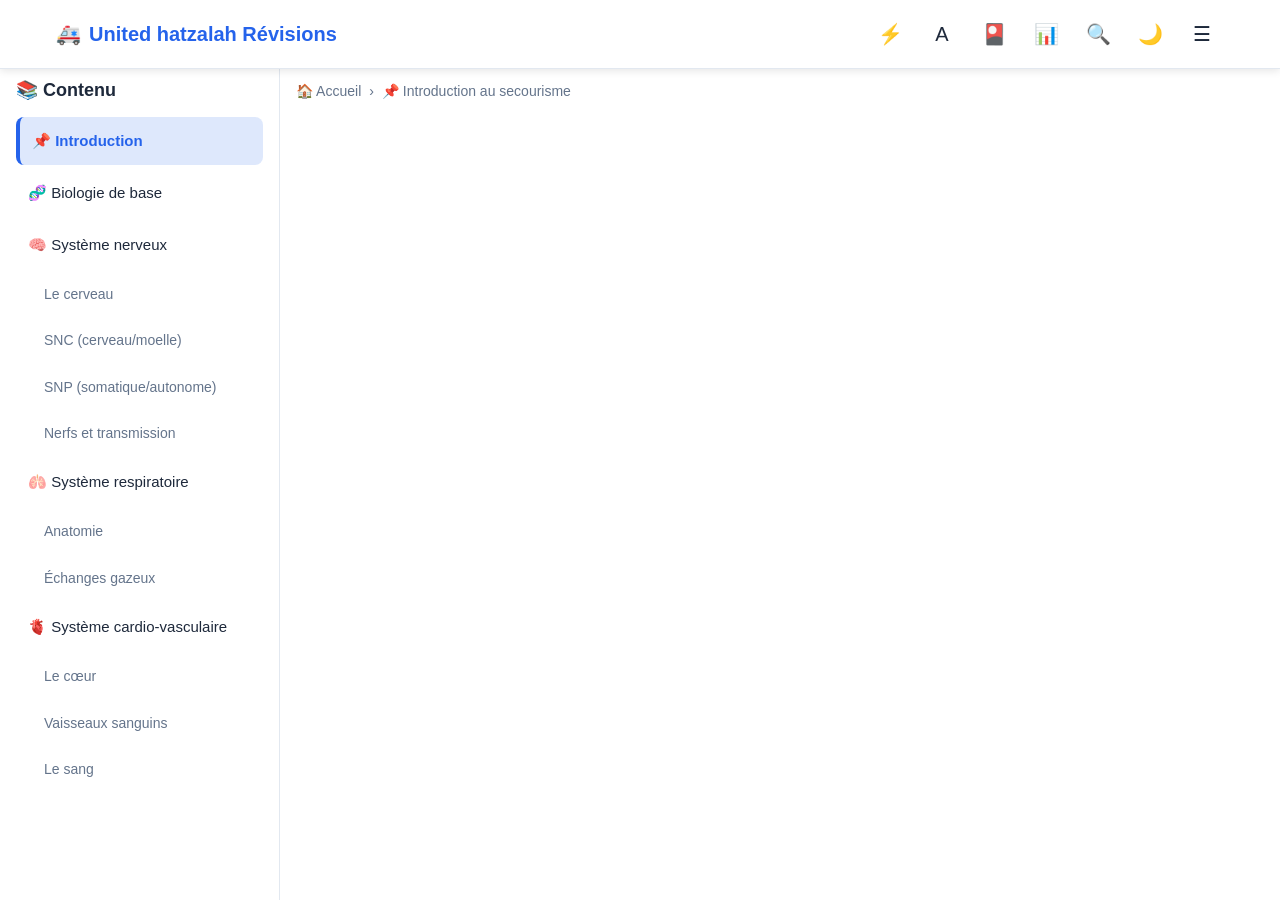
==== index.html @ 7d28572f "Correction taille cards7" ====
<!DOCTYPE html>
<html lang="fr">
<head>
    <meta charset="UTF-8">
    <meta name="viewport" content="width=device-width, initial-scale=1.0, maximum-scale=5.0">
    <meta name="theme-color" content="#2563eb">
    <title>PSE1/PSE2 - Révisions Secourisme</title>
    <link rel="manifest" href="manifest.json">
    <link rel="stylesheet" href="style.css">
</head>
<body>
    <!-- Header -->
    <header class="header">
        <div class="header-content">
            <div class="logo">
                🚑 <span>United hatzalah Révisions</span>
            </div>
            <div class="header-actions">
                <button class="btn-icon" id="quickReviewBtn" aria-label="Révision rapide" title="Révision rapide">⚡</button>
                <button class="btn-icon" id="fontSizeBtn" aria-label="Personnalisation" title="Personnalisation">A</button>
                <button class="btn-icon desktop-only" id="flashcardsHeaderBtn" aria-label="Flashcards" title="Flashcards">🎴</button>
                <button class="btn-icon desktop-only" id="progressHeaderBtn" aria-label="Progression" title="Progression">📊</button>
                <button class="btn-icon" id="searchBtn" aria-label="Rechercher">🔍</button>
                <button class="btn-icon" id="themeBtn" aria-label="Changer thème">🌙</button>
                <button class="btn-icon" id="menuBtn" aria-label="Menu">☰</button>
            </div>
        </div>
    </header>

    <!-- Barre de recherche -->
    <div class="search-bar" id="searchBar">
        <input type="search" class="search-input" id="searchInput" placeholder="Rechercher... (ex: valve mitrale)" autocomplete="off">
        <div class="search-results" id="searchResults"></div>
    </div>

    <!-- Overlay -->
    <div class="overlay" id="overlay"></div>

    <!-- Sidebar -->
    <nav class="sidebar" id="sidebar">
        <div class="nav-section">
            <div class="nav-section-title">📚 Contenu</div>
            <div class="nav-item" data-section="intro">📌 Introduction</div>
            <div class="nav-item" data-section="biologie">🧬 Biologie de base</div>
            
            <div class="nav-item" data-section="nerveux">🧠 Système nerveux</div>
            <div class="nav-sub-item" data-section="nerveux-cerveau">Le cerveau</div>
            <div class="nav-sub-item" data-section="nerveux-snc">SNC (cerveau/moelle)</div>
            <div class="nav-sub-item" data-section="nerveux-snp">SNP (somatique/autonome)</div>
            <div class="nav-sub-item" data-section="nerveux-nerfs">Nerfs et transmission</div>
            
            <div class="nav-item" data-section="respiratoire">🫁 Système respiratoire</div>
            <div class="nav-sub-item" data-section="respiratoire-anatomie">Anatomie</div>
            <div class="nav-sub-item" data-section="respiratoire-echanges">Échanges gazeux</div>
            
            <div class="nav-item" data-section="cardio">🫀 Système cardio-vasculaire</div>
            <div class="nav-sub-item" data-section="cardio-coeur">Le cœur</div>
            <div class="nav-sub-item" data-section="cardio-vaisseaux">Vaisseaux sanguins</div>
            <div class="nav-sub-item" data-section="cardio-sang">Le sang</div>
        </div>
    </nav>
    <div class="sidebar-tab" id="sidebarTab">📚 MENU</div>

    <!-- Contenu principal -->
    <main class="main-content" id="mainContent">
        <div class="breadcrumb" id="breadcrumb">
            <span>🏠 Accueil</span>
        </div>
        
        <div id="contentArea">
            <!-- Le contenu sera injecté ici -->
        </div>
    </main>

    <!-- Bouton retour en haut -->
    <button class="scroll-top" id="scrollTop" aria-label="Retour en haut">↑</button>

    <!-- Bottom Navigation (mobile) -->
    <nav class="bottom-nav">
        <button class="bottom-nav-item active" id="navHome">
            <span class="bottom-nav-icon">🏠</span>
            <span>Accueil</span>
        </button>
        <button class="bottom-nav-item" id="navSearch">
            <span class="bottom-nav-icon">🔍</span>
            <span>Recherche</span>
        </button>
        <button class="bottom-nav-item" id="navMenu">
            <span class="bottom-nav-icon">📚</span>
            <span>Sections</span>
        </button>
        <button class="bottom-nav-item" id="navFlashcards">
            <span class="bottom-nav-icon">🎴</span>
            <span>Flashcards</span>
        </button>
        <button class="bottom-nav-item" id="navProgress">
            <span class="bottom-nav-icon">📊</span>
            <span>Progression</span>
        </button>
    </nav>

    <!-- Install prompt -->
    <div class="install-prompt" id="installPrompt">
        <span>📲 Installer l'app pour un accès hors-ligne ?</span>
        <button class="install-btn" id="installBtn">Installer</button>
    </div>

    <!-- Lightbox pour images -->
    <div class="lightbox" id="lightbox">
        <button class="lightbox-close" id="lightboxClose">✕</button>
        <img id="lightboxImg" src="" alt="">
    </div>

<!-- SECTION FLASHCARDS - NOUVELLE CONCEPTION -->
<div id="flashcards-section" class="content-card" style="display: none;">
    <div class="flashcard-new-container">
        
        <!-- Header -->
        <div class="flashcard-new-header">
            <h2>🎴 Flashcards</h2>
            <button class="btn-close-flashcards" onclick="hideFlashcardsSection()">✕</button>
        </div>

        <!-- Compteur -->
        <div class="flashcard-new-counter">
            <span id="flashcard-counter-new">1 / 30</span>
        </div>

        <!-- Barre de progression -->
        <div class="flashcard-new-progress">
            <div class="flashcard-new-progress-fill" id="flashcard-progress-new"></div>
        </div>

        <!-- CARTE (nouvelle conception) -->
        <div class="flashcard-new-wrapper">
            <div class="flashcard-new" id="flashcard-new">
                
                <!-- Face QUESTION -->
                <div class="flashcard-new-face flashcard-new-question">
                    <div class="flashcard-new-label">QUESTION</div>
                    <div class="flashcard-new-text" id="flashcard-q-new"></div>
                    <button class="flashcard-new-btn-flip" onclick="flipCardNew()">
                        👁️ Voir la réponse
                    </button>
                </div>

                <!-- Face RÉPONSE -->
                <div class="flashcard-new-face flashcard-new-answer" style="display: none;">
                    <div class="flashcard-new-label">RÉPONSE</div>
                    <div class="flashcard-new-text" id="flashcard-a-new"></div>
                    
                    <!-- Boutons de difficulté -->
                    <div class="flashcard-new-actions">
                        <button class="flashcard-new-btn flashcard-new-btn-hard" onclick="rateCardNew(3)">
                            😫<br><span>Difficile</span>
                        </button>
                        <button class="flashcard-new-btn flashcard-new-btn-medium" onclick="rateCardNew(2)">
                            😐<br><span>Moyen</span>
                        </button>
                        <button class="flashcard-new-btn flashcard-new-btn-easy" onclick="rateCardNew(1)">
                            😊<br><span>Facile</span>
                        </button>
                    </div>
                </div>

            </div>
        </div>

        <!-- Stats -->
        <div class="flashcard-new-stats">
            <div class="flashcard-new-stat">
                <div class="flashcard-new-stat-icon">😊</div>
                <div class="flashcard-new-stat-value" id="stat-easy-new">0</div>
            </div>
            <div class="flashcard-new-stat">
                <div class="flashcard-new-stat-icon">😐</div>
                <div class="flashcard-new-stat-value" id="stat-medium-new">0</div>
            </div>
            <div class="flashcard-new-stat">
                <div class="flashcard-new-stat-icon">😫</div>
                <div class="flashcard-new-stat-value" id="stat-hard-new">0</div>
            </div>
        </div>

        <!-- Bouton mélanger -->
        <button class="flashcard-new-btn-shuffle" onclick="shuffleFlashcardsNew()">
            🔀 Mélanger les cartes
        </button>

    </div>
</div>

    <!-- Modal Progression -->
    <div class="modal" id="progressModal">
        <div class="modal-overlay" id="progressOverlay"></div>
        <div class="modal-content progress-container">
            <button class="modal-close" id="closeProgress">✕</button>
            
            <div class="progress-header">
                <h2>📊 Ma Progression</h2>
                <div class="progress-percentage" id="progressPercentage">0%</div>
            </div>

            <div class="progress-bar-large">
                <div class="progress-bar-fill" id="progressBarLarge"></div>
            </div>

            <div class="progress-stats-grid">
                <div class="stat-card">
                    <div class="stat-icon">📚</div>
                    <div class="stat-info">
                        <span class="stat-number" id="sectionsRead">0</span>
                        <span class="stat-label">Sections lues</span>
                    </div>
                </div>
                <div class="stat-card">
                    <div class="stat-icon">⏱️</div>
                    <div class="stat-info">
                        <span class="stat-number" id="timeSpent">0 min</span>
                        <span class="stat-label">Temps de révision</span>
                    </div>
                </div>
                <div class="stat-card">
                    <div class="stat-icon">🎯</div>
                    <div class="stat-info">
                        <span class="stat-number" id="streakDays">0</span>
                        <span class="stat-label">Jours consécutifs</span>
                    </div>
                </div>
            </div>

            <div class="progress-actions">
                <button class="btn-primary" id="markAllRead">✓ Tout marquer comme lu</button>
                <button class="btn-danger" id="resetProgress">🔄 Réinitialiser</button>
            </div>

            <div class="sections-checklist">
                <h3>Sections</h3>
                <div id="sectionsChecklistContent"></div>
            </div>
        </div>
    </div>

    <!-- Modal Révision Rapide -->
    <div class="modal" id="quickReviewModal">
        <div class="modal-overlay" id="quickReviewOverlay"></div>
        <div class="modal-content quick-review-container">
            <button class="modal-close" id="closeQuickReview">✕</button>
            
            <div class="quick-review-header">
                <h2>⚡ Révision Rapide</h2>
                <p>Points critiques à retenir</p>
            </div>

            <div class="quick-review-actions">
                <button class="btn-secondary" id="printReview">🖨️ Imprimer</button>
                <button class="btn-secondary" id="copyReview">📋 Copier</button>
            </div>

            <div id="quickReviewContent"></div>
        </div>
    </div>

    <!-- Modal Personnalisation -->
    <div class="modal" id="customizeModal">
        <div class="modal-overlay" id="customizeOverlay"></div>
        <div class="modal-content customize-container">
            <button class="modal-close" id="closeCustomize">✕</button>
            
            <h2>🎨 Personnalisation</h2>

            <div class="customize-section">
                <h3>Taille de police</h3>
                <div class="font-size-controls">
                    <button class="btn-secondary" id="fontSizeDecrease">A-</button>
                    <span id="fontSizeDisplay">16px</span>
                    <button class="btn-secondary" id="fontSizeIncrease">A+</button>
                </div>
            </div>

            <div class="customize-section">
                <h3>Couleur d'accentuation</h3>
                <div class="color-picker">
                    <button class="color-option active" data-color="#2563eb" style="background: #2563eb" title="Bleu"></button>
                    <button class="color-option" data-color="#10b981" style="background: #10b981" title="Vert"></button>
                    <button class="color-option" data-color="#8b5cf6" style="background: #8b5cf6" title="Violet"></button>
                    <button class="color-option" data-color="#f59e0b" style="background: #f59e0b" title="Orange"></button>
                    <button class="color-option" data-color="#ec4899" style="background: #ec4899" title="Rose"></button>
                </div>
            </div>

            <div class="customize-section">
                <h3>Accessibilité</h3>
                <label class="toggle-switch">
                    <input type="checkbox" id="dyslexicModeToggle">
                    <span class="toggle-slider"></span>
                    <span class="toggle-label">Police dyslexie-friendly</span>
                </label>
            </div>
        </div>
    </div>

    <script src="script.js"></script>
</body>
</html>
---- style.css ----
* {
            margin: 0;
            padding: 0;
            box-sizing: border-box;
        }

        :root {
            --primary: #2563eb;
            --primary-dark: #1e40af;
            --success: #10b981;
            --danger: #ef4444;
            --warning: #f59e0b;
            --bg-main: #ffffff;
            --bg-secondary: #f8fafc;
            --bg-card: #ffffff;
            --text-primary: #1e293b;
            --text-secondary: #64748b;
            --border: #e2e8f0;
            --shadow: rgba(0, 0, 0, 0.1);
        }

        [data-theme="dark"] {
            --primary: #3b82f6;
            --primary-dark: #2563eb;
            --bg-main: #0f172a;
            --bg-secondary: #1e293b;
            --bg-card: #334155;
            --text-primary: #f1f5f9;
            --text-secondary: #94a3b8;
            --border: #475569;
            --shadow: rgba(0, 0, 0, 0.3);
        }

        body {
            font-family: -apple-system, BlinkMacSystemFont, 'Segoe UI', Roboto, sans-serif;
            background: var(--bg-main);
            color: var(--text-primary);
            line-height: 1.6;
            font-size: 16px;
            padding-bottom: 70px;
        }

        /* Header fixe */
        .header {
            position: fixed;
            top: 0;
            left: 0;
            right: 0;
            background: var(--bg-card);
            border-bottom: 1px solid var(--border);
            box-shadow: 0 2px 8px var(--shadow);
            z-index: 1000;
        }

        .header-content {
            display: flex;
            align-items: center;
            justify-content: space-between;
            padding: 12px 16px;
            max-width: 1200px;
            margin: 0 auto;
        }

        .logo {
            font-size: 20px;
            font-weight: 700;
            color: var(--primary);
            display: flex;
            align-items: center;
            gap: 8px;
        }

        .header-actions {
            display: flex;
            gap: 8px;
        }

        .btn-icon {
            width: 44px;
            height: 44px;
            border: none;
            background: transparent;
            color: var(--text-primary);
            border-radius: 8px;
            cursor: pointer;
            display: flex;
            align-items: center;
            justify-content: center;
            font-size: 20px;
            transition: background 0.2s;
        }

        .btn-icon:active {
            background: var(--bg-secondary);
        }

        /* Barre de recherche */
        .search-bar {
            position: fixed;
            top: 60px;
            left: 0;
            right: 0;
            background: var(--bg-card);
            border-bottom: 1px solid var(--border);
            padding: 12px 16px;
            z-index: 999;
            transform: translateY(-100%);
            transition: transform 0.3s;
        }

        .search-bar.active {
            transform: translateY(0);
        }

        .search-input {
            width: 100%;
            padding: 12px 16px;
            border: 2px solid var(--border);
            border-radius: 8px;
            font-size: 16px;
            background: var(--bg-main);
            color: var(--text-primary);
        }

        .search-input:focus {
            outline: none;
            border-color: var(--primary);
        }

        .search-results {
            margin-top: 12px;
            max-height: 60vh;
            overflow-y: auto;
        }

        .search-result {
            padding: 12px;
            background: var(--bg-secondary);
            border-radius: 8px;
            margin-bottom: 8px;
            cursor: pointer;
        }

        .search-result:active {
            background: var(--border);
        }

        .search-result-title {
            font-weight: 600;
            color: var(--primary);
            margin-bottom: 4px;
        }

        .search-result-path {
            font-size: 13px;
            color: var(--text-secondary);
            margin-bottom: 4px;
        }

        .search-result-snippet {
            font-size: 14px;
            color: var(--text-secondary);
        }

        /* Menu latéral */
        .sidebar {
            position: fixed;
            top: 60px;
            left: -100%;
            width: 85%;
            max-width: 320px;
            height: calc(100vh - 60px);
            background: var(--bg-card);
            border-right: 1px solid var(--border);
            transition: left 0.3s;
            z-index: 998;
            overflow-y: auto;
            padding: 16px;
        }

        .sidebar.active {
            left: 0;
        }

        /* Languette flottante pour ouvrir le menu */
        .sidebar-tab {
            position: fixed;
            left: 0;
            top: 50%;
            transform: translateY(-50%);
            background: var(--primary);
            color: white;
            padding: 16px 8px;
            border-radius: 0 12px 12px 0;
            cursor: pointer;
            z-index: 999;
            box-shadow: 2px 0 12px var(--shadow);
            transition: all 0.3s;
            writing-mode: vertical-rl;
            font-weight: 600;
            font-size: 14px;
        }

        .sidebar-tab:hover {
            padding-left: 12px;
            box-shadow: 4px 0 16px var(--shadow);
        }

        .sidebar.active + .sidebar-tab {
            left: -100%;
            opacity: 0;
        }

        /* Masquer sur desktop */
        @media (min-width: 768px) {
            .sidebar-tab {
                display: none;
            }
        }

        .overlay {
            position: fixed;
            top: 60px;
            left: 0;
            right: 0;
            bottom: 0;
            background: rgba(0, 0, 0, 0.5);
            opacity: 0;
            pointer-events: none;
            transition: opacity 0.3s;
            z-index: 997;
        }

        .overlay.active {
            opacity: 1;
            pointer-events: all;
        }

/* Navigation sections */
        .nav-section {
            margin-bottom: 24px;
        }

        .nav-section-title {
            font-size: 18px;
            font-weight: 700;
            margin-bottom: 12px;
            color: var(--text-primary);
            display: flex;
            align-items: center;
            gap: 8px;
        }

        .nav-item {
            padding: 12px;
            margin-bottom: 4px;
            border-radius: 8px;
            cursor: pointer;
            transition: all 0.2s;
            font-size: 15px;
            display: flex;
            align-items: center;
            gap: 8px;
        }

        .nav-item:hover {
            background: var(--bg-secondary);
        }

        .nav-item.active {
            background: rgba(37, 99, 235, 0.15);
            border-left: 4px solid var(--primary);
            color: var(--primary);
            font-weight: 600;
        }

        .nav-sub-item {
            padding: 10px 12px 10px 28px;
            font-size: 14px;
            color: var(--text-secondary);
            cursor: pointer;
            transition: all 0.2s;
            border-radius: 8px;
            margin-bottom: 4px;
        }

        .nav-sub-item:hover {
            background: var(--bg-secondary);
        }

        .nav-sub-item.active {
            background: rgba(37, 99, 235, 0.15);
            border-left: 4px solid var(--primary);
            color: var(--primary);
            font-weight: 600;
        }


        /* Indicateur de section active dans le menu */
        .nav-item.active,
        .nav-sub-item.active {
            background: rgba(37, 99, 235, 0.15);
            border-left: 4px solid var(--primary);
            font-weight: 600;
            color: var(--primary);
        }

        /* Contenu principal */
        .main-content {
            margin-top: 60px;
            padding: 20px 16px;
            max-width: 800px;
            margin-left: auto;
            margin-right: auto;
        }

        .breadcrumb {
            display: flex;
            align-items: center;
            gap: 8px;
            font-size: 14px;
            color: var(--text-secondary);
            margin-bottom: 20px;
            flex-wrap: wrap;
        }

        .breadcrumb-item {
            display: flex;
            align-items: center;
            gap: 8px;
        }

        .content-card {
            background: var(--bg-card);
            border-radius: 12px;
            padding: 24px 20px;
            box-shadow: 0 2px 8px var(--shadow);
            margin-bottom: 16px;
        }

        .section-title {
            font-size: 28px;
            font-weight: 700;
            margin-bottom: 8px;
            color: var(--text-primary);
        }

        .section-subtitle {
            font-size: 20px;
            font-weight: 600;
            margin: 24px 0 12px;
            color: var(--text-primary);
            border-left: 4px solid var(--primary);
            padding-left: 12px;
        }

        .content-text {
            margin-bottom: 16px;
            line-height: 1.8;
        }

        .content-list {
            margin: 12px 0;
            padding-left: 24px;
        }

        .content-list li {
            margin-bottom: 8px;
        }

        .info-box {
            padding: 16px;
            border-radius: 8px;
            margin: 16px 0;
            border-left: 4px solid;
        }

        .info-box.warning {
            background: rgba(245, 158, 11, 0.1);
            border-color: var(--warning);
        }

        .info-box.danger {
            background: rgba(239, 68, 68, 0.1);
            border-color: var(--danger);
        }

        .info-box.success {
            background: rgba(16, 185, 129, 0.1);
            border-color: var(--success);
        }

        .info-box-title {
            font-weight: 600;
            margin-bottom: 8px;
            display: flex;
            align-items: center;
            gap: 8px;
        }

        /* Cycle cardiaque interactif */
        .cycle-container {
            margin: 24px 0;
        }

        .cycle-tabs {
            display: flex;
            gap: 8px;
            margin-bottom: 16px;
            overflow-x: auto;
            padding-bottom: 8px;
        }

        .cycle-tab {
            padding: 12px 12px;
            background: var(--bg-secondary);
            border: 2px solid var(--border);
            border-radius: 8px;
            cursor: pointer;
            white-space: normal;
            font-size: 13px;
            font-weight: 500;
            transition: all 0.2s;
            flex: 1;
            text-align: center;
        }

        .cycle-tab:active {
            transform: scale(0.98);
        }

        .cycle-tab.active {
            background: var(--primary);
            color: white;
            border-color: var(--primary);
        }

        .cycle-tab.pulmonaire {
            border-color: #3b82f6;
        }

        .cycle-tab.pulmonaire.active {
            background: #3b82f6;
        }

        .cycle-tab.systemique {
            border-color: #ef4444;
        }

        .cycle-tab.systemique.active {
            background: #ef4444;
        }

        .cycle-content {
            background: var(--bg-secondary);
            border-radius: 12px;
            padding: 20px;
            min-height: 200px;
        }

        .cycle-step {
            display: none;
            animation: fadeIn 0.3s ease-out;
        }

        .cycle-step.active {
            display: block;
        }

        .step-header {
            display: flex;
            align-items: center;
            gap: 12px;
            margin-bottom: 16px;
        }

        .step-number {
            width: 40px;
            height: 40px;
            background: var(--primary);
            color: white;
            border-radius: 50%;
            display: flex;
            align-items: center;
            justify-content: center;
            font-weight: 700;
            font-size: 18px;
            flex-shrink: 0;
        }

        /* Styles dynamiques pour les étapes selon l'oxygénation */
        .step-number.blue {
            background: #3b82f6; /* Bleu - sang pauvre en O₂ */
        }

        .step-number.red {
            background: #ef4444; /* Rouge - sang riche en O₂ */
        }

        .step-number.gradient-blue-red {
            background: linear-gradient(90deg, #3b82f6 0%, #ef4444 100%);
        }

        .step-number.gradient-red-blue {
            background: linear-gradient(90deg, #ef4444 0%, #3b82f6 100%);
        }

        /* Boutons selon l'oxygénation */
        .cycle-nav-btn.blue {
            background: #3b82f6;
        }

        .cycle-nav-btn.blue:not(:disabled):hover {
            background: #2563eb;
        }

        .cycle-nav-btn.red {
            background: #ef4444;
        }

        .cycle-nav-btn.red:not(:disabled):hover {
            background: #dc2626;
        }

        /* Bouton précédent avec dégradé */
        .cycle-nav-btn.gradient-prev {
            background: linear-gradient(90deg, #3b82f6 0%, #ef4444 100%);
        }

        /* Bouton suivant avec dégradé */
        .cycle-nav-btn.gradient-next {
            background: linear-gradient(90deg, #3b82f6 0%, #ef4444 100%);
        }

        /* Pour l'étape 4 systemique (rouge vers bleu) */
        .cycle-nav-btn.gradient-prev-rb {
            background: linear-gradient(90deg, #ef4444 0%, #3b82f6 100%);
        }

        .cycle-nav-btn.gradient-next-rb {
            background: linear-gradient(90deg, #ef4444 0%, #3b82f6 100%);
        }

        .step-title {
            font-size: 18px;
            font-weight: 600;
            color: var(--text-primary);
        }

        .step-description {
            font-size: 15px;
            line-height: 1.7;
            color: var(--text-primary);
            margin-bottom: 16px;
        }

        .step-highlight {
            background: rgba(37, 99, 235, 0.1);
            border-left: 4px solid var(--primary);
            padding: 12px 16px;
            border-radius: 4px;
            font-size: 14px;
            margin-top: 12px;
        }

        /* Highlight bleu */
        .step-highlight.blue {
            background: rgba(59, 130, 246, 0.25);
            border-left: 4px solid #3b82f6;
        }

        /* Highlight rouge */
        .step-highlight.red {
            background: rgba(239, 68, 68, 0.25);
            border-left: 4px solid #ef4444;
        }

        /* Highlight avec dégradé bleu → rouge (plus foncé) */
        .step-highlight.gradient-blue-red {
            background: linear-gradient(90deg, rgba(59, 130, 246, 0.3) 0%, rgba(239, 68, 68, 0.3) 100%);
            border-left: 4px solid transparent;
            border-image: linear-gradient(180deg, #3b82f6 0%, #ef4444 100%) 1;
        }

        /* Highlight avec dégradé rouge → bleu (plus foncé) */
        .step-highlight.gradient-red-blue {
            background: linear-gradient(90deg, rgba(239, 68, 68, 0.3) 0%, rgba(59, 130, 246, 0.3) 100%);
            border-left: 4px solid transparent;
            border-image: linear-gradient(180deg, #ef4444 0%, #3b82f6 100%) 1;
        }

        /* Boutons - dégradés ajustés (50% couleur unie + 50% dégradé) */

        /* Bouton précédent - étape 4 pulmonaire (50% bleu, 50% dégradé vers rouge) */
        .cycle-nav-btn.gradient-prev-pulm {
            background: linear-gradient(90deg, #3b82f6 0%, #3b82f6 50%, #ef4444 100%);
        }

        /* Bouton suivant - étape 4 pulmonaire (50% dégradé depuis bleu, 50% rouge) */
        .cycle-nav-btn.gradient-next-pulm {
            background: linear-gradient(90deg, #3b82f6 0%, #ef4444 50%, #ef4444 100%);
        }

        /* Bouton précédent - étape 4 systémique (50% rouge, 50% dégradé vers bleu) */
        .cycle-nav-btn.gradient-prev-syst {
            background: linear-gradient(90deg, #ef4444 0%, #ef4444 50%, #3b82f6 100%);
        }

        /* Bouton suivant - étape 4 systémique (50% dégradé depuis rouge, 50% bleu) */
        .cycle-nav-btn.gradient-next-syst {
            background: linear-gradient(90deg, #ef4444 0%, #3b82f6 50%, #3b82f6 100%);
        }

        /* Bouton précédent - étape 5 pulmonaire (bleu vers rouge) */
        .cycle-nav-btn.gradient-prev {
            background: linear-gradient(90deg, #3b82f6 0%, #ef4444 100%);
        }

        /* Bouton précédent - étape 5 systémique (rouge vers bleu) */
        .cycle-nav-btn.gradient-prev-rb {
            background: linear-gradient(90deg, #ef4444 0%, #3b82f6 100%);
        }

        .blood-type {
            display: inline-block;
            padding: 4px 12px;
            border-radius: 16px;
            font-weight: 600;
            font-size: 13px;
            margin: 0 4px;
        }

        .blood-riche {
            background: rgba(239, 68, 68, 0.2);
            color: #dc2626;
        }

        .blood-pauvre {
            background: rgba(59, 130, 246, 0.2);
            color: #2563eb;
        }

        .cycle-navigation {
            display: flex;
            gap: 8px;
            margin-top: 16px;
            justify-content: space-between;
        }

        .cycle-nav-btn {
            padding: 10px 20px;
            background: var(--primary);
            color: white;
            border: none;
            border-radius: 8px;
            font-weight: 600;
            cursor: pointer;
            display: flex;
            align-items: center;
            gap: 8px;
            transition: all 0.2s;
        }
      
        .cycle-nav-btn.systemique:not(:disabled):hover {
            background: #dc2626;
        }

        .cycle-nav-btn:disabled {
            opacity: 0.5;
            cursor: not-allowed;
        }

        .cycle-nav-btn:not(:disabled):active {
            transform: scale(0.98);
        }

        .cycle-progress {
            text-align: center;
            color: var(--text-secondary);
            font-size: 13px;
            margin-top: 12px;
        }

        /* Image container avec zoom */
        .image-container {
            margin: 20px 0;
            text-align: center;
            cursor: pointer;
            position: relative;
        }

        .image-container img {
            max-width: 100%;
            height: auto;
            border-radius: 12px;
            box-shadow: 0 4px 12px var(--shadow);
            transition: transform 0.2s;
        }

        .image-container:hover img {
            transform: scale(1.02);
        }

        .image-caption {
            margin-top: 8px;
            font-size: 14px;
            color: var(--text-secondary);
            font-style: italic;
        }

        .image-placeholder {
            background: var(--bg-secondary);
            border: 2px dashed var(--border);
            border-radius: 12px;
            padding: 40px 20px;
            text-align: center;
            color: var(--text-secondary);
        }

        .upload-hint {
            font-size: 13px;
            color: var(--text-secondary);
            margin-top: 8px;
        }

        /* Lightbox pour images */
        .lightbox {
            display: none;
            position: fixed;
            top: 0;
            left: 0;
            width: 100%;
            height: 100%;
            background: rgba(255, 255, 255, 0.98); /* Fond blanc au lieu de noir */
            z-index: 9999;
            align-items: center;
            justify-content: center;
            padding: 20px;
        }

        .lightbox.active {
            display: flex;
        }

        .lightbox img {
            max-width: 95%;
            max-height: 95%;
            object-fit: contain;
            border-radius: 8px;
            box-shadow: 0 4px 20px rgba(0, 0, 0, 0.2); /* Ombre pour mieux voir l'image */
        }

        .lightbox-close {
            position: absolute;
            top: 20px;
            right: 20px;
            width: 44px;
            height: 44px;
            background: #ef4444; /* Rouge pour mieux contraster */
            color: white;
            border: none;
            border-radius: 50%;
            font-size: 24px;
            cursor: pointer;
            display: flex;
            align-items: center;
            justify-content: center;
            box-shadow: 0 2px 8px rgba(0, 0, 0, 0.2);
            transition: all 0.2s;
        }

        .lightbox-close:hover {
            background: #dc2626;
            transform: scale(1.1);
        }

        .lightbox-close:active {
            transform: scale(0.95);
        }

        /* Bouton retour en haut */
        .scroll-top {
            position: fixed;
            bottom: 90px;
            right: 16px;
            width: 48px;
            height: 48px;
            background: var(--primary);
            color: white;
            border: none;
            border-radius: 50%;
            font-size: 24px;
            display: flex;
            align-items: center;
            justify-content: center;
            box-shadow: 0 4px 12px var(--shadow);
            cursor: pointer;
            opacity: 0;
            pointer-events: none;
            transition: opacity 0.3s;
        }

        .scroll-top.visible {
            opacity: 1;
            pointer-events: all;
        }

        /* Bottom Navigation */
        .bottom-nav {
            position: fixed;
            bottom: 0;
            left: 0;
            right: 0;
            background: var(--bg-card);
            border-top: 1px solid var(--border);
            display: flex;
            justify-content: space-around;
            padding: 8px 0;
            box-shadow: 0 -2px 8px var(--shadow);
            z-index: 996;
        }

        .bottom-nav-item {
            display: flex;
            flex-direction: column;
            align-items: center;
            gap: 4px;
            padding: 8px 16px;
            border: none;
            background: transparent;
            color: var(--text-secondary);
            font-size: 11px;
            cursor: pointer;
            flex: 1;
            max-width: 100px;
        }

        .bottom-nav-item.active {
            color: var(--primary);
        }

        .bottom-nav-icon {
            font-size: 24px;
        }

        /* Responsive */
        @media (min-width: 768px) {
            body {
                padding-bottom: 0;
            }

            .bottom-nav {
                display: none;
            }

            .sidebar {
                left: 0;
                width: 280px;
            }

            .main-content {
                margin-left: 280px;
                margin-top: 60px;
            }

            .overlay {
                display: none;
            }
        }

        /* Animations */
        @keyframes fadeIn {
            from { opacity: 0; transform: translateY(10px); }
            to { opacity: 1; transform: translateY(0); }
        }

        .content-card {
            animation: fadeIn 0.3s ease-out;
        }

        /* Installation PWA prompt */
        .install-prompt {
            position: fixed;
            bottom: 70px;
            left: 16px;
            right: 16px;
            background: var(--primary);
            color: white;
            padding: 16px;
            border-radius: 12px;
            box-shadow: 0 4px 12px var(--shadow);
            display: none;
            gap: 12px;
            align-items: center;
            z-index: 995;
        }

        .install-prompt.show {
            display: flex;
        }

        .install-btn {
            padding: 8px 16px;
            background: white;
            color: var(--primary);
            border: none;
            border-radius: 6px;
            font-weight: 600;
            cursor: pointer;
        }


        /* ========================================
   🆕 NOUVELLES FONCTIONNALITÉS
   À ajouter à la fin de style.css
   ======================================== */

/* ========================================
   MODAL SYSTEM
   ======================================== */

.modal {
    display: none;
    position: fixed;
    top: 0;
    left: 0;
    width: 100%;
    height: 100%;
    z-index: 10000;
    align-items: center;
    justify-content: center;
    padding: 20px;
}

.modal.active {
    display: flex;
}

.modal-overlay {
    position: absolute;
    top: 0;
    left: 0;
    width: 100%;
    height: 100%;
    background: rgba(0, 0, 0, 0.6);
    backdrop-filter: blur(4px);
}

.modal-content {
    position: relative;
    background: var(--bg-card);
    border-radius: 16px;
    max-width: 800px;
    width: 100%;
    max-height: 90vh;
    overflow-y: auto;
    padding: 32px;
    box-shadow: 0 20px 60px rgba(0, 0, 0, 0.3);
    animation: modalSlideIn 0.3s ease-out;
}

@keyframes modalSlideIn {
    from {
        opacity: 0;
        transform: translateY(-30px) scale(0.95);
    }
    to {
        opacity: 1;
        transform: translateY(0) scale(1);
    }
}

.modal-close {
    position: absolute;
    top: 16px;
    right: 16px;
    background: var(--bg-secondary);
    border: none;
    border-radius: 50%;
    width: 36px;
    height: 36px;
    display: flex;
    align-items: center;
    justify-content: center;
    cursor: pointer;
    font-size: 20px;
    color: var(--text-secondary);
    transition: all 0.2s;
    z-index: 1;
}

.modal-close:hover {
    background: var(--danger);
    color: white;
    transform: rotate(90deg);
}
/* ========================================
   FLASHCARDS - NOUVELLE CONCEPTION MOBILE
   ======================================== */

.flashcard-new-container {
    max-width: 600px;
    margin: 0 auto;
    padding: 16px;
    min-height: 100vh;
    display: flex;
    flex-direction: column;
}

/* Header */
.flashcard-new-header {
    display: flex;
    justify-content: space-between;
    align-items: center;
    margin-bottom: 16px;
}

.flashcard-new-header h2 {
    margin: 0;
    font-size: 1.5rem;
    color: var(--text-primary);
}

.btn-close-flashcards {
    width: 40px;
    height: 40px;
    border-radius: 50%;
    border: none;
    background: var(--bg-main);
    color: var(--text-primary);
    font-size: 1.5rem;
    cursor: pointer;
    display: flex;
    align-items: center;
    justify-content: center;
}

/* Compteur */
.flashcard-new-counter {
    text-align: center;
    font-size: 1.125rem;
    font-weight: 600;
    color: var(--text-primary);
    margin-bottom: 12px;
}

/* Barre de progression */
.flashcard-new-progress {
    width: 100%;
    height: 8px;
    background: var(--bg-main);
    border-radius: 4px;
    overflow: hidden;
    margin-bottom: 24px;
}

.flashcard-new-progress-fill {
    height: 100%;
    background: linear-gradient(90deg, var(--primary), var(--success));
    border-radius: 4px;
    transition: width 0.3s ease;
    width: 0%;
}

/* Wrapper de la carte */
.flashcard-new-wrapper {
    flex: 1;
    display: flex;
    align-items: center;
    justify-content: center;
    margin-bottom: 24px;
    min-height: 400px;
}

/* Carte principale */
.flashcard-new {
    width: 100%;
    max-width: 500px;
    background: var(--bg-card);
    border-radius: 20px;
    box-shadow: 0 10px 40px rgba(0, 0, 0, 0.15);
    overflow: hidden;
}

/* Face de la carte */
.flashcard-new-face {
    padding: 32px 24px;
    display: flex;
    flex-direction: column;
    min-height: 400px;
}

/* Label QUESTION/RÉPONSE */
.flashcard-new-label {
    text-align: center;
    font-size: 0.75rem;
    font-weight: 700;
    letter-spacing: 2px;
    color: var(--text-secondary);
    text-transform: uppercase;
    margin-bottom: 24px;
}

/* Texte de la carte */
.flashcard-new-text {
    flex: 1;
    display: flex;
    align-items: center;
    justify-content: center;
    text-align: center;
    font-size: 1.125rem;
    line-height: 1.7;
    color: var(--text-primary);
    padding: 16px;
    overflow-y: auto;
}

/* Texte question (plus gros) */
.flashcard-new-question .flashcard-new-text {
    font-size: 1.25rem;
    font-weight: 500;
}

/* Texte réponse (aligné à gauche) */
.flashcard-new-answer .flashcard-new-text {
    text-align: left;
    font-size: 1rem;
}

/* Support HTML dans les réponses */
.flashcard-new-answer .flashcard-new-text strong {
    color: var(--primary);
    font-weight: 600;
}

/* Bouton "Voir la réponse" */
.flashcard-new-btn-flip {
    width: 100%;
    padding: 16px;
    background: var(--primary);
    color: white;
    border: none;
    border-radius: 12px;
    font-size: 1rem;
    font-weight: 600;
    cursor: pointer;
    transition: all 0.2s;
    margin-top: 16px;
}

.flashcard-new-btn-flip:active {
    transform: scale(0.98);
    background: #1d4ed8;
}

/* Actions (boutons difficulté) */
.flashcard-new-actions {
    display: grid;
    grid-template-columns: 1fr 1fr 1fr;
    gap: 12px;
    margin-top: 16px;
}

.flashcard-new-btn {
    padding: 16px 12px;
    border: none;
    border-radius: 12px;
    font-size: 1.5rem;
    font-weight: 600;
    cursor: pointer;
    transition: all 0.2s;
    display: flex;
    flex-direction: column;
    align-items: center;
    gap: 8px;
}

.flashcard-new-btn span {
    font-size: 0.75rem;
    text-transform: uppercase;
    letter-spacing: 0.5px;
}

.flashcard-new-btn:active {
    transform: scale(0.95);
}

.flashcard-new-btn-easy {
    background: var(--success);
    color: white;
}

.flashcard-new-btn-medium {
    background: var(--warning);
    color: white;
}

.flashcard-new-btn-hard {
    background: var(--danger);
    color: white;
}

/* Stats */
.flashcard-new-stats {
    display: grid;
    grid-template-columns: 1fr 1fr 1fr;
    gap: 12px;
    margin-bottom: 16px;
}

.flashcard-new-stat {
    background: var(--bg-card);
    border-radius: 12px;
    padding: 16px;
    text-align: center;
    box-shadow: 0 2px 8px rgba(0, 0, 0, 0.1);
}

.flashcard-new-stat-icon {
    font-size: 2rem;
    margin-bottom: 8px;
}

.flashcard-new-stat-value {
    font-size: 1.5rem;
    font-weight: 700;
    color: var(--primary);
}

/* Bouton mélanger */
.flashcard-new-btn-shuffle {
    width: 100%;
    padding: 14px;
    background: var(--bg-card);
    border: 2px solid var(--border);
    border-radius: 12px;
    color: var(--text-primary);
    font-size: 1rem;
    font-weight: 600;
    cursor: pointer;
    transition: all 0.2s;
}

.flashcard-new-btn-shuffle:active {
    transform: scale(0.98);
    border-color: var(--primary);
    background: var(--primary);
    color: white;
}

/* Scrollbar */
.flashcard-new-text::-webkit-scrollbar {
    width: 6px;
}

.flashcard-new-text::-webkit-scrollbar-thumb {
    background: var(--border);
    border-radius: 3px;
}


/* ========================================
   PROGRESSION
   ======================================== */

.progress-container {
    max-width: 700px;
}

.progress-header {
    text-align: center;
    margin-bottom: 32px;
}

.progress-header h2 {
    margin: 0 0 8px 0;
}

.progress-percentage {
    font-size: 48px;
    font-weight: 700;
    color: var(--primary);
    animation: numberScale 0.5s ease-out;
}

@keyframes numberScale {
    0% { transform: scale(0.8); opacity: 0; }
    100% { transform: scale(1); opacity: 1; }
}

.progress-bar-large {
    width: 100%;
    height: 24px;
    background: var(--bg-secondary);
    border-radius: 12px;
    overflow: hidden;
    margin-bottom: 32px;
    box-shadow: inset 0 2px 4px rgba(0, 0, 0, 0.1);
}

.progress-stats-grid {
    display: grid;
    grid-template-columns: repeat(auto-fit, minmax(180px, 1fr));
    gap: 16px;
    margin-bottom: 32px;
}

.stat-card {
    background: var(--bg-secondary);
    padding: 20px;
    border-radius: 12px;
    display: flex;
    align-items: center;
    gap: 16px;
}

.stat-icon {
    font-size: 32px;
}

.stat-info {
    display: flex;
    flex-direction: column;
}

.stat-number {
    font-size: 24px;
    font-weight: 700;
    color: var(--text-primary);
}

.progress-actions {
    display: flex;
    gap: 12px;
    margin-bottom: 32px;
}

.progress-actions button {
    flex: 1;
}

.sections-checklist {
    border-top: 1px solid var(--border);
    padding-top: 24px;
}

.sections-checklist h3 {
    margin: 0 0 16px 0;
    color: var(--text-primary);
}

.section-check-item {
    display: flex;
    align-items: center;
    gap: 12px;
    padding: 12px;
    border-radius: 8px;
    margin-bottom: 8px;
    transition: background 0.2s;
}

.section-check-item:hover {
    background: var(--bg-secondary);
}

.section-checkbox-input {
    width: 20px;
    height: 20px;
    cursor: pointer;
    accent-color: var(--primary);
}

.section-check-label {
    flex: 1;
    cursor: pointer;
    color: var(--text-primary);
}

.section-check-item.completed .section-check-label {
    text-decoration: line-through;
    opacity: 0.6;
}

/* ========================================
   RÉVISION RAPIDE
   ======================================== */

.quick-review-container {
    max-width: 900px;
}

.quick-review-header {
    text-align: center;
    margin-bottom: 24px;
}

.quick-review-header h2 {
    margin: 0 0 8px 0;
}

.quick-review-header p {
    color: var(--text-secondary);
    margin: 0;
}

.quick-review-actions {
    display: flex;
    gap: 12px;
    justify-content: center;
    margin-bottom: 32px;
}

.critical-point {
    background: var(--bg-secondary);
    padding: 16px;
    border-radius: 8px;
    margin-bottom: 16px;
    border-left: 4px solid var(--warning);
}

.critical-point.danger {
    border-left-color: var(--danger);
}

.critical-point-section {
    font-size: 12px;
    color: var(--text-secondary);
    text-transform: uppercase;
    letter-spacing: 1px;
    margin-bottom: 8px;
}

.critical-point-text {
    font-size: 16px;
    line-height: 1.6;
    color: var(--text-primary);
}

.critical-point-text strong {
    color: var(--primary);
}

/* ========================================
   PERSONNALISATION
   ======================================== */

.customize-container {
    max-width: 500px;
}

.customize-section {
    margin-bottom: 32px;
    padding-bottom: 32px;
    border-bottom: 1px solid var(--border);
}

.customize-section:last-child {
    border-bottom: none;
}

.customize-section h3 {
    margin: 0 0 16px 0;
    color: var(--text-primary);
}

.font-size-controls {
    display: flex;
    align-items: center;
    justify-content: center;
    gap: 24px;
}

#fontSizeDisplay {
    font-size: 20px;
    font-weight: 600;
    color: var(--primary);
    min-width: 60px;
    text-align: center;
}

.color-picker {
    display: flex;
    gap: 12px;
    justify-content: center;
}

.color-option {
    width: 48px;
    height: 48px;
    border-radius: 50%;
    border: 3px solid transparent;
    cursor: pointer;
    transition: all 0.2s;
}

.color-option:hover {
    transform: scale(1.1);
}

.color-option.active {
    border-color: var(--text-primary);
    box-shadow: 0 0 0 4px var(--bg-secondary);
}

.toggle-switch {
    display: flex;
    align-items: center;
    gap: 12px;
    cursor: pointer;
}

.toggle-switch input {
    display: none;
}

.toggle-slider {
    width: 52px;
    height: 28px;
    background: var(--bg-secondary);
    border-radius: 14px;
    position: relative;
    transition: background 0.3s;
}

.toggle-slider::before {
    content: '';
    position: absolute;
    width: 22px;
    height: 22px;
    border-radius: 50%;
    background: white;
    top: 3px;
    left: 3px;
    transition: transform 0.3s;
    box-shadow: 0 2px 4px rgba(0, 0, 0, 0.2);
}

.toggle-switch input:checked + .toggle-slider {
    background: var(--primary);
}

.toggle-switch input:checked + .toggle-slider::before {
    transform: translateX(24px);
}

.toggle-label {
    color: var(--text-primary);
}

/* ========================================
   BADGES DANS LE MENU
   ======================================== */

.section-read-badge {
    margin-left: auto;
    font-size: 16px;
}

/* ========================================
   BOUTONS COMMUNS
   ======================================== */

.btn-primary {
    background: var(--primary);
    color: white;
    padding: 12px 24px;
    border: none;
    border-radius: 8px;
    font-weight: 600;
    cursor: pointer;
    transition: all 0.2s;
}

.btn-primary:hover {
    background: #1d4ed8;
    transform: translateY(-2px);
}

.btn-secondary {
    background: var(--bg-secondary);
    color: var(--text-primary);
    padding: 12px 24px;
    border: 2px solid var(--border);
    border-radius: 8px;
    font-weight: 600;
    cursor: pointer;
    transition: all 0.2s;
}

.btn-secondary:hover {
    border-color: var(--primary);
    background: var(--bg-main);
}

.btn-danger {
    background: var(--danger);
    color: white;
    padding: 12px 24px;
    border: none;
    border-radius: 8px;
    font-weight: 600;
    cursor: pointer;
    transition: all 0.2s;
}

.btn-danger:hover {
    background: #dc2626;
    transform: translateY(-2px);
}

/* ========================================
   RESPONSIVE
   ======================================== */

@media (max-width: 768px) {
    .modal-content {
        padding: 20px;
        max-height: 95vh;
    }

    .flashcard-container,
    .progress-container,
    .quick-review-container,
    .customize-container {
        max-width: 100%;
    }

    .flashcard {
        min-height: 400px;
        max-height: 70vh;
    }
    
    .flashcard-inner {
        min-height: 400px;
        max-height: 70vh;
    }
    
    .flashcard-front,
    .flashcard-back {
        padding: 20px 16px;
    }
    
    .flashcard-text {
        font-size: 16px;
        line-height: 1.5;
        padding: 4px;
    }

    .btn-difficulty {
        padding: 10px 16px;
        font-size: 14px;
        min-width: 90px;
    }
    
    .difficulty-buttons {
        gap: 8px;
    }

    .progress-stats-grid {
        grid-template-columns: 1fr;
    }

    .progress-actions {
        flex-direction: column;
    }

    .quick-review-actions {
        flex-direction: column;
    }
}

/* ========================================
   IMPRESSION (Mode Révision Rapide)
   ======================================== */

@media print {
    .modal-overlay,
    .modal-close,
    .quick-review-actions,
    .header,
    .sidebar,
    .bottom-nav,
    .scroll-top {
        display: none !important;
    }

    .modal-content {
        max-width: 100%;
        padding: 0;
        box-shadow: none;
    }

    .critical-point {
        page-break-inside: avoid;
    }
}

/* ========================================
   MODE DYSLEXIE
   ======================================== */

body.dyslexic-mode {
    font-family: 'OpenDyslexic', sans-serif;
    letter-spacing: 0.05em;
    line-height: 1.8;
}

body.dyslexic-mode .content-text,
body.dyslexic-mode .section-subtitle,
body.dyslexic-mode .flashcard-text {
    word-spacing: 0.2em;
}

/* ========================================
   ANIMATIONS AU SCROLL
   ======================================== */

.section-content {
    opacity: 0;
    transform: translateY(20px);
    transition: opacity 0.5s ease-out, transform 0.5s ease-out;
}

.section-content.visible {
    opacity: 1;
    transform: translateY(0);
}

/* Boutons desktop uniquement */
.desktop-only {
    display: none;
}

@media (min-width: 768px) {
    .desktop-only {
        display: flex;
    }
    
    .bottom-nav {
        display: none;
    }
    
    body {
        padding-bottom: 0; 
    }
}
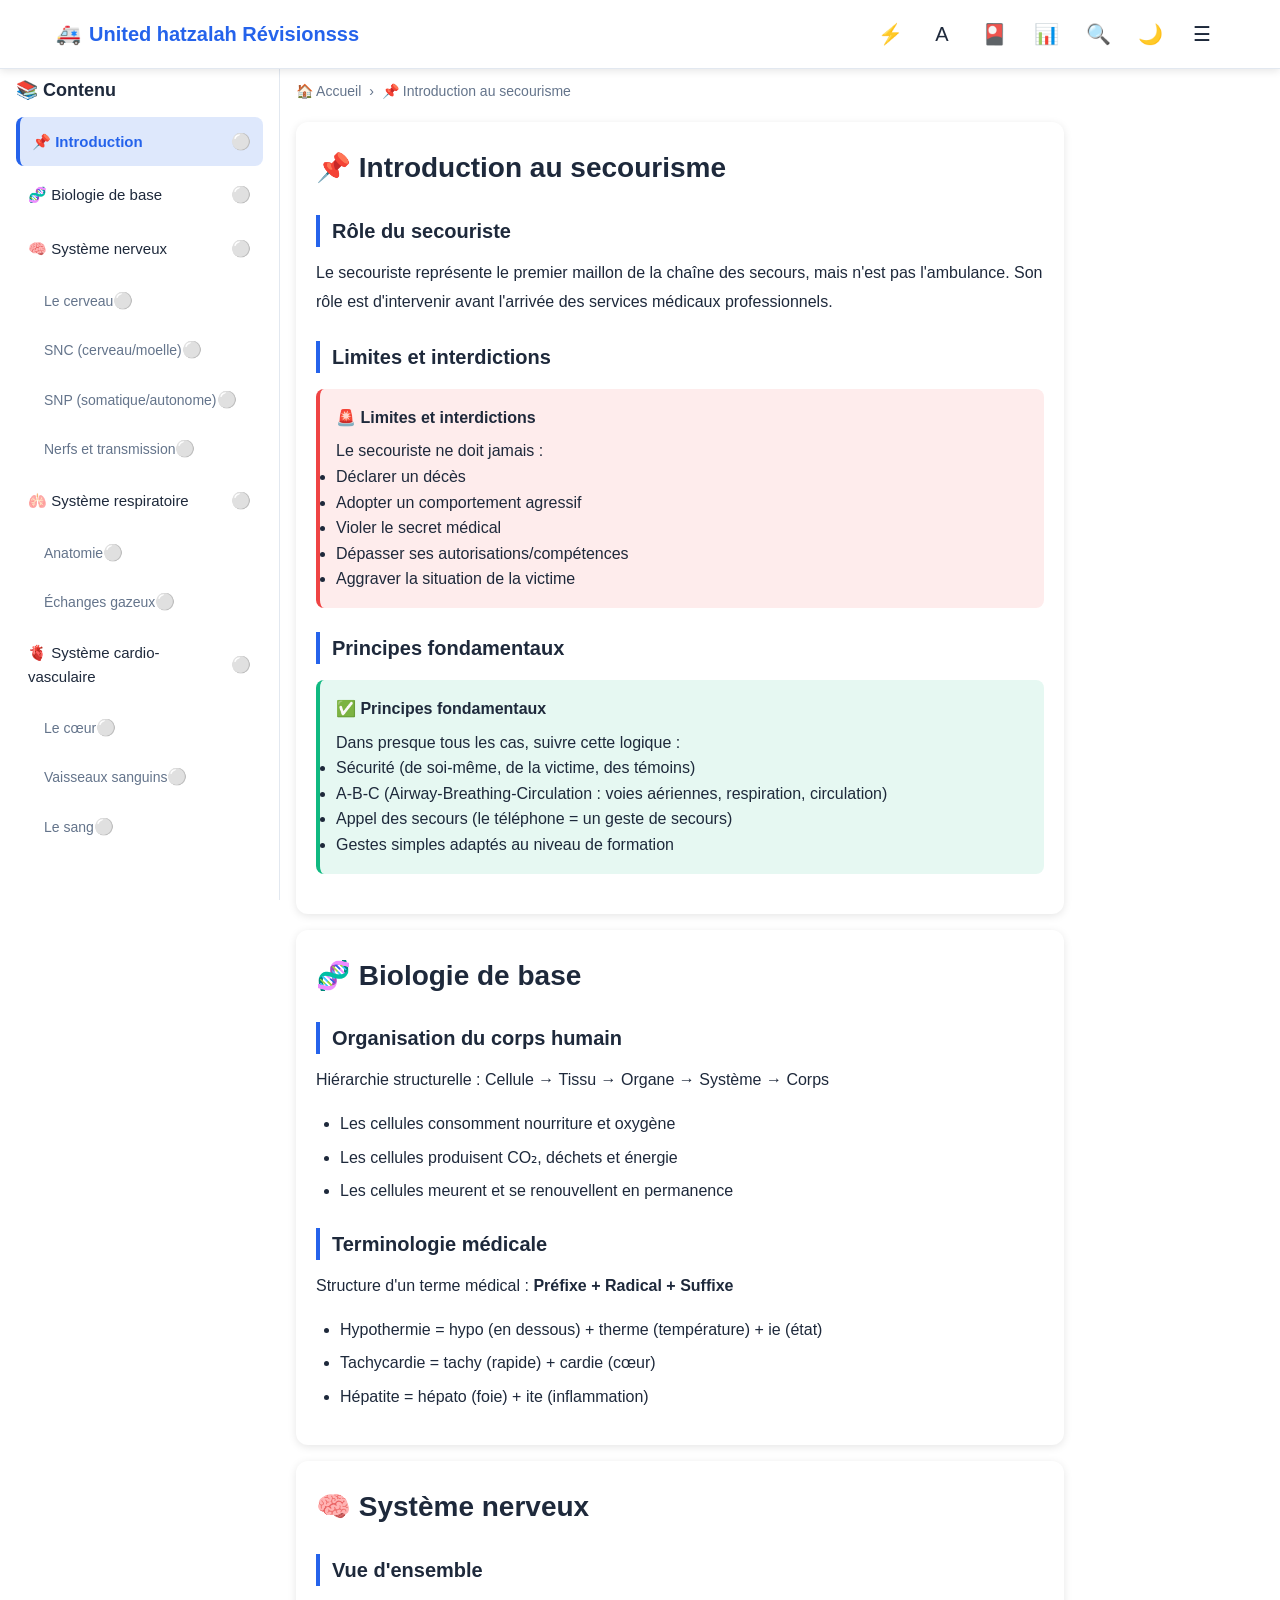
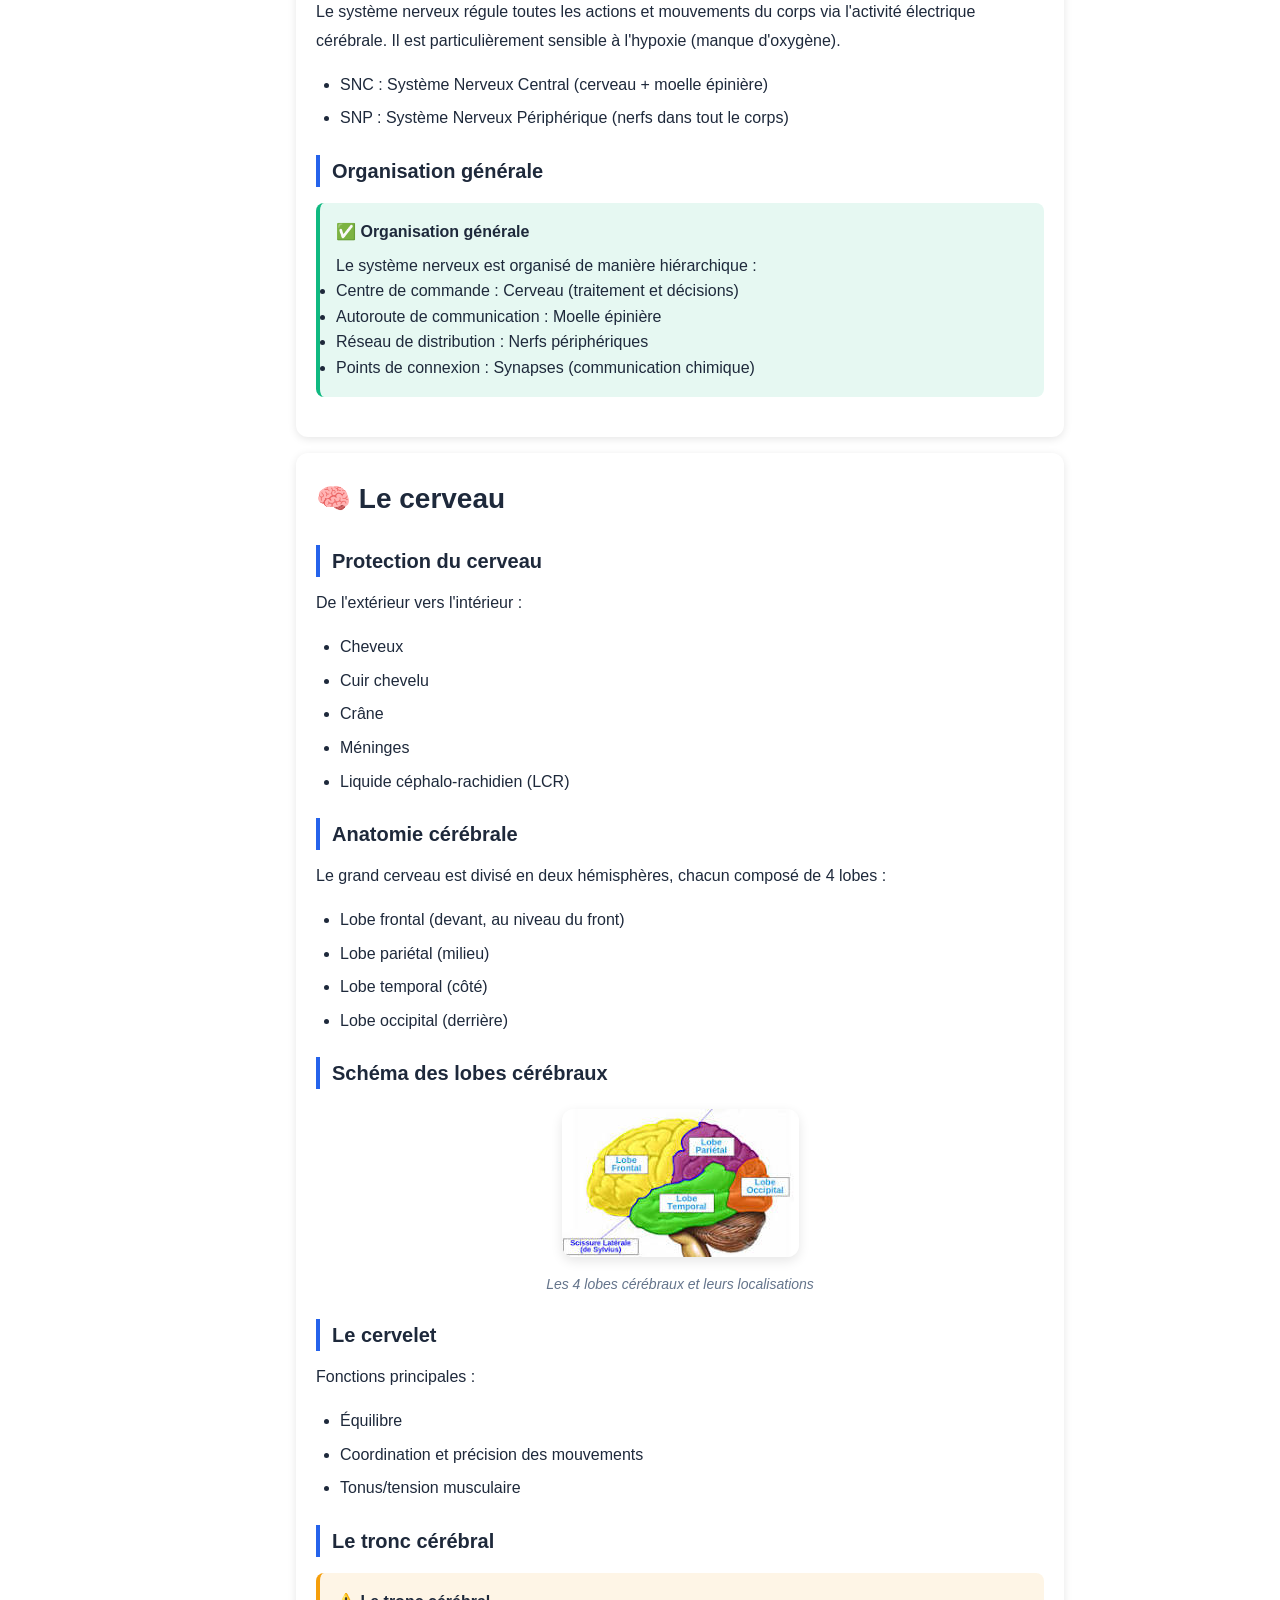
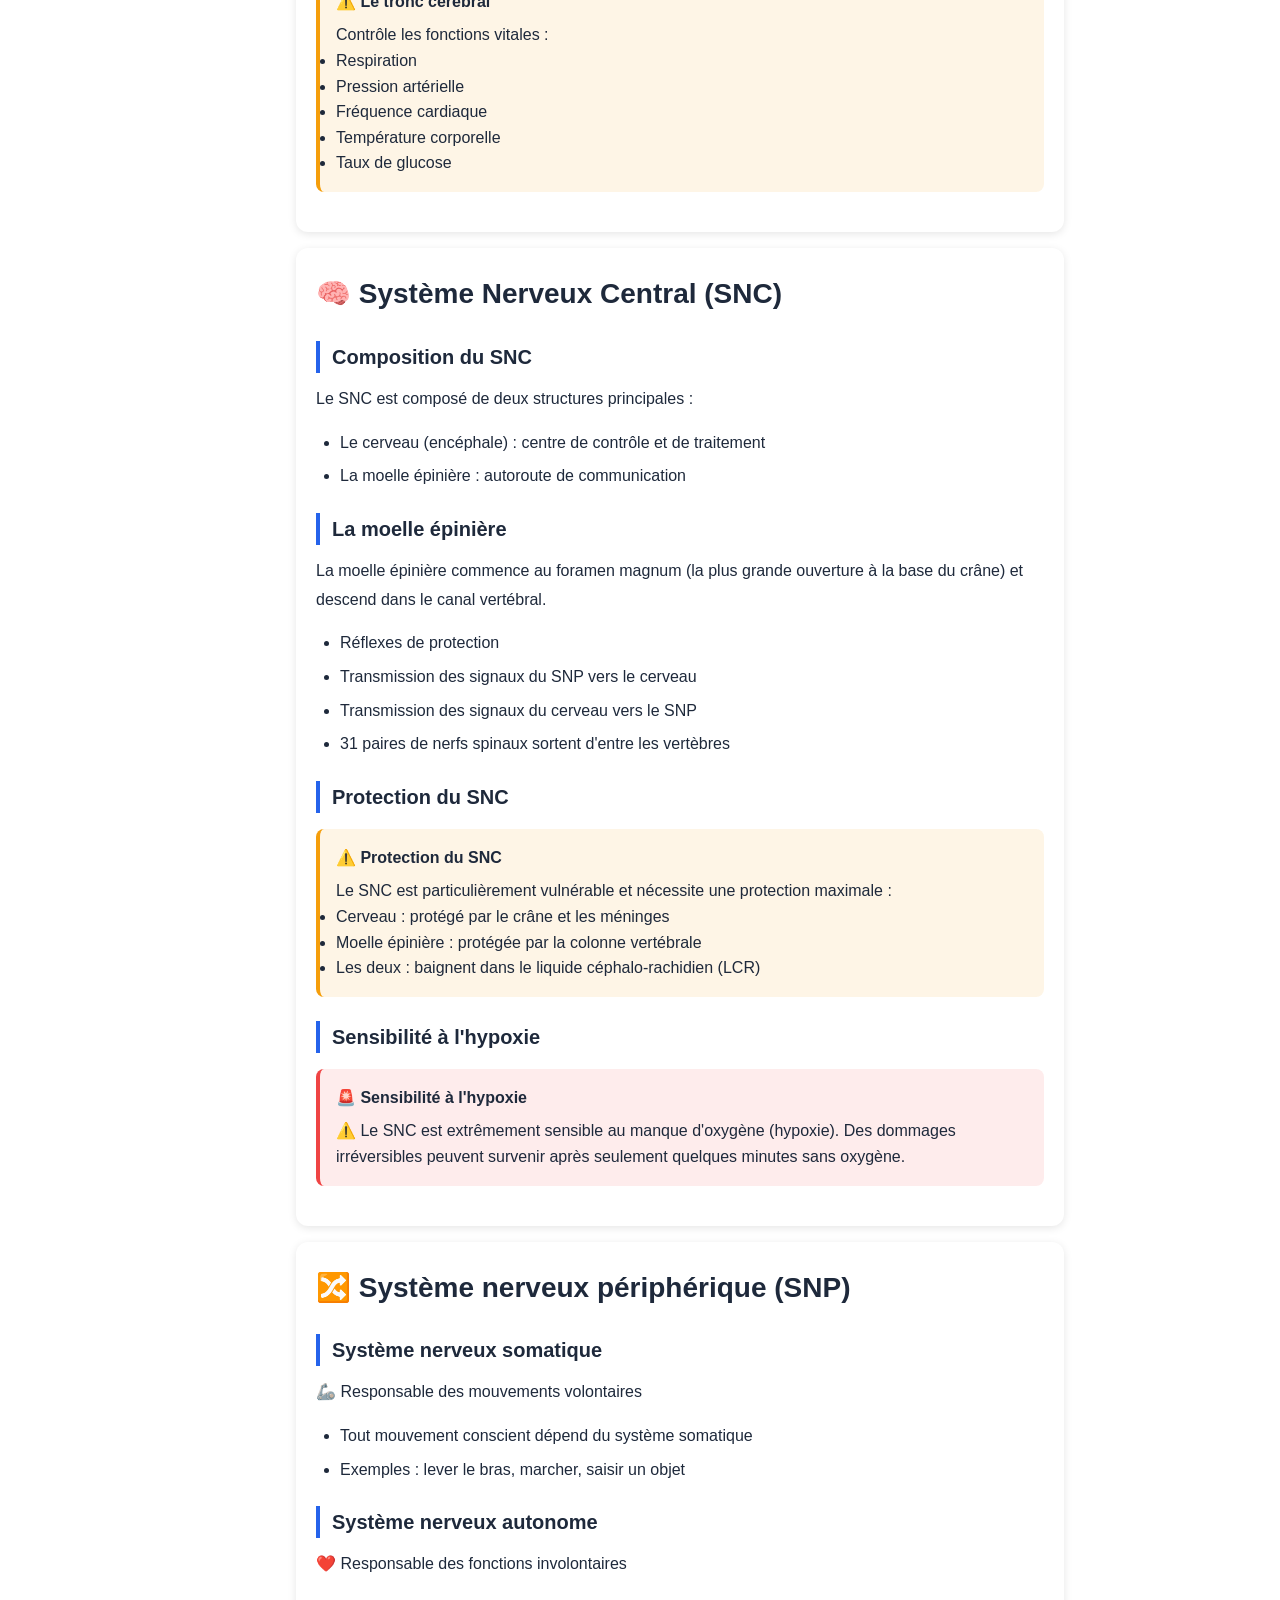
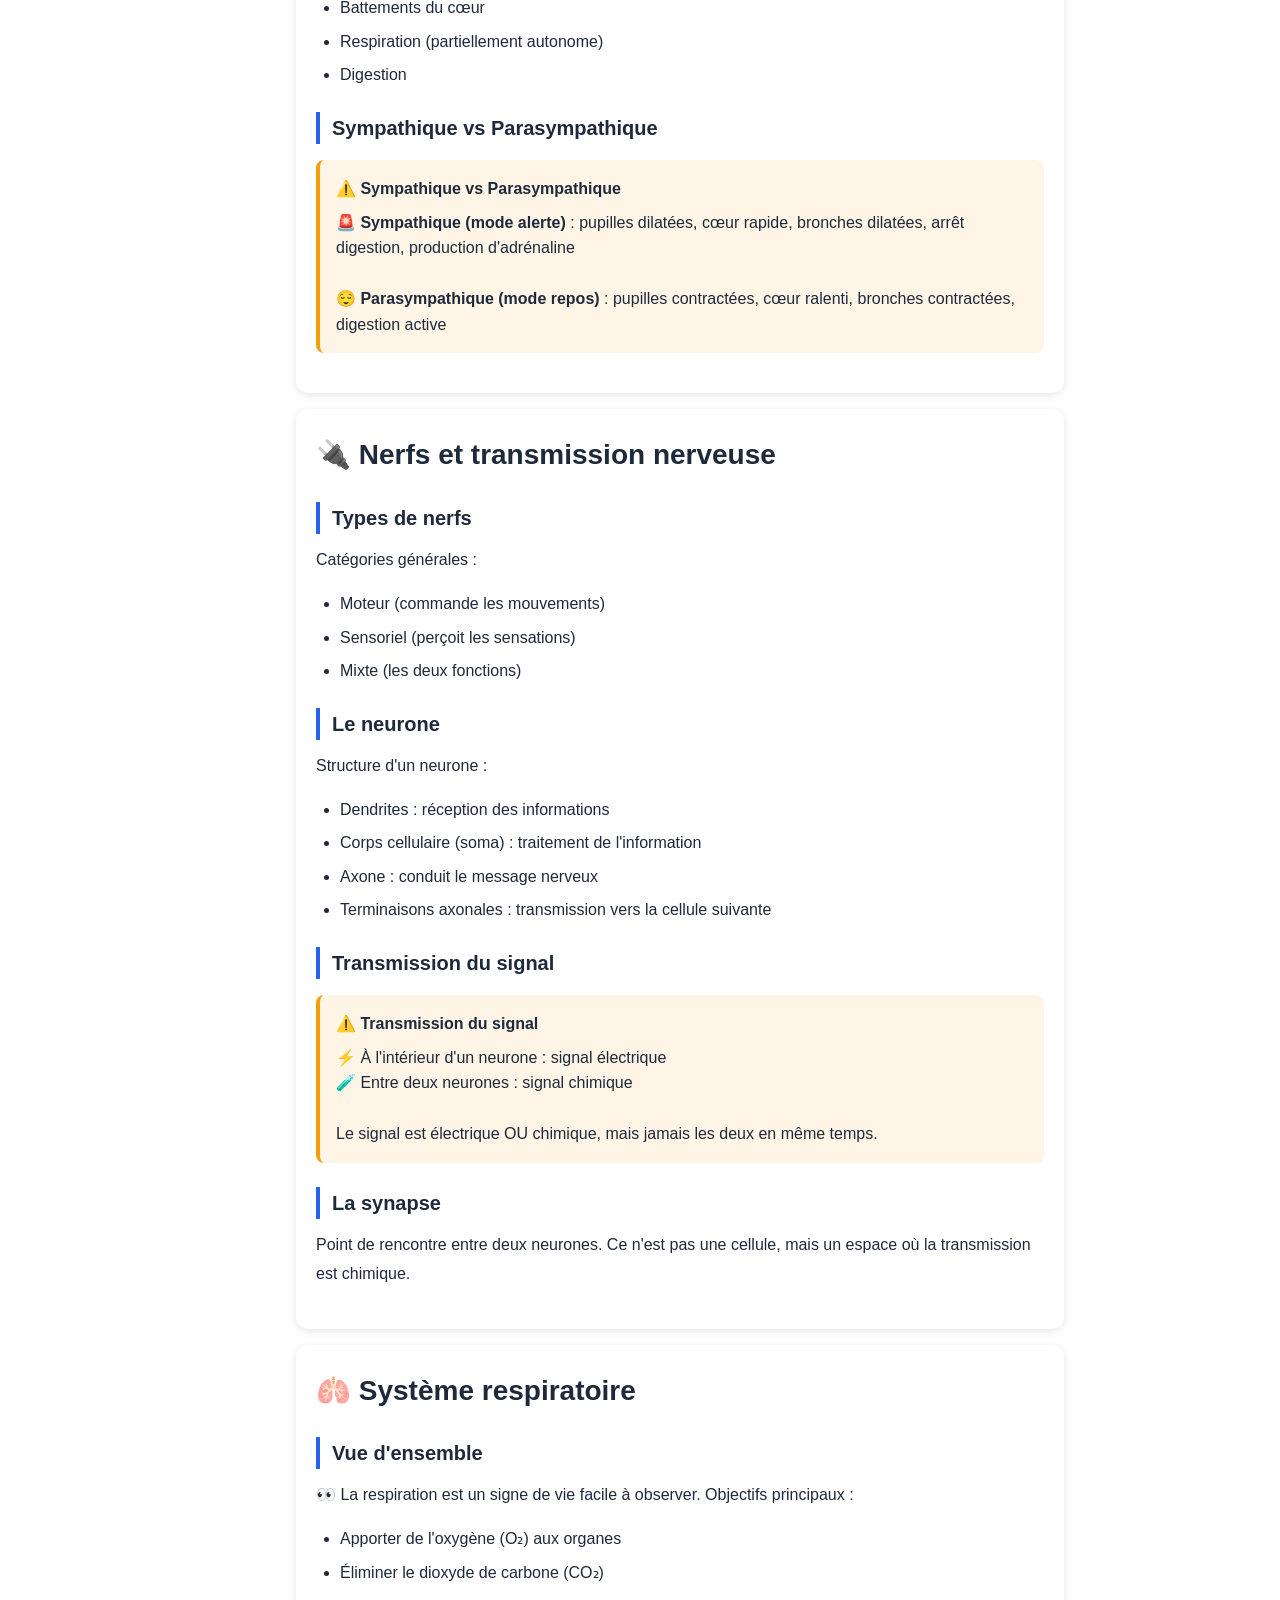
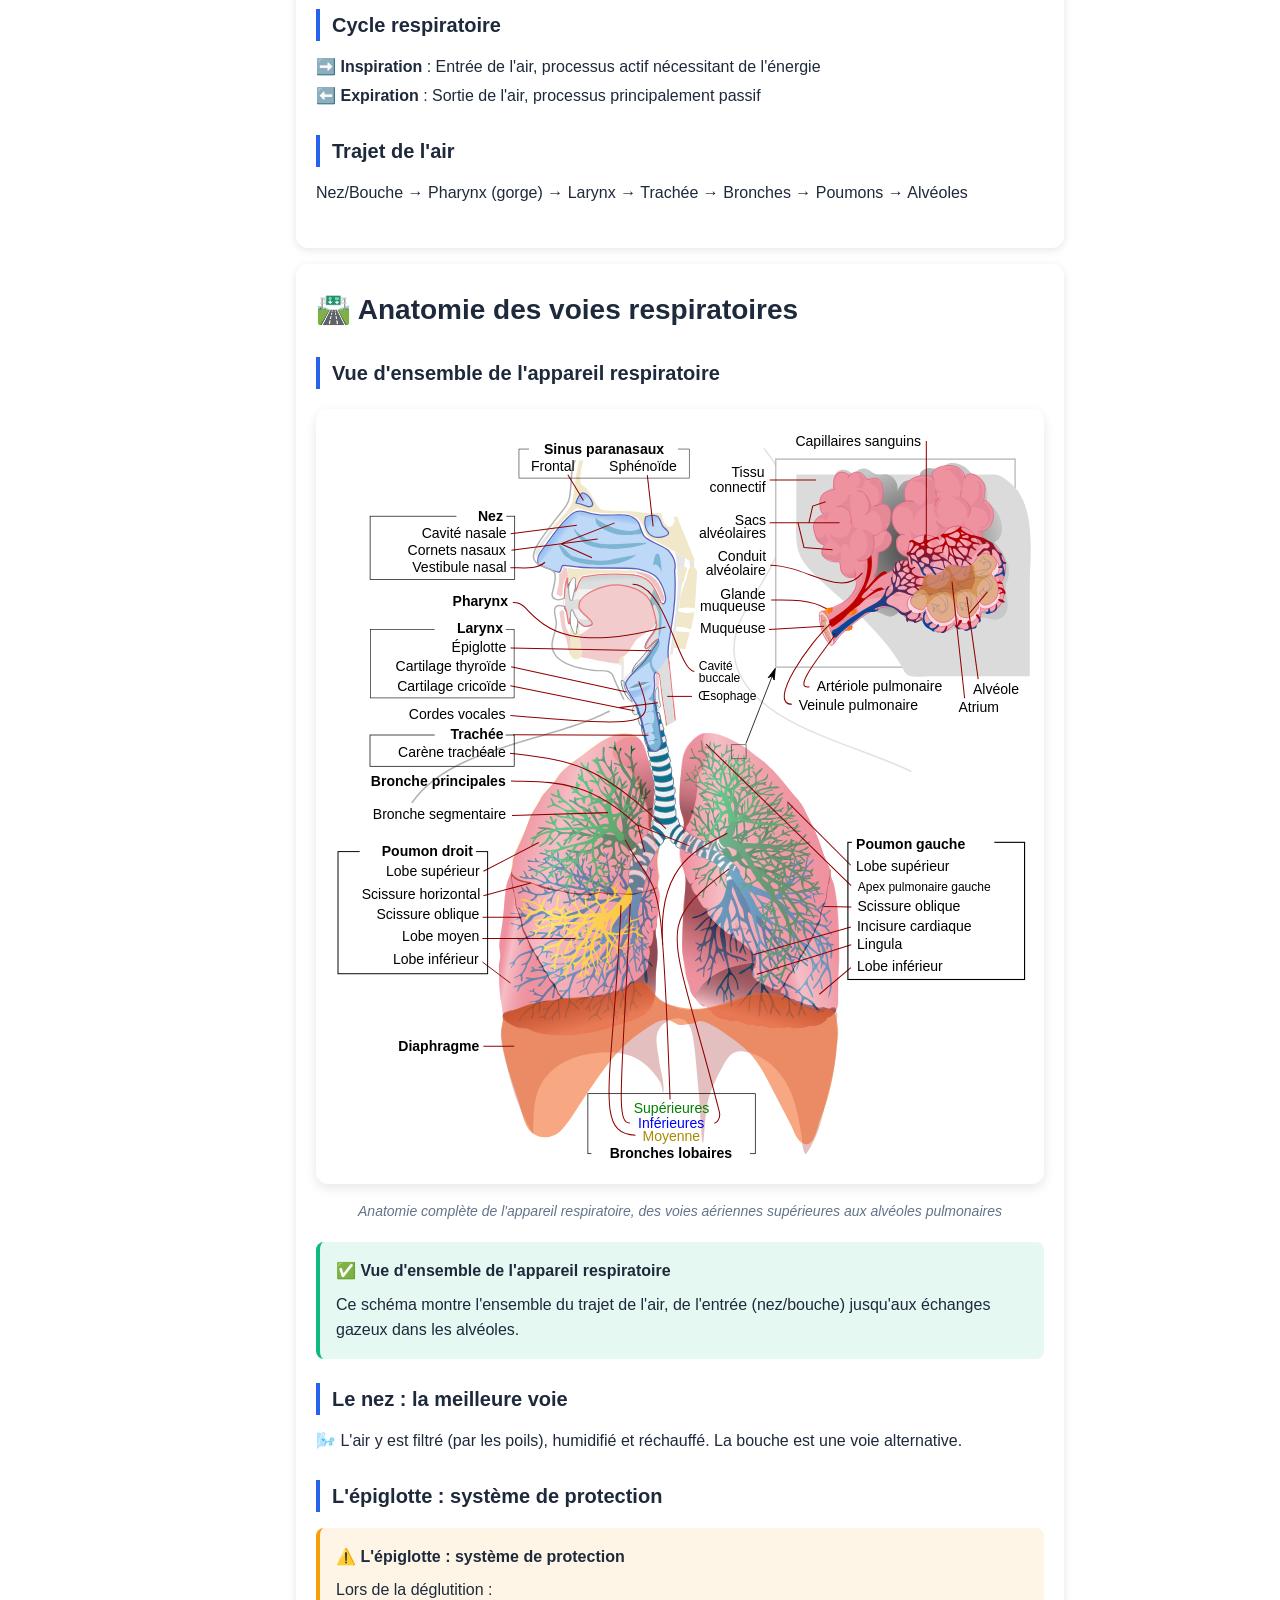
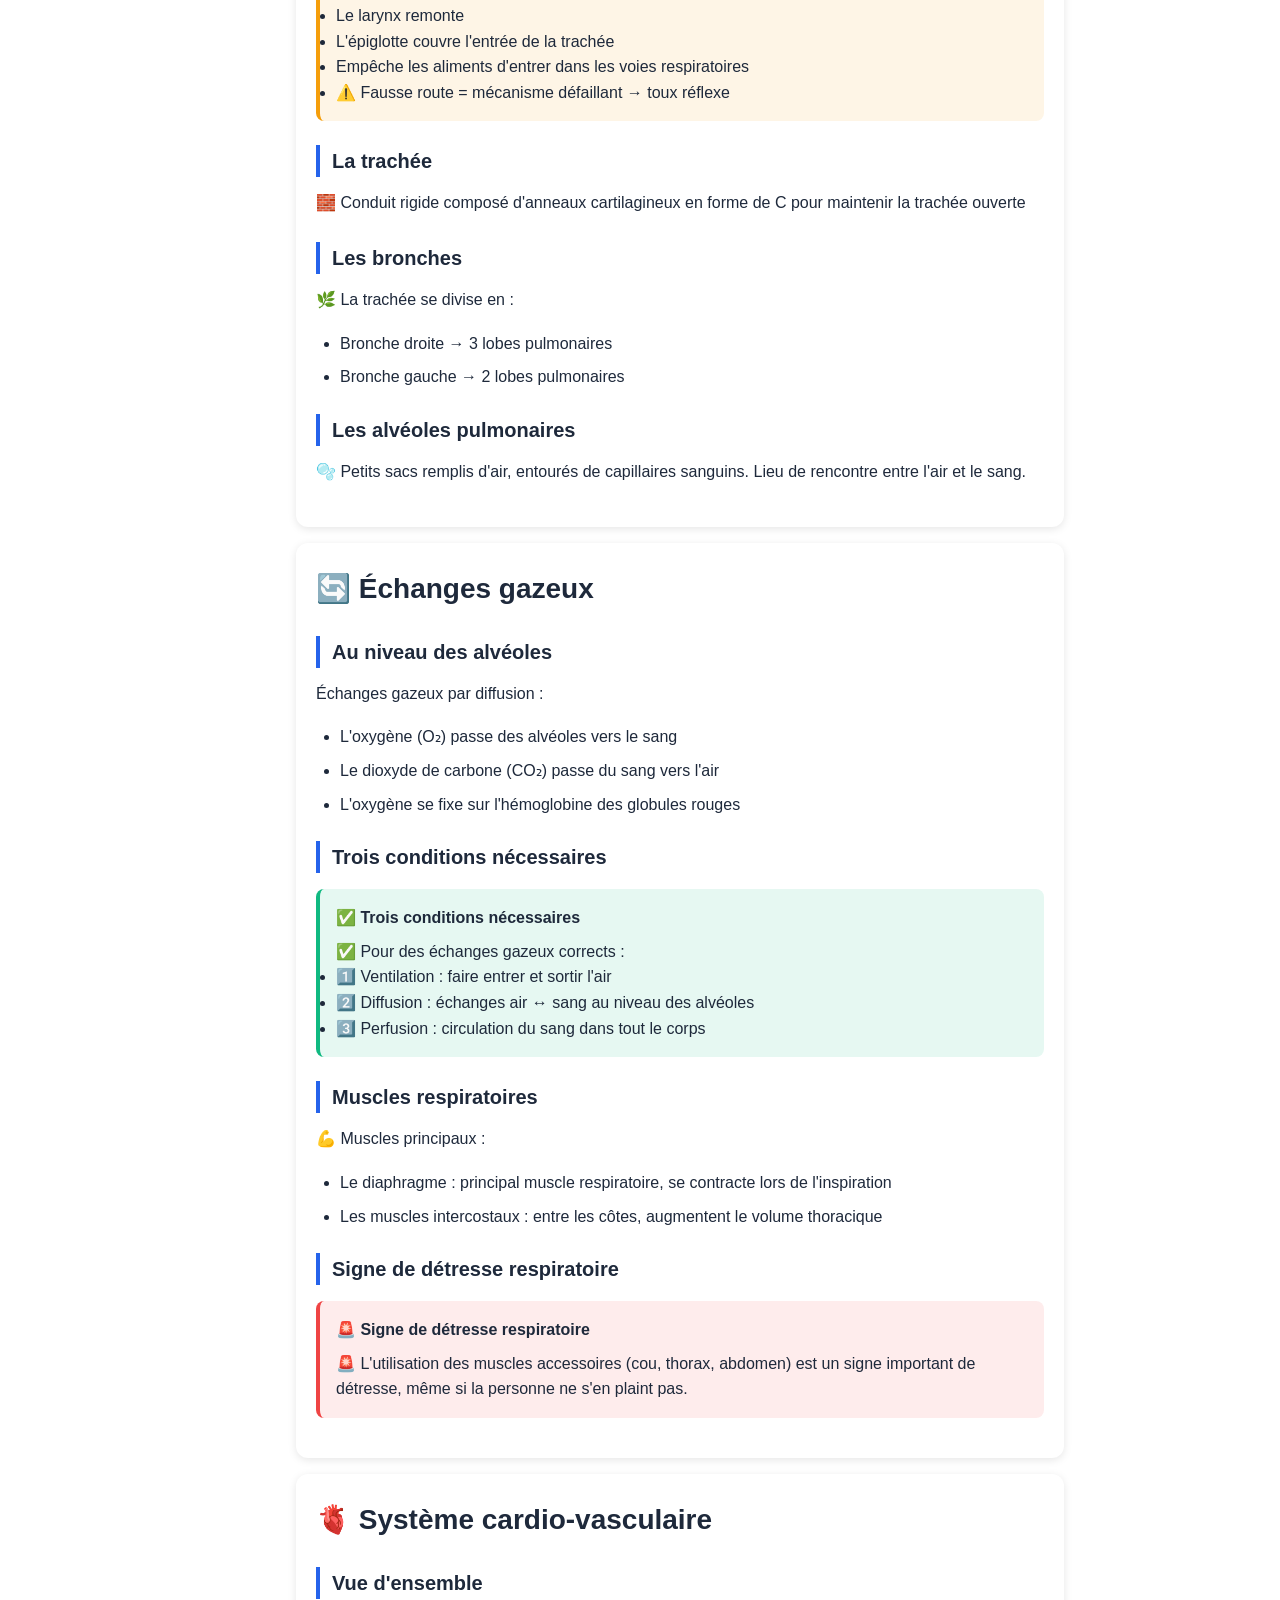
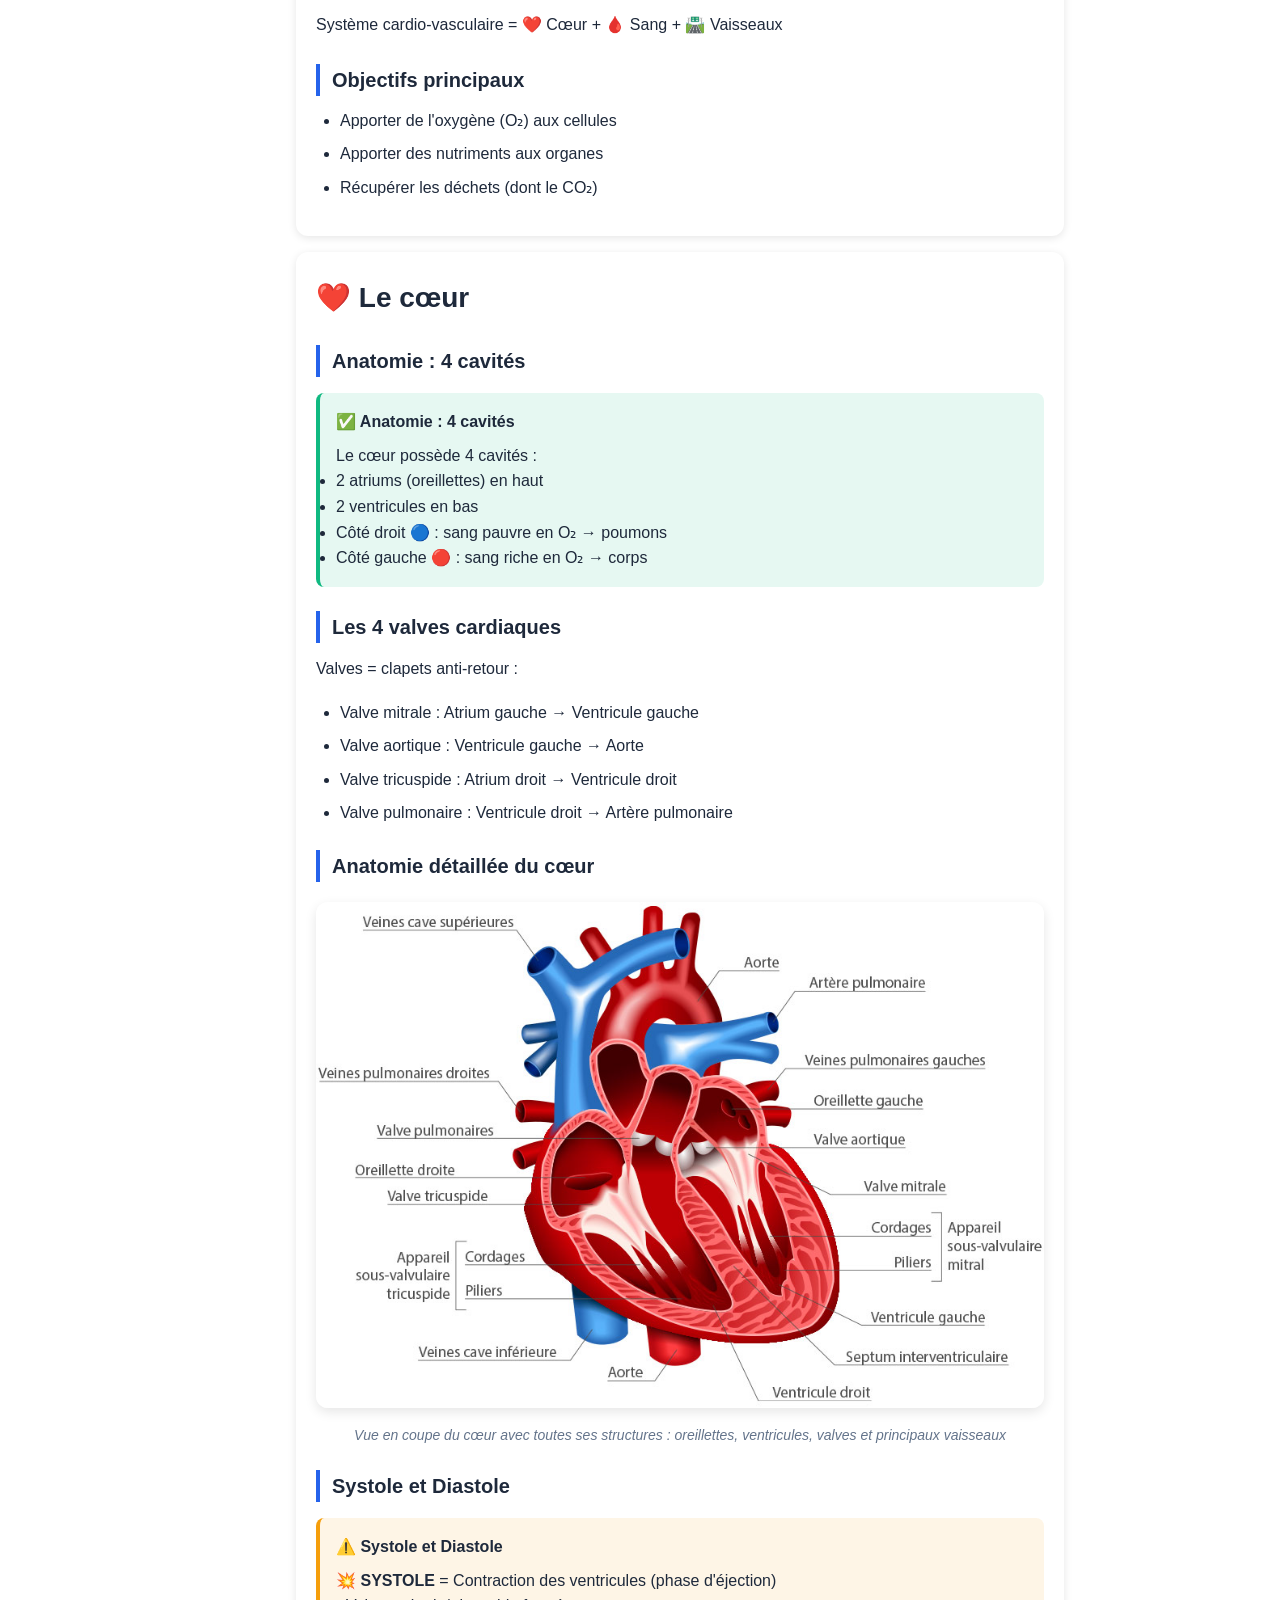
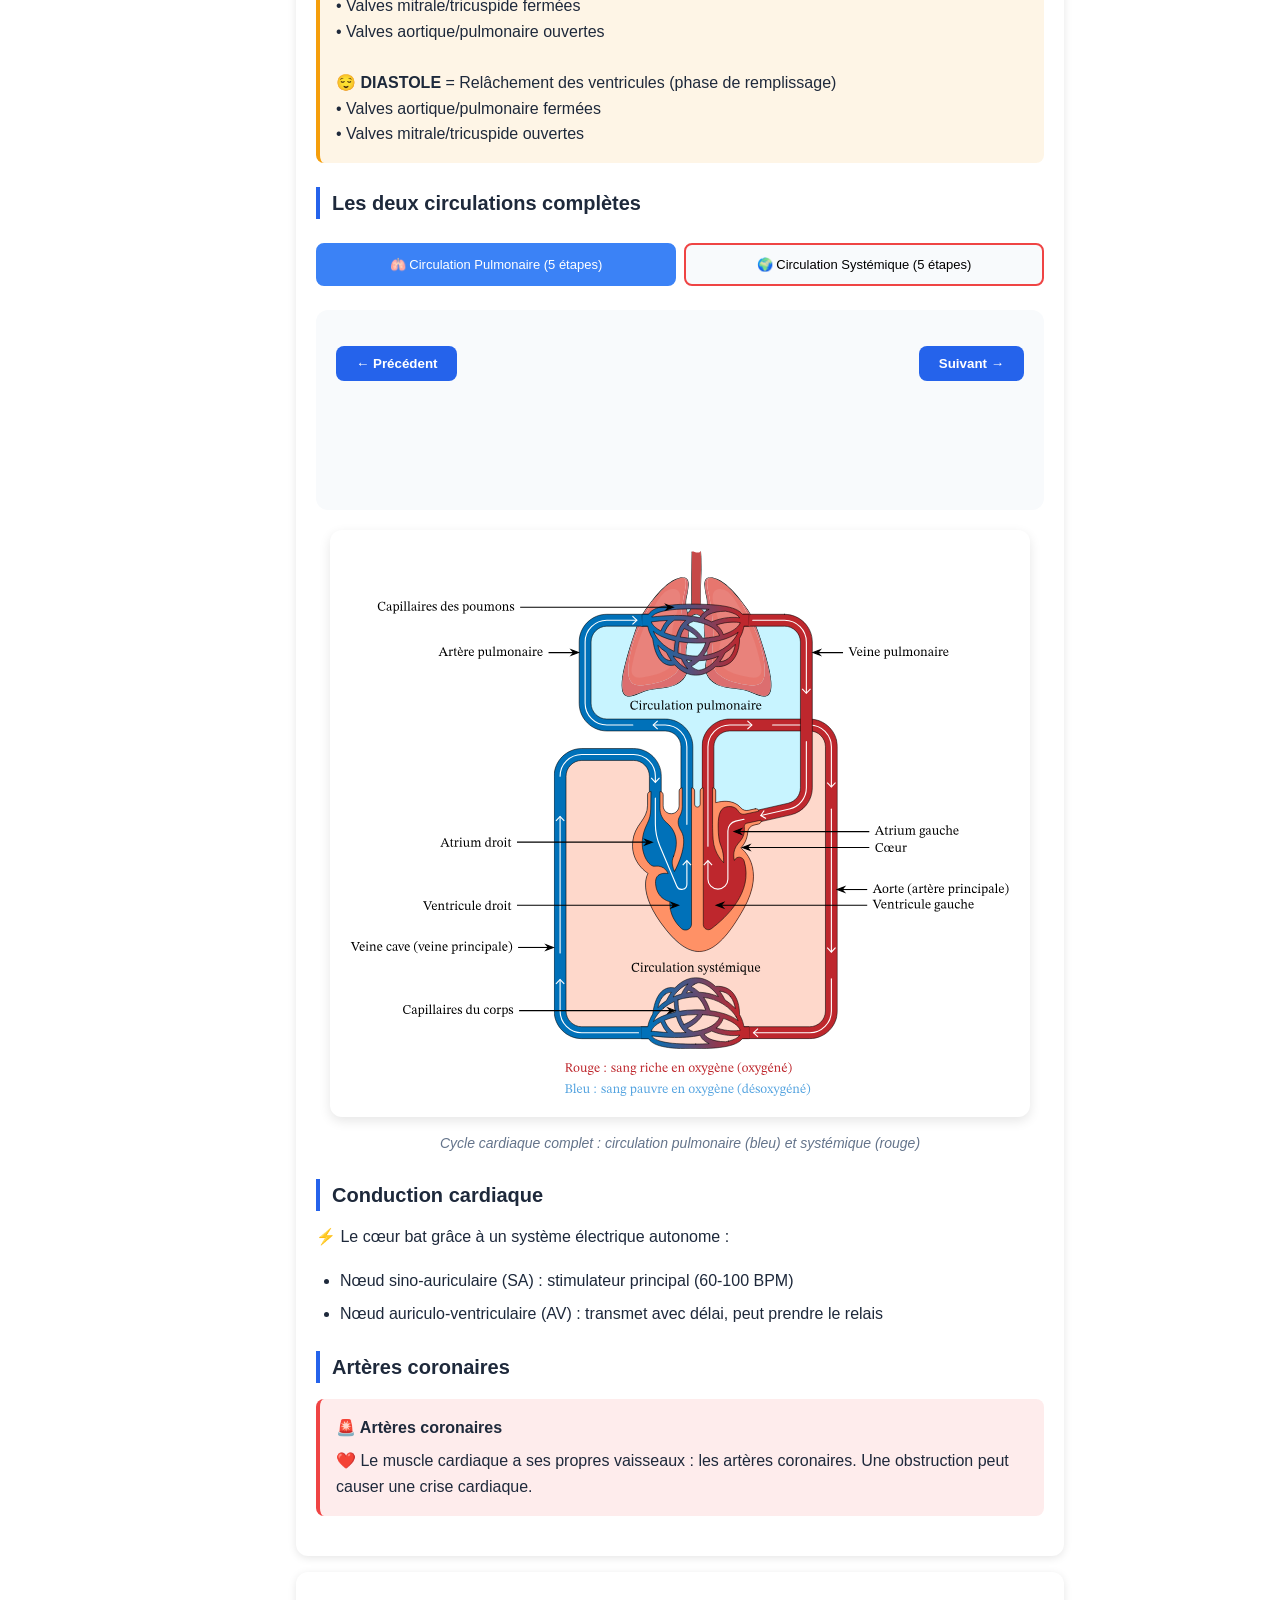
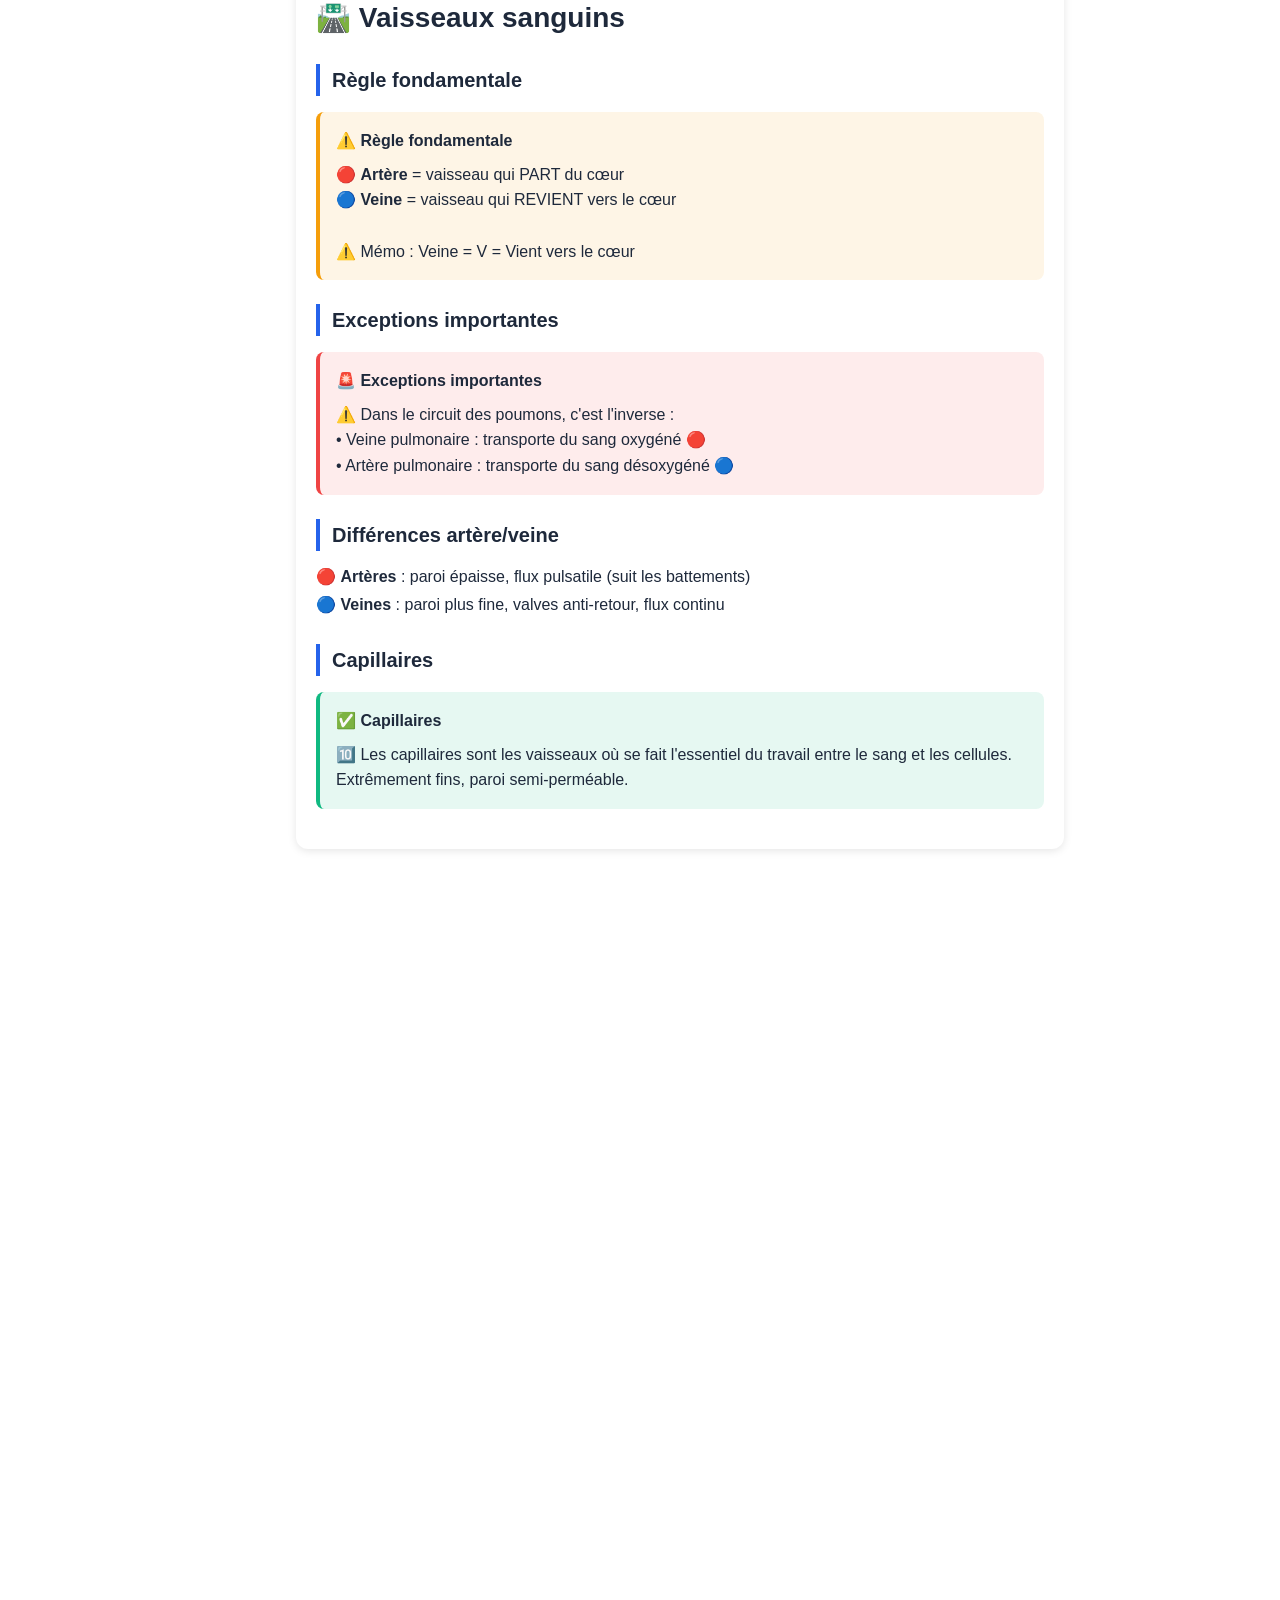
==== commit 4670b03d: "Correction taille cards11" ====
--- a/index.html
+++ b/index.html
@@ -13,7 +13,7 @@
     <header class="header">
         <div class="header-content">
             <div class="logo">
-                🚑 <span>United hatzalah Révisions</span>
+                🚑 <span>United hatzalah Révisionsss</span>
             </div>
             <div class="header-actions">
                 <button class="btn-icon" id="quickReviewBtn" aria-label="Révision rapide" title="Révision rapide">⚡</button>
@@ -111,85 +111,87 @@
         <img id="lightboxImg" src="" alt="">
     </div>
 
-<!-- SECTION FLASHCARDS - NOUVELLE CONCEPTION -->
-<div id="flashcards-section" class="content-card" style="display: none;">
-    <div class="flashcard-new-container">
+<!-- SECTION FLASHCARDS - VERSION MINIMALISTE -->
+<div id="flashcards-section" style="display: none;">
+    <div style="max-width: 500px; margin: 0 auto; padding: 20px;">
         
-        <!-- Header -->
-        <div class="flashcard-new-header">
-            <h2>🎴 Flashcards</h2>
-            <button class="btn-close-flashcards" onclick="hideFlashcardsSection()">✕</button>
+        <!-- Header simple -->
+        <div style="display: flex; justify-content: space-between; align-items: center; margin-bottom: 20px;">
+            <h2 style="margin: 0;">🎴 Flashcards</h2>
+            <button onclick="hideFlashcardsSection()" style="font-size: 24px; background: none; border: none; cursor: pointer;">✕</button>
         </div>
 
         <!-- Compteur -->
-        <div class="flashcard-new-counter">
-            <span id="flashcard-counter-new">1 / 30</span>
+        <div id="fc-counter" style="text-align: center; font-size: 18px; font-weight: bold; margin-bottom: 10px;">
+            1 / 30
         </div>
 
         <!-- Barre de progression -->
-        <div class="flashcard-new-progress">
-            <div class="flashcard-new-progress-fill" id="flashcard-progress-new"></div>
-        </div>
-
-        <!-- CARTE (nouvelle conception) -->
-        <div class="flashcard-new-wrapper">
-            <div class="flashcard-new" id="flashcard-new">
+        <div style="width: 100%; height: 6px; background: #e5e7eb; border-radius: 3px; margin-bottom: 30px; overflow: hidden;">
+            <div id="fc-progress" style="height: 100%; background: #2563eb; width: 0%; transition: width 0.3s;"></div>
+        </div>
+
+        <!-- CARTE -->
+        <div id="fc-card" style="background: var(--bg-card); color: var(--text-primary); border-radius: 16px; padding: 30px; box-shadow: 0 4px 20px rgba(0,0,0,0.1); min-height: 350px; display: flex; flex-direction: column; justify-content: space-between;">
+            
+            <!-- Zone question/réponse -->
+            <div>
+                <div id="fc-label" style="text-align: center; font-size: 11px; font-weight: bold; color: #6b7280; letter-spacing: 2px; text-transform: uppercase; margin-bottom: 20px;">
+                    QUESTION
+                </div>
                 
-                <!-- Face QUESTION -->
-                <div class="flashcard-new-face flashcard-new-question">
-                    <div class="flashcard-new-label">QUESTION</div>
-                    <div class="flashcard-new-text" id="flashcard-q-new"></div>
-                    <button class="flashcard-new-btn-flip" onclick="flipCardNew()">
-                        👁️ Voir la réponse
-                    </button>
-                </div>
-
-                <!-- Face RÉPONSE -->
-                <div class="flashcard-new-face flashcard-new-answer" style="display: none;">
-                    <div class="flashcard-new-label">RÉPONSE</div>
-                    <div class="flashcard-new-text" id="flashcard-a-new"></div>
-                    
-                    <!-- Boutons de difficulté -->
-                    <div class="flashcard-new-actions">
-                        <button class="flashcard-new-btn flashcard-new-btn-hard" onclick="rateCardNew(3)">
-                            😫<br><span>Difficile</span>
+                <div id="fc-text" style="font-size: 18px; line-height: 1.6; text-align: center; color: var(--text-primary); min-height: 200px; display: flex; align-items: center; justify-content: center; overflow-y: auto; max-height: 300px;">
+                    <!-- Texte injecté ici -->
+                </div>
+            </div>
+
+            <!-- Boutons -->
+            <div id="fc-buttons">
+                <!-- Bouton "Voir réponse" (montré par défaut) -->
+                <button id="fc-btn-flip" onclick="showAnswer()" style="width: 100%; padding: 16px; background: #2563eb; color: white; border: none; border-radius: 12px; font-size: 16px; font-weight: 600; cursor: pointer; margin-top: 20px;">
+                    👁️ Voir la réponse
+                </button>
+
+                <!-- Boutons difficulté (cachés par défaut) -->
+                <div id="fc-btn-difficulty" style="display: none; margin-top: 20px;">
+                    <div style="display: grid; grid-template-columns: 1fr 1fr 1fr; gap: 10px;">
+                        <button onclick="rate(3)" style="padding: 16px 10px; background: #ef4444; color: white; border: none; border-radius: 12px; cursor: pointer; font-size: 14px; font-weight: 600;">
+                            😫<br>Difficile
                         </button>
-                        <button class="flashcard-new-btn flashcard-new-btn-medium" onclick="rateCardNew(2)">
-                            😐<br><span>Moyen</span>
+                        <button onclick="rate(2)" style="padding: 16px 10px; background: #f59e0b; color: white; border: none; border-radius: 12px; cursor: pointer; font-size: 14px; font-weight: 600;">
+                            😐<br>Moyen
                         </button>
-                        <button class="flashcard-new-btn flashcard-new-btn-easy" onclick="rateCardNew(1)">
-                            😊<br><span>Facile</span>
+                        <button onclick="rate(1)" style="padding: 16px 10px; background: #10b981; color: white; border: none; border-radius: 12px; cursor: pointer; font-size: 14px; font-weight: 600;">
+                            😊<br>Facile
                         </button>
                     </div>
                 </div>
-
             </div>
         </div>
 
         <!-- Stats -->
-        <div class="flashcard-new-stats">
-            <div class="flashcard-new-stat">
-                <div class="flashcard-new-stat-icon">😊</div>
-                <div class="flashcard-new-stat-value" id="stat-easy-new">0</div>
-            </div>
-            <div class="flashcard-new-stat">
-                <div class="flashcard-new-stat-icon">😐</div>
-                <div class="flashcard-new-stat-value" id="stat-medium-new">0</div>
-            </div>
-            <div class="flashcard-new-stat">
-                <div class="flashcard-new-stat-icon">😫</div>
-                <div class="flashcard-new-stat-value" id="stat-hard-new">0</div>
+        <div style="display: grid; grid-template-columns: 1fr 1fr 1fr; gap: 10px; margin-top: 20px;">
+            <div style="background: white; border-radius: 12px; padding: 16px; text-align: center; box-shadow: 0 2px 8px rgba(0,0,0,0.1);">
+                <div style="font-size: 28px;">😊</div>
+                <div id="fc-stat-easy" style="font-size: 24px; font-weight: bold; color: #2563eb;">0</div>
+            </div>
+            <div style="background: white; border-radius: 12px; padding: 16px; text-align: center; box-shadow: 0 2px 8px rgba(0,0,0,0.1);">
+                <div style="font-size: 28px;">😐</div>
+                <div id="fc-stat-medium" style="font-size: 24px; font-weight: bold; color: #2563eb;">0</div>
+            </div>
+            <div style="background: white; border-radius: 12px; padding: 16px; text-align: center; box-shadow: 0 2px 8px rgba(0,0,0,0.1);">
+                <div style="font-size: 28px;">😫</div>
+                <div id="fc-stat-hard" style="font-size: 24px; font-weight: bold; color: #2563eb;">0</div>
             </div>
         </div>
 
         <!-- Bouton mélanger -->
-        <button class="flashcard-new-btn-shuffle" onclick="shuffleFlashcardsNew()">
+        <button onclick="shuffle()" style="width: 100%; padding: 14px; margin-top: 20px; background: white; border: 2px solid #e5e7eb; border-radius: 12px; font-size: 16px; font-weight: 600; cursor: pointer;">
             🔀 Mélanger les cartes
         </button>
 
     </div>
 </div>
-
     <!-- Modal Progression -->
     <div class="modal" id="progressModal">
         <div class="modal-overlay" id="progressOverlay"></div>
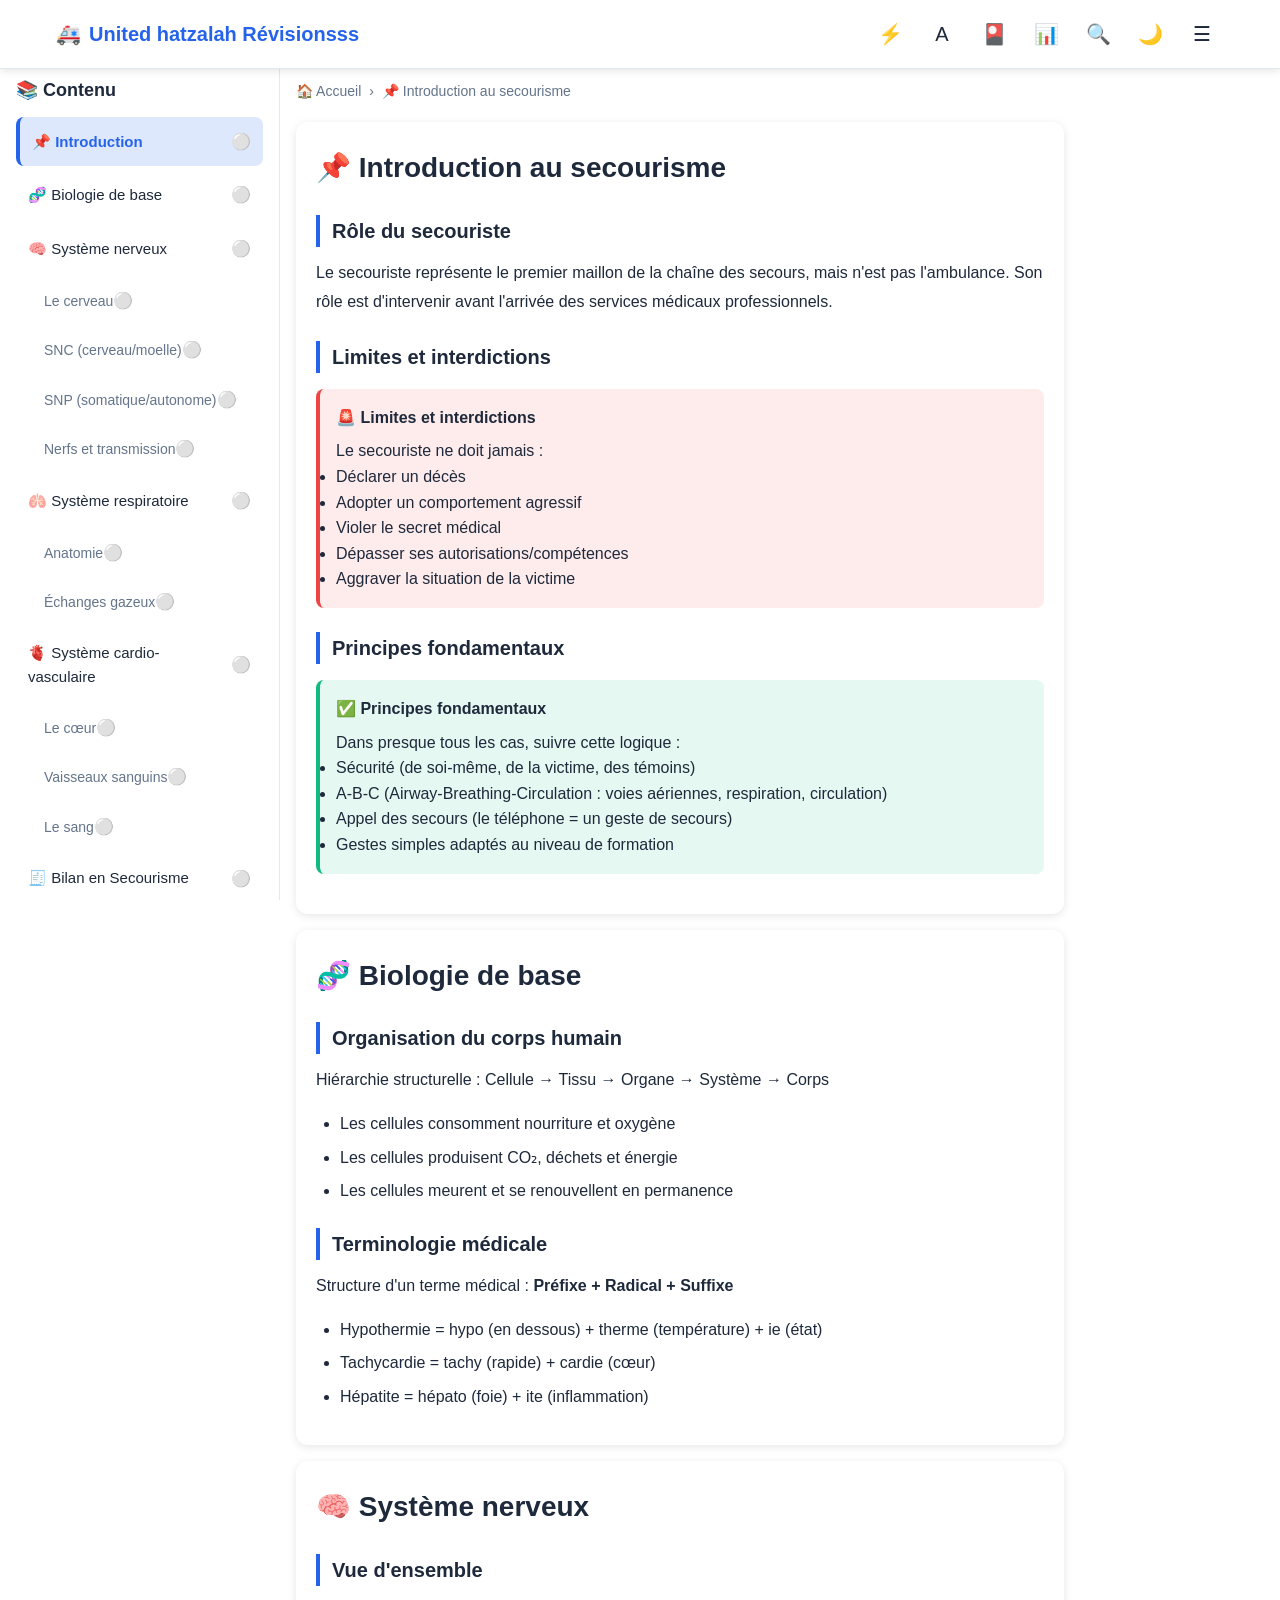
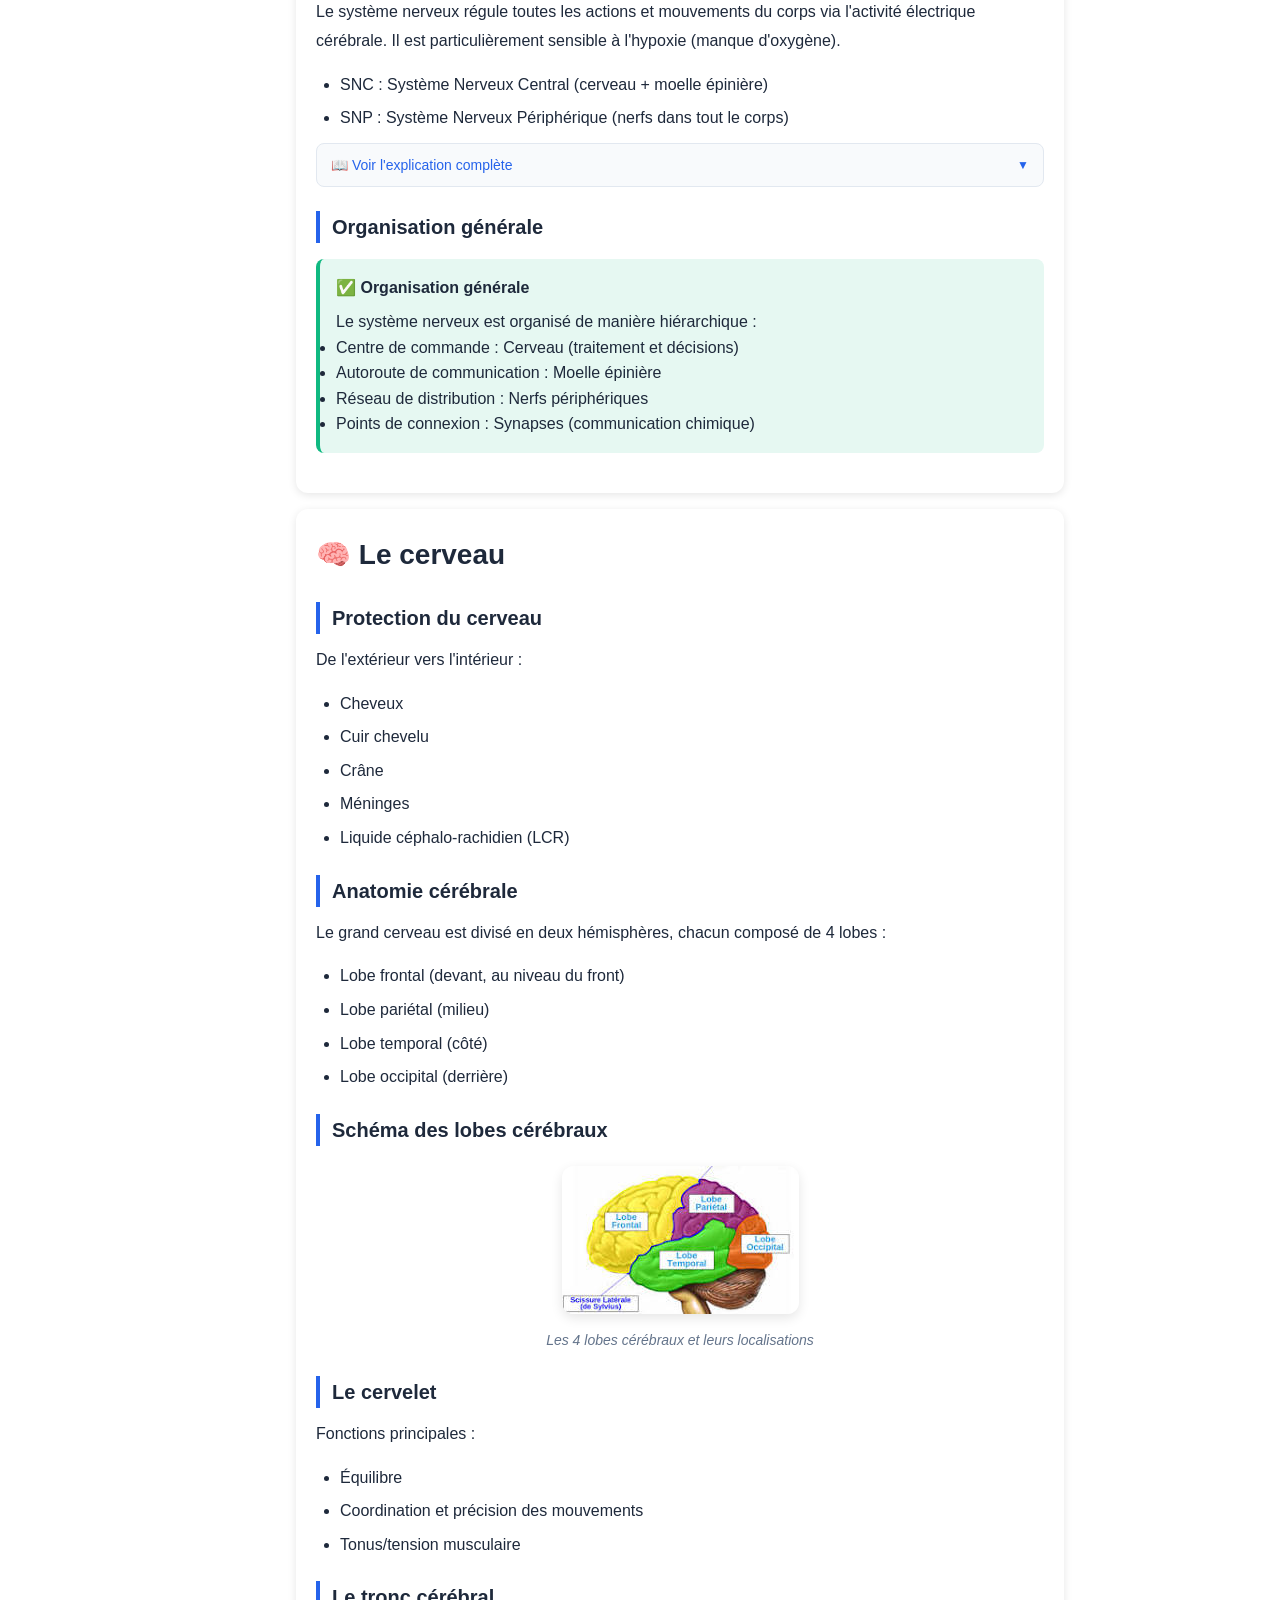
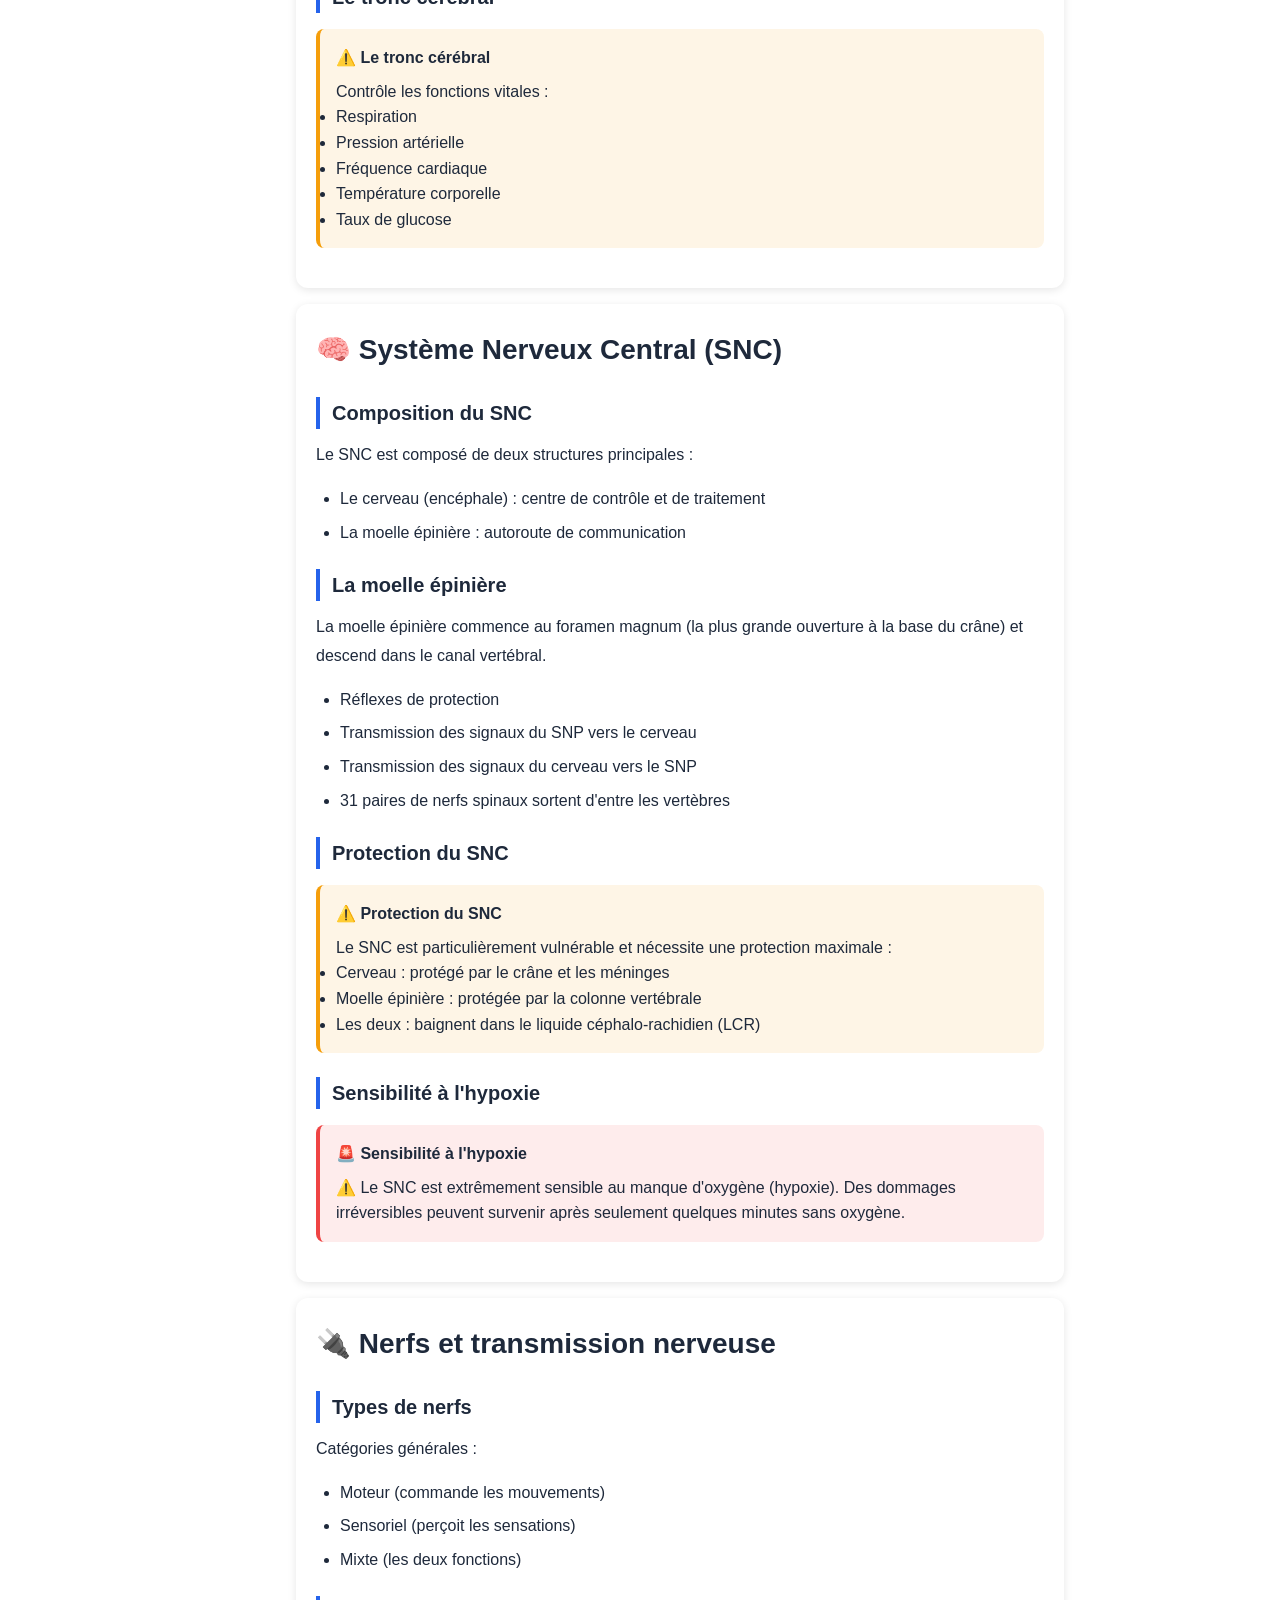
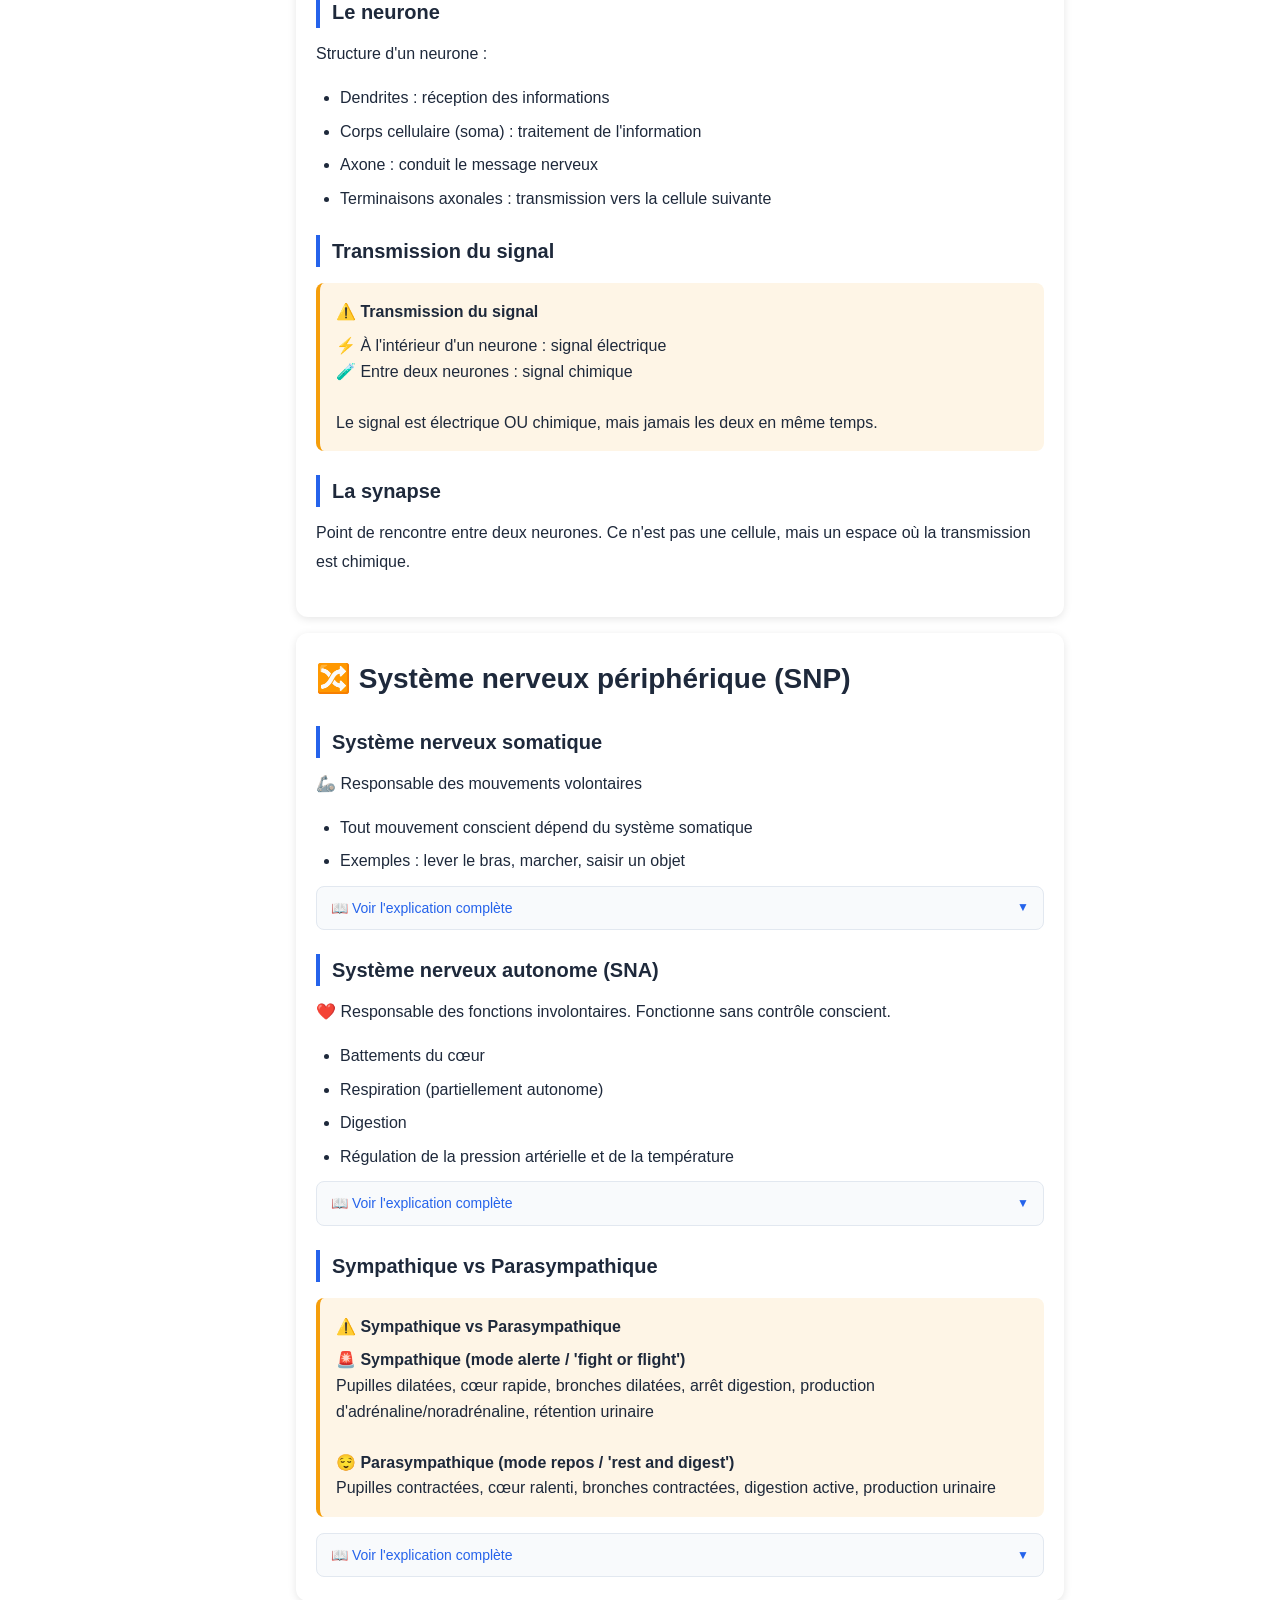
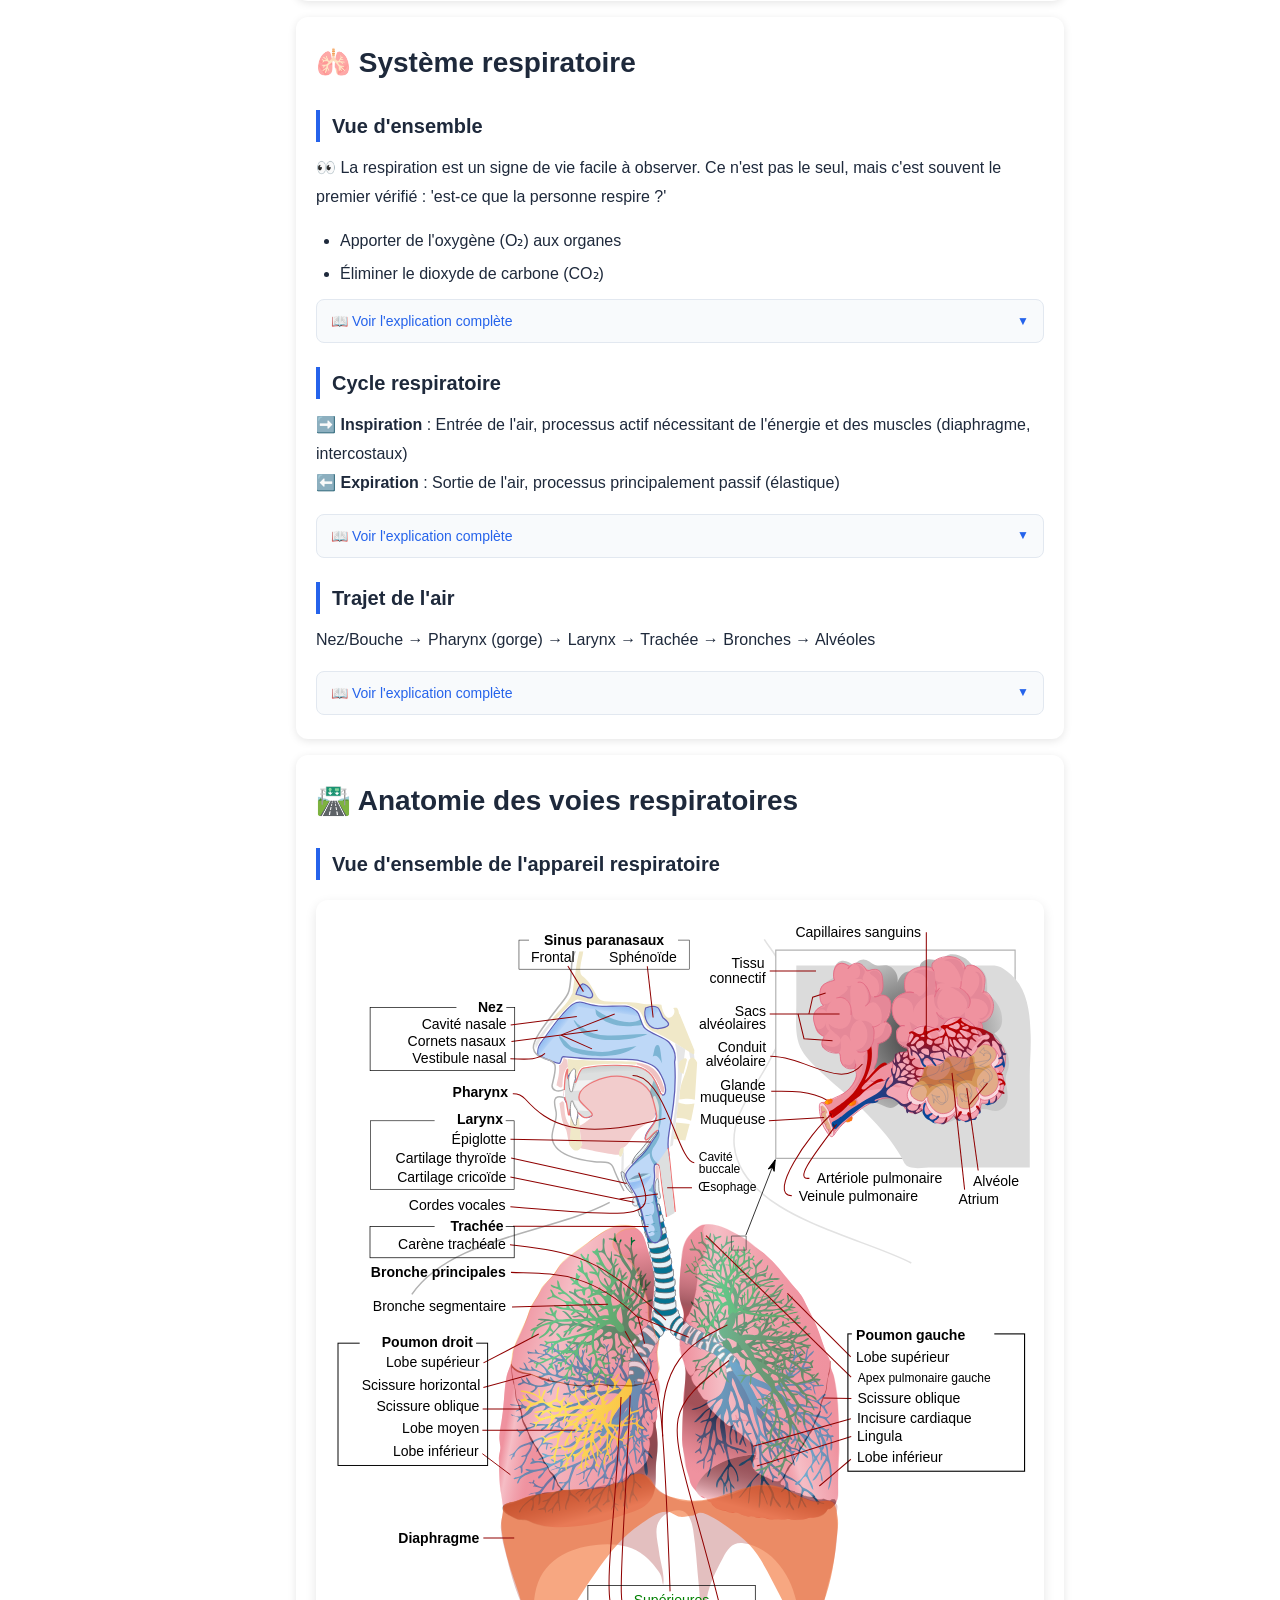
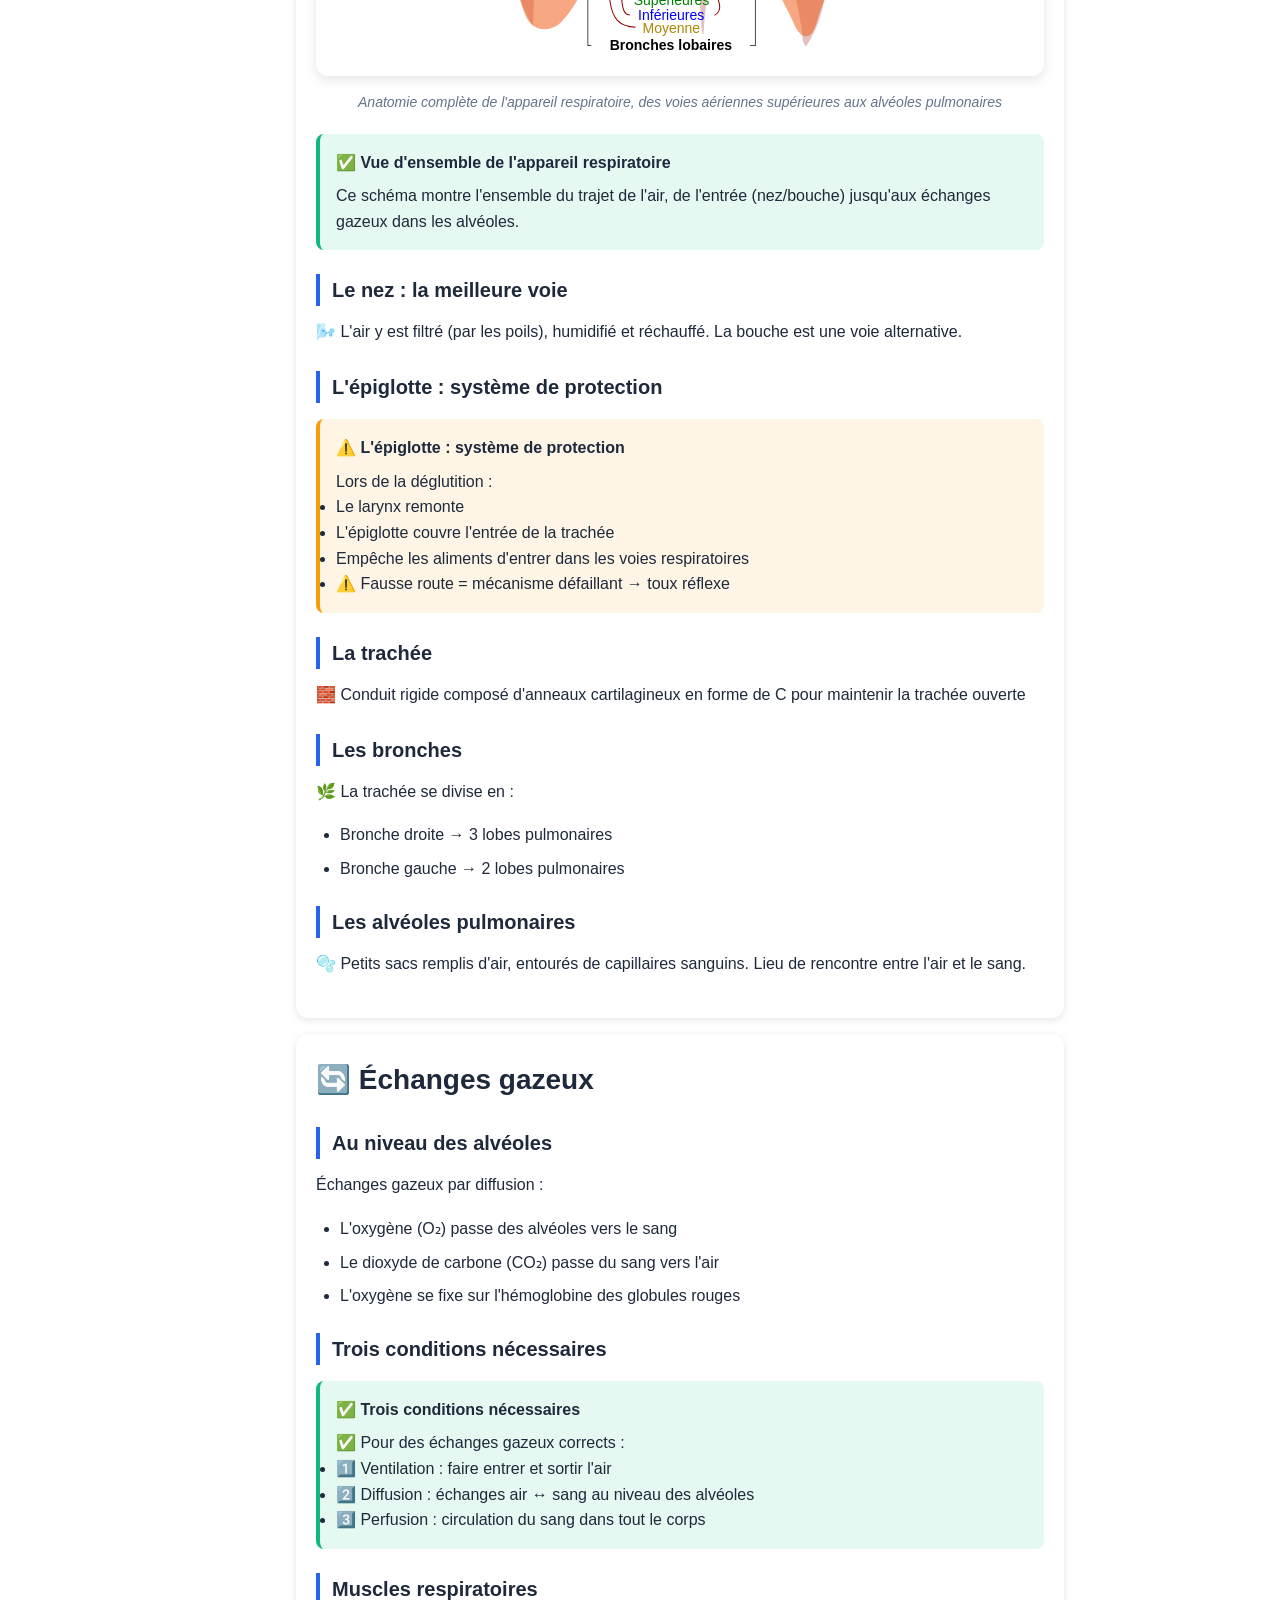
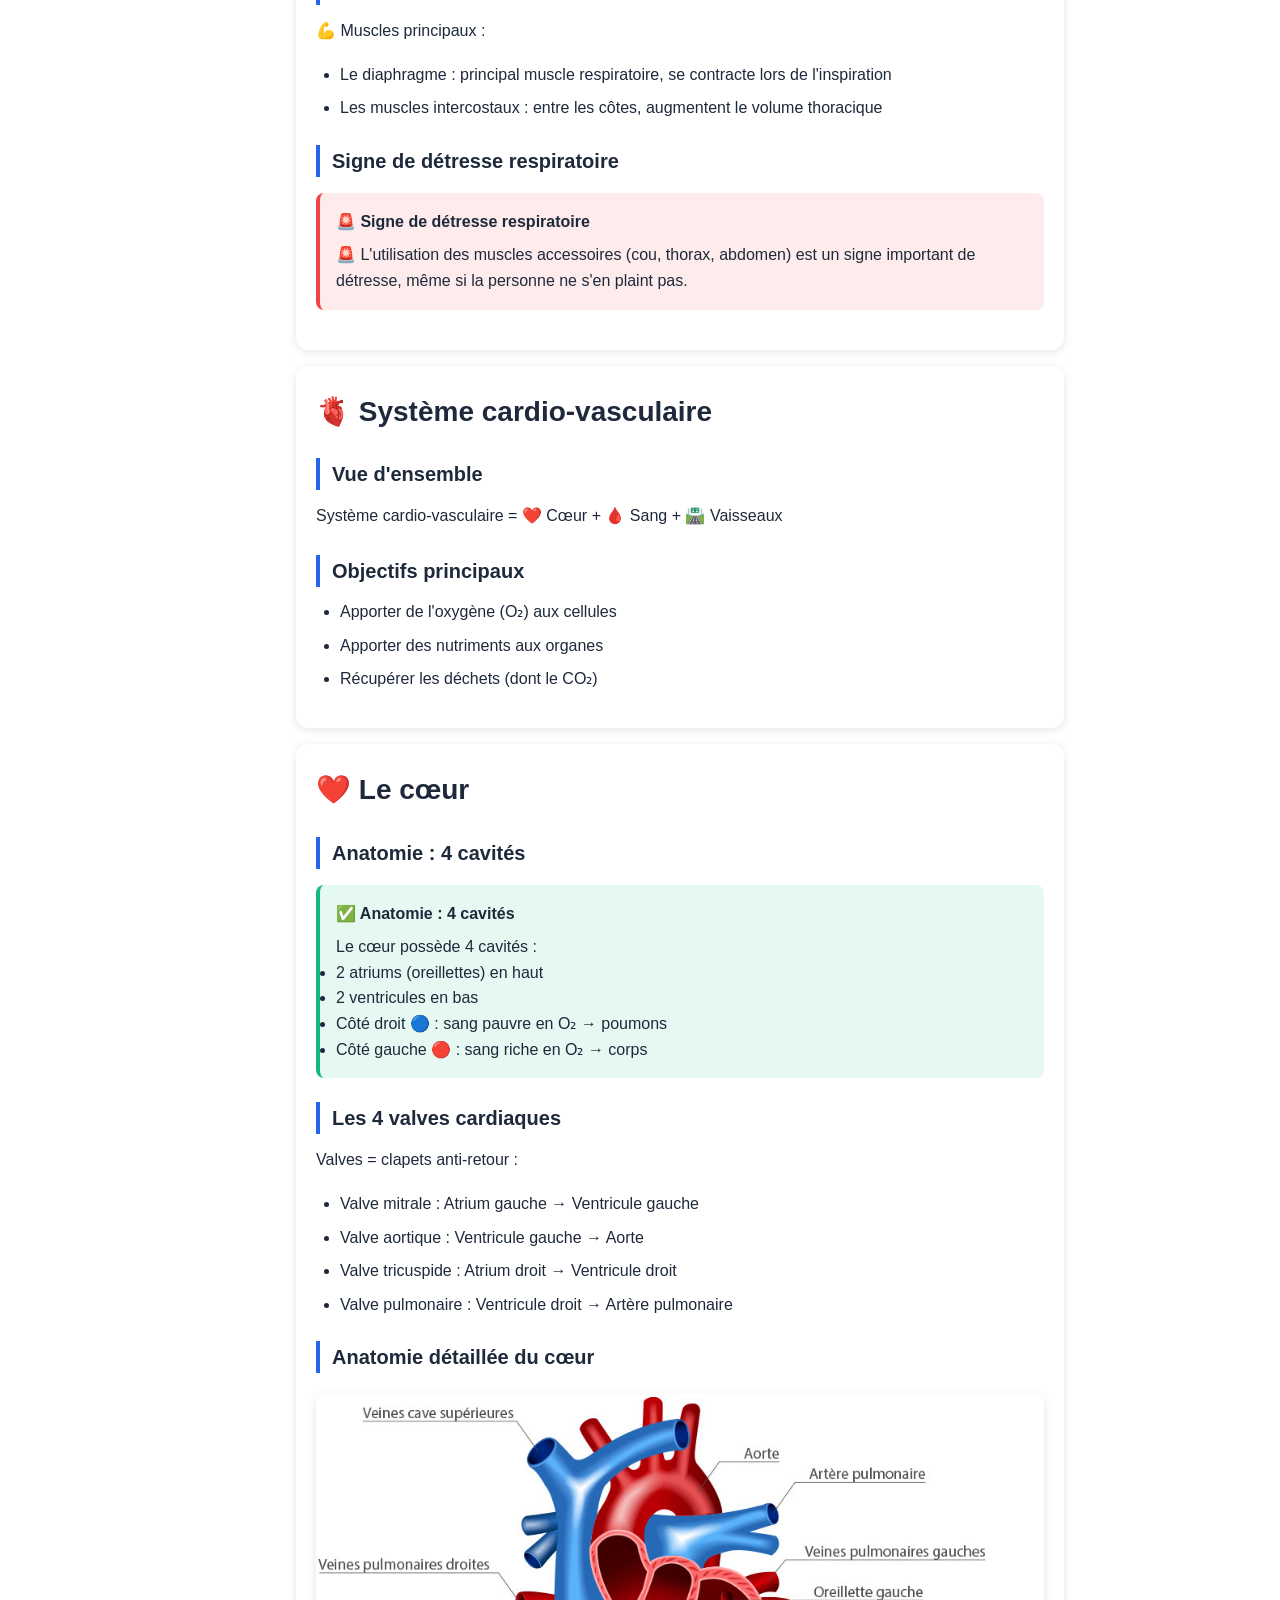
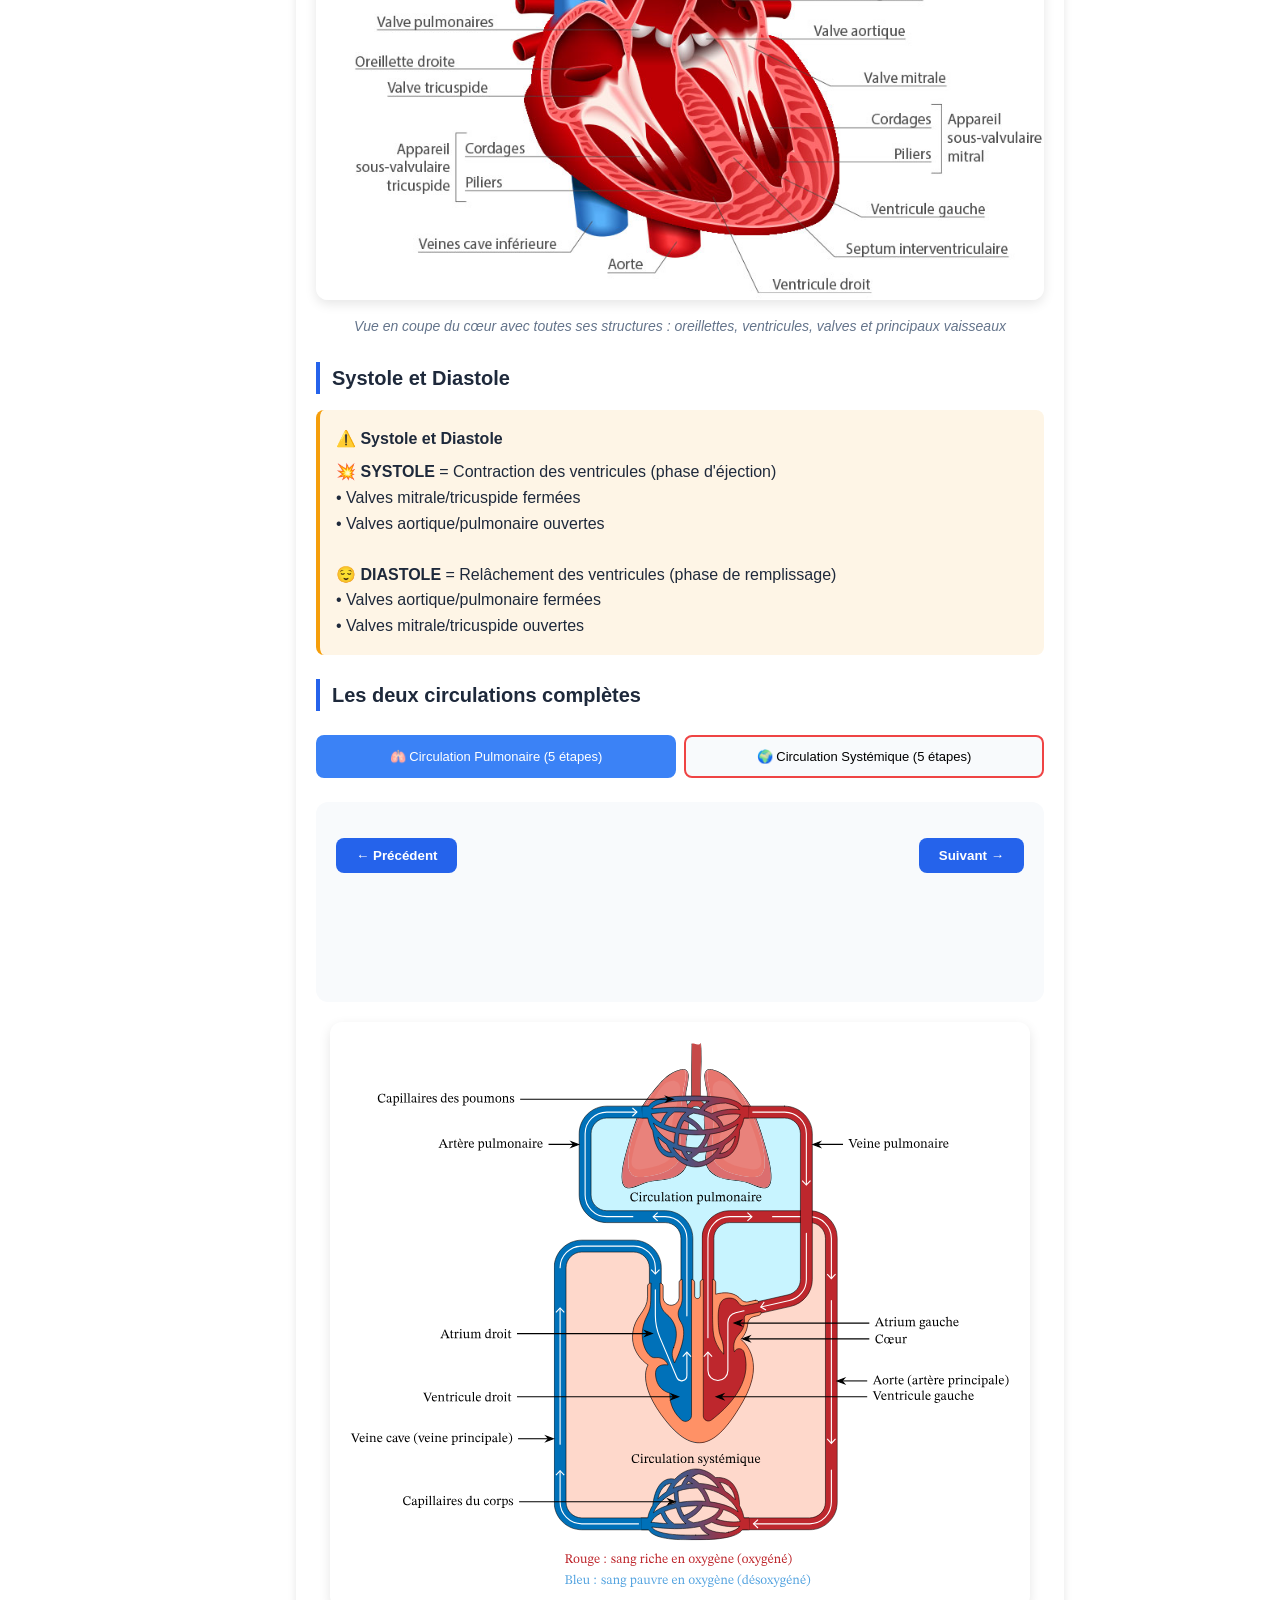
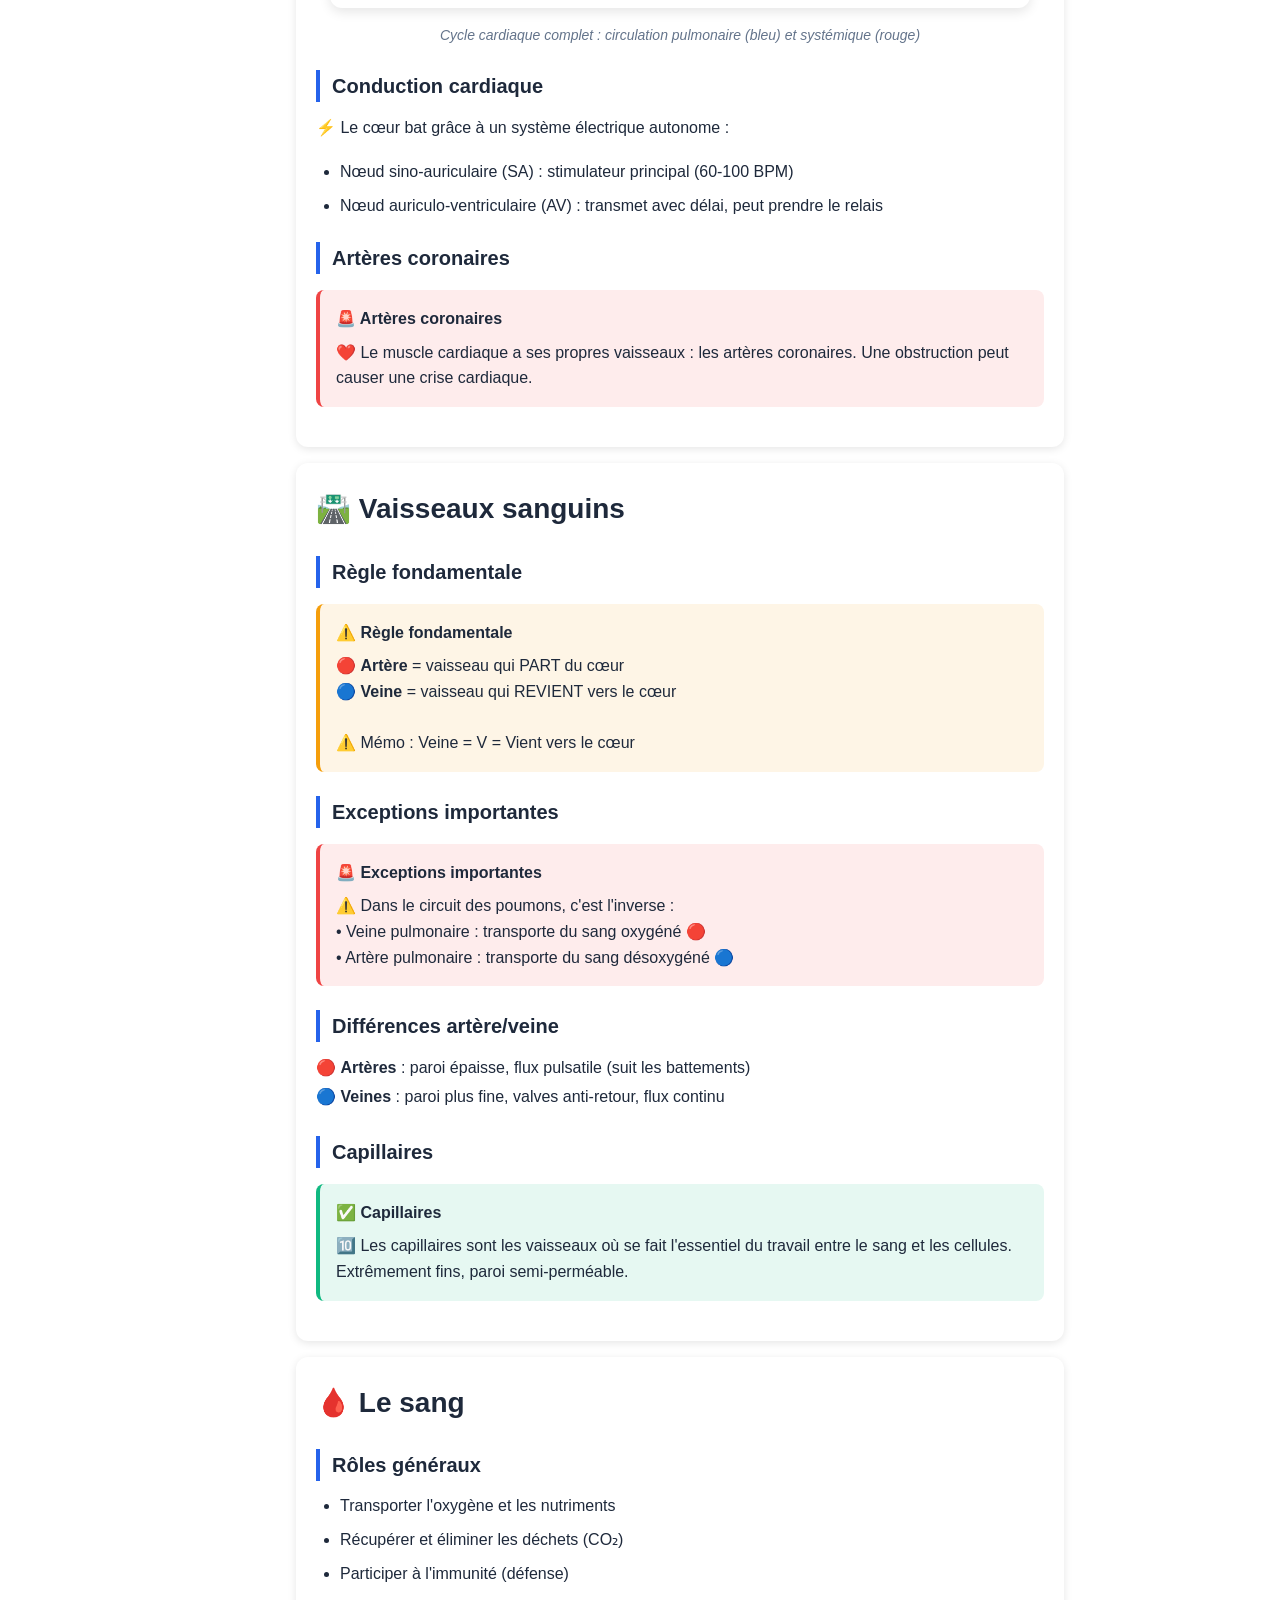
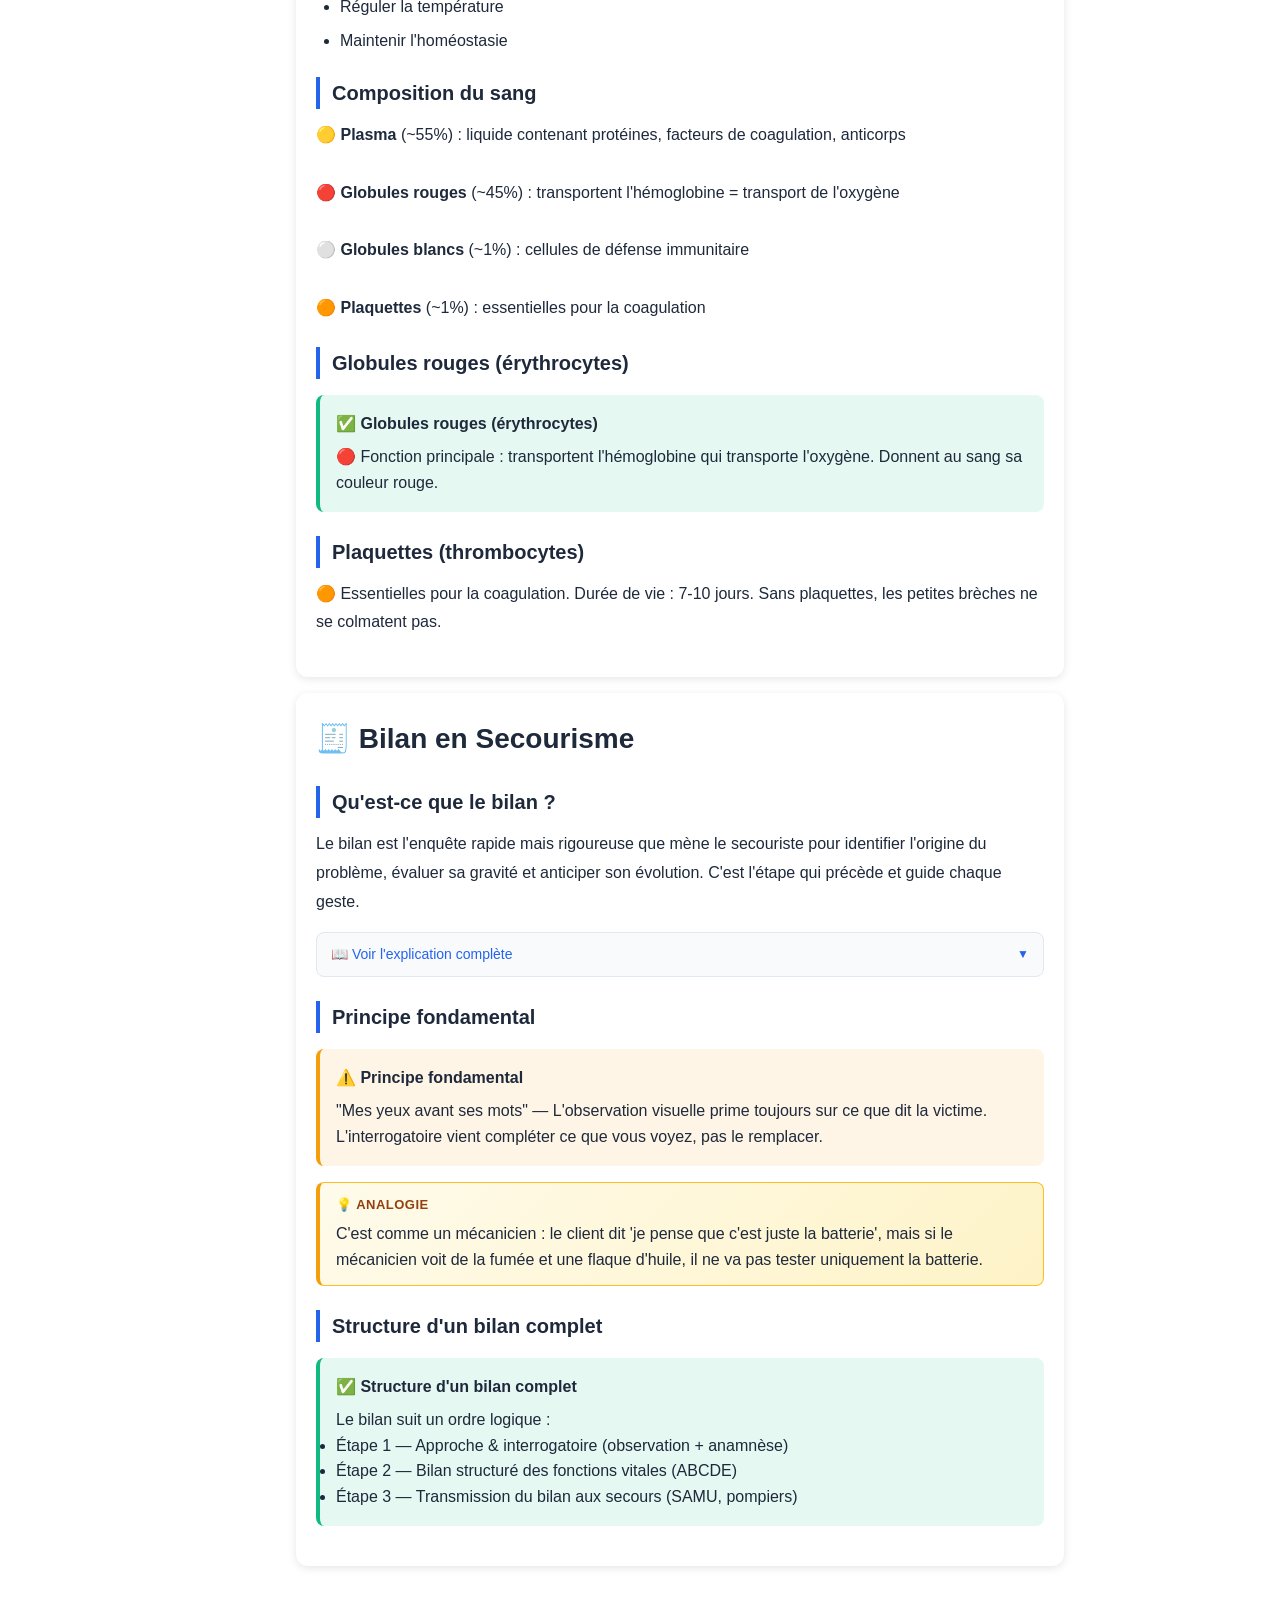
==== commit 4c9f0d48: "Merge remote + fix flashcards mobile et nouveaux contenus - Résolution des conflits avec les commits" ====
--- a/index.html
+++ b/index.html
@@ -57,6 +57,25 @@
             <div class="nav-sub-item" data-section="cardio-coeur">Le cœur</div>
             <div class="nav-sub-item" data-section="cardio-vaisseaux">Vaisseaux sanguins</div>
             <div class="nav-sub-item" data-section="cardio-sang">Le sang</div>
+
+            <div class="nav-item" data-section="bilan">🧾 Bilan en Secourisme</div>
+            <div class="nav-sub-item" data-section="bilan-pieges">Pièges mentaux</div>
+            <div class="nav-sub-item" data-section="bilan-interrogatoire">L'interrogatoire</div>
+            <div class="nav-sub-item" data-section="bilan-faras">Respiration — FARAS</div>
+            <div class="nav-sub-item" data-section="bilan-farattt">Circulation — FARATTT</div>
+            <div class="nav-sub-item" data-section="bilan-pieges-tech">Pièges techniques</div>
+
+            <div class="nav-item" data-section="traitement">🏥 Traitement de la Victime</div>
+            <div class="nav-sub-item" data-section="traitement-a">A — Airway</div>
+            <div class="nav-sub-item" data-section="traitement-b">B — Breathing</div>
+            <div class="nav-sub-item" data-section="traitement-c">C — Circulation</div>
+            <div class="nav-sub-item" data-section="traitement-de">D — Disability & E — Exposure</div>
+            <div class="nav-sub-item" data-section="traitement-evacuation">Décision d'évacuation</div>
+
+            <div class="nav-item" data-section="urgences">🆘 Urgences Spécifiques</div>
+            <div class="nav-sub-item" data-section="urgences-inconsciente">Victime inconsciente</div>
+            <div class="nav-sub-item" data-section="urgences-convulsions">Convulsions</div>
+            <div class="nav-sub-item" data-section="urgences-remise">Transmission aux secours</div>
         </div>
     </nav>
     <div class="sidebar-tab" id="sidebarTab">📚 MENU</div>
@@ -111,87 +130,131 @@
         <img id="lightboxImg" src="" alt="">
     </div>
 
-<!-- SECTION FLASHCARDS - VERSION MINIMALISTE -->
-<div id="flashcards-section" style="display: none;">
-    <div style="max-width: 500px; margin: 0 auto; padding: 20px;">
-        
-        <!-- Header simple -->
-        <div style="display: flex; justify-content: space-between; align-items: center; margin-bottom: 20px;">
-            <h2 style="margin: 0;">🎴 Flashcards</h2>
-            <button onclick="hideFlashcardsSection()" style="font-size: 24px; background: none; border: none; cursor: pointer;">✕</button>
-        </div>
-
-        <!-- Compteur -->
-        <div id="fc-counter" style="text-align: center; font-size: 18px; font-weight: bold; margin-bottom: 10px;">
-            1 / 30
-        </div>
-
-        <!-- Barre de progression -->
-        <div style="width: 100%; height: 6px; background: #e5e7eb; border-radius: 3px; margin-bottom: 30px; overflow: hidden;">
-            <div id="fc-progress" style="height: 100%; background: #2563eb; width: 0%; transition: width 0.3s;"></div>
-        </div>
-
-        <!-- CARTE -->
-        <div id="fc-card" style="background: var(--bg-card); color: var(--text-primary); border-radius: 16px; padding: 30px; box-shadow: 0 4px 20px rgba(0,0,0,0.1); min-height: 350px; display: flex; flex-direction: column; justify-content: space-between;">
-            
-            <!-- Zone question/réponse -->
-            <div>
-                <div id="fc-label" style="text-align: center; font-size: 11px; font-weight: bold; color: #6b7280; letter-spacing: 2px; text-transform: uppercase; margin-bottom: 20px;">
-                    QUESTION
-                </div>
-                
-                <div id="fc-text" style="font-size: 18px; line-height: 1.6; text-align: center; color: var(--text-primary); min-height: 200px; display: flex; align-items: center; justify-content: center; overflow-y: auto; max-height: 300px;">
-                    <!-- Texte injecté ici -->
-                </div>
-            </div>
-
-            <!-- Boutons -->
-            <div id="fc-buttons">
-                <!-- Bouton "Voir réponse" (montré par défaut) -->
-                <button id="fc-btn-flip" onclick="showAnswer()" style="width: 100%; padding: 16px; background: #2563eb; color: white; border: none; border-radius: 12px; font-size: 16px; font-weight: 600; cursor: pointer; margin-top: 20px;">
-                    👁️ Voir la réponse
-                </button>
-
-                <!-- Boutons difficulté (cachés par défaut) -->
-                <div id="fc-btn-difficulty" style="display: none; margin-top: 20px;">
-                    <div style="display: grid; grid-template-columns: 1fr 1fr 1fr; gap: 10px;">
-                        <button onclick="rate(3)" style="padding: 16px 10px; background: #ef4444; color: white; border: none; border-radius: 12px; cursor: pointer; font-size: 14px; font-weight: 600;">
-                            😫<br>Difficile
+    <!-- SECTION FLASHCARDS - structurée avec .flashcard-new-* mais compatible JS existant -->
+    <div id="flashcards-section" style="display: none;">
+        <div class="flashcard-new-container">
+            
+            <!-- Header avec bouton fermer -->
+            <div class="flashcard-new-header">
+                <h2>🎴 Flashcards</h2>
+                <button type="button" class="btn-close-flashcards" onclick="hideFlashcardsSection()">✕</button>
+            </div>
+
+            <!-- Filtres par section -->
+            <div style="display: flex; gap: 8px; margin-bottom: 20px; overflow-x: auto; padding-bottom: 10px;">
+                <button onclick="filterCards('all')" id="filter-all" class="fc-filter-btn" style="padding: 8px 16px; background: var(--primary); color: white; border: none; border-radius: 20px; font-size: 14px; font-weight: 600; cursor: pointer; white-space: nowrap;">
+                    Toutes
+                </button>
+                <button onclick="filterCards('intro')" id="filter-intro" class="fc-filter-btn" style="padding: 8px 16px; background: var(--bg-card); color: var(--text-primary); border: 2px solid var(--border); border-radius: 20px; font-size: 14px; font-weight: 600; cursor: pointer; white-space: nowrap;">
+                    Intro
+                </button>
+                <button onclick="filterCards('nerveux')" id="filter-nerveux" class="fc-filter-btn" style="padding: 8px 16px; background: var(--bg-card); color: var(--text-primary); border: 2px solid var(--border); border-radius: 20px; font-size: 14px; font-weight: 600; cursor: pointer; white-space: nowrap;">
+                    Nerveux
+                </button>
+                <button onclick="filterCards('respiratoire')" id="filter-respiratoire" class="fc-filter-btn" style="padding: 8px 16px; background: var(--bg-card); color: var(--text-primary); border: 2px solid var(--border); border-radius: 20px; font-size: 14px; font-weight: 600; cursor: pointer; white-space: nowrap;">
+                    Respiratoire
+                </button>
+                <button onclick="filterCards('cardio')" id="filter-cardio" class="fc-filter-btn" style="padding: 8px 16px; background: var(--bg-card); color: var(--text-primary); border: 2px solid var(--border); border-radius: 20px; font-size: 14px; font-weight: 600; cursor: pointer; white-space: nowrap;">
+                    Cardio
+                </button>
+            </div>
+
+            <!-- Compteur -->
+            <div id="fc-counter" class="flashcard-new-counter">
+                1 / 30
+            </div>
+
+            <!-- Barre de progression -->
+            <div class="flashcard-new-progress">
+                <div id="fc-progress" class="flashcard-new-progress-fill"></div>
+            </div>
+
+            <!-- Carte (sans 3D, gérée via JS en affichant/cachant les faces) -->
+            <div id="fc-card-wrapper" class="flashcard-new-wrapper">
+                <div id="fc-card" class="flashcard-new">
+                    
+                    <!-- FACE AVANT (Question) -->
+                    <div id="fc-front" class="flashcard-new-face flashcard-new-question">
+                        <div>
+                            <div class="flashcard-new-label">
+                                QUESTION
+                            </div>
+                            <div id="fc-question" class="flashcard-new-text">
+                                <!-- Question -->
+                            </div>
+                        </div>
+                        <button type="button" class="flashcard-new-btn-flip" onclick="flipCard()">
+                            👁️ Voir la réponse
                         </button>
-                        <button onclick="rate(2)" style="padding: 16px 10px; background: #f59e0b; color: white; border: none; border-radius: 12px; cursor: pointer; font-size: 14px; font-weight: 600;">
-                            😐<br>Moyen
-                        </button>
-                        <button onclick="rate(1)" style="padding: 16px 10px; background: #10b981; color: white; border: none; border-radius: 12px; cursor: pointer; font-size: 14px; font-weight: 600;">
-                            😊<br>Facile
-                        </button>
-                    </div>
-                </div>
-            </div>
-        </div>
-
-        <!-- Stats -->
-        <div style="display: grid; grid-template-columns: 1fr 1fr 1fr; gap: 10px; margin-top: 20px;">
-            <div style="background: white; border-radius: 12px; padding: 16px; text-align: center; box-shadow: 0 2px 8px rgba(0,0,0,0.1);">
-                <div style="font-size: 28px;">😊</div>
-                <div id="fc-stat-easy" style="font-size: 24px; font-weight: bold; color: #2563eb;">0</div>
-            </div>
-            <div style="background: white; border-radius: 12px; padding: 16px; text-align: center; box-shadow: 0 2px 8px rgba(0,0,0,0.1);">
-                <div style="font-size: 28px;">😐</div>
-                <div id="fc-stat-medium" style="font-size: 24px; font-weight: bold; color: #2563eb;">0</div>
-            </div>
-            <div style="background: white; border-radius: 12px; padding: 16px; text-align: center; box-shadow: 0 2px 8px rgba(0,0,0,0.1);">
-                <div style="font-size: 28px;">😫</div>
-                <div id="fc-stat-hard" style="font-size: 24px; font-weight: bold; color: #2563eb;">0</div>
-            </div>
-        </div>
-
-        <!-- Bouton mélanger -->
-        <button onclick="shuffle()" style="width: 100%; padding: 14px; margin-top: 20px; background: white; border: 2px solid #e5e7eb; border-radius: 12px; font-size: 16px; font-weight: 600; cursor: pointer;">
-            🔀 Mélanger les cartes
-        </button>
-
-    </div>
-</div>
+                    </div>
+
+                    <!-- FACE ARRIÈRE (Réponse) -->
+                    <div id="fc-back" class="flashcard-new-face flashcard-new-answer">
+                        <div>
+                            <div class="flashcard-new-label">
+                                RÉPONSE
+                            </div>
+                            <div id="fc-answer" class="flashcard-new-text">
+                                <!-- Réponse -->
+                            </div>
+                        </div>
+                        <div class="flashcard-new-actions">
+                            <button type="button" class="flashcard-new-btn flashcard-new-btn-hard" onclick="rate(3)">
+                                😫
+                                <span>Difficile</span>
+                            </button>
+                            <button type="button" class="flashcard-new-btn flashcard-new-btn-medium" onclick="rate(2)">
+                                😐
+                                <span>Moyen</span>
+                            </button>
+                            <button type="button" class="flashcard-new-btn flashcard-new-btn-easy" onclick="rate(1)">
+                                😊
+                                <span>Facile</span>
+                            </button>
+                        </div>
+                    </div>
+                </div>
+            </div>
+
+            <!-- Navigation : Précédent / Passer / Suivant -->
+            <div style="display: grid; grid-template-columns: 1fr 1fr 1fr; gap: 10px; margin-bottom: 20px;">
+                <button type="button" onclick="previousCard()" style="padding: 12px; background: var(--bg-card); color: var(--text-primary); border: 2px solid var(--border); border-radius: 12px; font-size: 14px; font-weight: 600; cursor: pointer;">
+                    ← Précédent
+                </button>
+                <button type="button" onclick="skipCard()" style="padding: 12px; background: var(--bg-card); color: var(--text-primary); border: 2px solid var(--border); border-radius: 12px; font-size: 14px; font-weight: 600; cursor: pointer;">
+                    Passer →
+                </button>
+                <button type="button" onclick="nextCard()" style="padding: 12px; background: var(--bg-card); color: var(--text-primary); border: 2px solid var(--border); border-radius: 12px; font-size: 14px; font-weight: 600; cursor: pointer;">
+                    Suivant →
+                </button>
+            </div>
+
+            <!-- Stats -->
+            <div class="flashcard-new-stats">
+                <div class="flashcard-new-stat">
+                    <div class="flashcard-new-stat-icon">😊</div>
+                    <div id="fc-stat-easy" class="flashcard-new-stat-value">0</div>
+                </div>
+                <div class="flashcard-new-stat">
+                    <div class="flashcard-new-stat-icon">😐</div>
+                    <div id="fc-stat-medium" class="flashcard-new-stat-value">0</div>
+                </div>
+                <div class="flashcard-new-stat">
+                    <div class="flashcard-new-stat-icon">😫</div>
+                    <div id="fc-stat-hard" class="flashcard-new-stat-value">0</div>
+                </div>
+            </div>
+
+            <!-- Bouton mélanger -->
+            <button
+                type="button"
+                class="flashcard-new-btn-shuffle"
+                onclick="shuffle()">
+                🔀 Mélanger les cartes
+            </button>
+
+        </div>
+    </div>
     <!-- Modal Progression -->
     <div class="modal" id="progressModal">
         <div class="modal-overlay" id="progressOverlay"></div>
--- a/style.css
+++ b/style.css
@@ -523,23 +523,7 @@
         }
 
         /* Bouton précédent avec dégradé */
-        .cycle-nav-btn.gradient-prev {
-            background: linear-gradient(90deg, #3b82f6 0%, #ef4444 100%);
-        }
-
-        /* Bouton suivant avec dégradé */
-        .cycle-nav-btn.gradient-next {
-            background: linear-gradient(90deg, #3b82f6 0%, #ef4444 100%);
-        }
-
-        /* Pour l'étape 4 systemique (rouge vers bleu) */
-        .cycle-nav-btn.gradient-prev-rb {
-            background: linear-gradient(90deg, #ef4444 0%, #3b82f6 100%);
-        }
-
-        .cycle-nav-btn.gradient-next-rb {
-            background: linear-gradient(90deg, #ef4444 0%, #3b82f6 100%);
-        }
+
 
         .step-title {
             font-size: 18px;
@@ -591,34 +575,78 @@
 
         /* Boutons - dégradés ajustés (50% couleur unie + 50% dégradé) */
 
-        /* Bouton précédent - étape 4 pulmonaire (50% bleu, 50% dégradé vers rouge) */
+        /* Bouton précédent - étape 4 pulmonaire (Bleu → 50% du dégradé) */
         .cycle-nav-btn.gradient-prev-pulm {
-            background: linear-gradient(90deg, #3b82f6 0%, #3b82f6 50%, #ef4444 100%);
+            background: linear-gradient(
+                90deg,
+                #3b82f6 0%,      /* Bleu pur */
+                #3b82f6 50%,     /* Bleu pur jusqu'à 50% */
+                #8b5cf6 75%,     /* Violet (milieu) */
+                #ef4444 100%     /* Début rouge (étape 5) */
+            );
         }
 
         /* Bouton suivant - étape 4 pulmonaire (50% dégradé depuis bleu, 50% rouge) */
         .cycle-nav-btn.gradient-next-pulm {
-            background: linear-gradient(90deg, #3b82f6 0%, #ef4444 50%, #ef4444 100%);
-        }
-
-        /* Bouton précédent - étape 4 systémique (50% rouge, 50% dégradé vers bleu) */
+            background: linear-gradient(
+                90deg,
+                #ef4444 0%,      /* Suite du dégradé (étape 5) */
+                #f87171 25%,     /* Rouge moyen */
+                #ef4444 50%,     /* Rouge pur */
+                #ef4444 100%     /* Rouge pur jusqu'à la fin */
+            );
+        }
+
+        /* Bouton précédent - étape 4 systémique (Rouge → 50% du dégradé) */
         .cycle-nav-btn.gradient-prev-syst {
-            background: linear-gradient(90deg, #ef4444 0%, #ef4444 50%, #3b82f6 100%);
-        }
-
-        /* Bouton suivant - étape 4 systémique (50% dégradé depuis rouge, 50% bleu) */
+            background: linear-gradient(
+                90deg,
+                #ef4444 0%,      /* Rouge pur */
+                #ef4444 50%,     /* Rouge pur jusqu'à 50% */
+                #8b5cf6 75%,     /* Violet (milieu) */
+                #3b82f6 100%     /* Début bleu (étape 5) */
+            );
+        }
+
+        /* Bouton suivant - étape 4 systémique (50% du dégradé → Bleu) */
         .cycle-nav-btn.gradient-next-syst {
-            background: linear-gradient(90deg, #ef4444 0%, #3b82f6 50%, #3b82f6 100%);
-        }
-
-        /* Bouton précédent - étape 5 pulmonaire (bleu vers rouge) */
+            background: linear-gradient(
+                90deg,
+                #3b82f6 0%,      /* Suite du dégradé (étape 5) */
+                #60a5fa 25%,     /* Bleu moyen */
+                #3b82f6 50%,     /* Bleu pur */
+                #3b82f6 100%     /* Bleu pur jusqu'à la fin */
+            );
+        }
+
+        /* Bouton précédent - étape 5 pulmonaire (dégradé complet) */
         .cycle-nav-btn.gradient-prev {
-            background: linear-gradient(90deg, #3b82f6 0%, #ef4444 100%);
-        }
-
-        /* Bouton précédent - étape 5 systémique (rouge vers bleu) */
+            background: linear-gradient(
+                90deg,
+                #3b82f6 0%,
+                #8b5cf6 50%,
+                #ef4444 100%
+            );
+        }
+
+        /* Bouton précédent - étape 5 systémique (dégradé complet) */
         .cycle-nav-btn.gradient-prev-rb {
-            background: linear-gradient(90deg, #ef4444 0%, #3b82f6 100%);
+            background: linear-gradient(
+                90deg,
+                #ef4444 0%,
+                #8b5cf6 50%,
+                #3b82f6 100%
+            );
+        }
+
+        /* Bouton suivant - étape 5 pulmonaire (Rouge pur, retour au début) */
+        .cycle-nav-btn.gradient-next {
+            background: #ef4444;
+        }
+
+        /* Bouton suivant - étape 5 systémique (Bleu pur, retour au début) */
+        .cycle-nav-btn.gradient-next-rb {
+            background: #3b82f6;
         }
 
         .blood-type {
@@ -898,6 +926,145 @@
         .install-prompt.show {
             display: flex;
         }
+
+        /* ===== ACCORDÉON ===== */
+        .accordion-toggle {
+            display: flex;
+            align-items: center;
+            justify-content: space-between;
+            padding: 10px 14px;
+            background: var(--bg-secondary);
+            border: 1px solid var(--border);
+            border-radius: 8px;
+            cursor: pointer;
+            margin-top: 8px;
+            font-size: 14px;
+            color: var(--primary);
+            font-weight: 500;
+            user-select: none;
+            transition: background 0.2s;
+        }
+
+        .accordion-toggle:active { background: var(--border); }
+
+        .accordion-arrow {
+            font-size: 12px;
+            transition: transform 0.2s;
+        }
+
+        .accordion-content {
+            display: none;
+            padding: 12px 14px;
+            background: var(--bg-secondary);
+            border: 1px solid var(--border);
+            border-top: none;
+            border-radius: 0 0 8px 8px;
+            margin-bottom: 4px;
+            line-height: 1.7;
+        }
+
+        .accordion-content.open { display: block; }
+
+        /* ===== BOÎTE MNÉMOTECHNIQUE ===== */
+        .info-box.mnemonic {
+            background: linear-gradient(135deg, #f0f4ff, #e8edff);
+            border-left: 4px solid #6366f1;
+        }
+
+        [data-theme="dark"] .info-box.mnemonic {
+            background: linear-gradient(135deg, #1e1b4b, #2e1065);
+            border-left: 4px solid #818cf8;
+            color: #e0e7ff;
+        }
+
+        /* ===== BOÎTE ANALOGIE ===== */
+        .analogy-box {
+            background: linear-gradient(135deg, #fffbeb, #fef3c7);
+            border: 1px solid #fbbf24;
+            border-left: 4px solid #f59e0b;
+            border-radius: 8px;
+            padding: 12px 16px;
+            margin: 8px 0;
+        }
+
+        [data-theme="dark"] .analogy-box {
+            background: linear-gradient(135deg, #1c1204, #2d1f04);
+            border-color: #92400e;
+            border-left-color: #b45309;
+        }
+
+        .analogy-title {
+            font-weight: 700;
+            color: #92400e;
+            margin-bottom: 6px;
+            font-size: 13px;
+            text-transform: uppercase;
+            letter-spacing: 0.5px;
+        }
+
+        [data-theme="dark"] .analogy-title { color: #fbbf24; }
+
+        /* ===== BOÎTE EXEMPLE CONCRET ===== */
+        .example-box {
+            background: linear-gradient(135deg, #f0fdf4, #dcfce7);
+            border: 1px solid #86efac;
+            border-left: 4px solid #22c55e;
+            border-radius: 8px;
+            padding: 12px 16px;
+            margin: 8px 0;
+        }
+
+        [data-theme="dark"] .example-box {
+            background: linear-gradient(135deg, #052e16, #14532d);
+            border-color: #15803d;
+            border-left-color: #16a34a;
+        }
+
+        .example-title {
+            font-weight: 700;
+            color: #15803d;
+            margin-bottom: 6px;
+            font-size: 13px;
+            text-transform: uppercase;
+            letter-spacing: 0.5px;
+        }
+
+        [data-theme="dark"] .example-title { color: #4ade80; }
+
+        /* ===== NAVIGATION PREV / NEXT ===== */
+        .section-nav-btns {
+            display: flex;
+            justify-content: space-between;
+            gap: 12px;
+            margin-top: 28px;
+            padding-top: 16px;
+            border-top: 1px solid var(--border);
+        }
+
+        .section-nav-btn {
+            flex: 1;
+            padding: 12px 14px;
+            background: var(--bg-secondary);
+            border: 1px solid var(--border);
+            border-radius: 10px;
+            color: var(--primary);
+            font-weight: 500;
+            cursor: pointer;
+            font-size: 13px;
+            line-height: 1.4;
+            transition: background 0.15s, border-color 0.15s;
+        }
+
+        .section-nav-btn.prev { text-align: left; }
+        .section-nav-btn.next { text-align: right; }
+
+        .section-nav-btn:active,
+        .section-nav-btn:hover {
+            background: var(--border);
+            border-color: var(--primary);
+        }
+
+        /* ===== FIN DES STYLES SUPPLÉMENTAIRES ===== */
 
         .install-btn {
             padding: 8px 16px;
@@ -994,8 +1161,9 @@
     color: white;
     transform: rotate(90deg);
 }
+
 /* ========================================
-   FLASHCARDS - NOUVELLE CONCEPTION MOBILE
+   FLASHCARDS - VERSION FLIP 3D
    ======================================== */
 
 .flashcard-new-container {
@@ -1007,7 +1175,6 @@
     flex-direction: column;
 }
 
-/* Header */
 .flashcard-new-header {
     display: flex;
     justify-content: space-between;
@@ -1030,12 +1197,8 @@
     color: var(--text-primary);
     font-size: 1.5rem;
     cursor: pointer;
-    display: flex;
-    align-items: center;
-    justify-content: center;
-}
-
-/* Compteur */
+}
+
 .flashcard-new-counter {
     text-align: center;
     font-size: 1.125rem;
@@ -1044,7 +1207,6 @@
     margin-bottom: 12px;
 }
 
-/* Barre de progression */
 .flashcard-new-progress {
     width: 100%;
     height: 8px;
@@ -1062,35 +1224,51 @@
     width: 0%;
 }
 
-/* Wrapper de la carte */
+/* Wrapper avec perspective pour 3D */
 .flashcard-new-wrapper {
-    flex: 1;
+    perspective: 1000px;
+    margin-bottom: 24px;
+    min-height: 450px;
     display: flex;
     align-items: center;
     justify-content: center;
-    margin-bottom: 24px;
-    min-height: 400px;
-}
-
-/* Carte principale */
+}
+
+/* Carte avec transition 3D */
 .flashcard-new {
+    position: relative;
     width: 100%;
     max-width: 500px;
+    height: 450px;
+    transition: transform 0.6s;
+    transform-style: preserve-3d;
+}
+
+/* Rotation quand flipped */
+.flashcard-new.flipped {
+    transform: rotateY(180deg);
+}
+
+/* Faces de la carte */
+.flashcard-new-face {
+    position: absolute;
+    width: 100%;
+    height: 100%;
+    backface-visibility: hidden;
     background: var(--bg-card);
     border-radius: 20px;
-    box-shadow: 0 10px 40px rgba(0, 0, 0, 0.15);
-    overflow: hidden;
-}
-
-/* Face de la carte */
-.flashcard-new-face {
     padding: 32px 24px;
     display: flex;
     flex-direction: column;
-    min-height: 400px;
-}
-
-/* Label QUESTION/RÉPONSE */
+    justify-content: space-between;
+    box-shadow: 0 10px 40px rgba(0, 0, 0, 0.15);
+}
+
+/* Face arrière retournée de 180° */
+.flashcard-new-answer {
+    transform: rotateY(180deg);
+}
+
 .flashcard-new-label {
     text-align: center;
     font-size: 0.75rem;
@@ -1101,39 +1279,38 @@
     margin-bottom: 24px;
 }
 
-/* Texte de la carte */
 .flashcard-new-text {
     flex: 1;
     display: flex;
-    align-items: center;
-    justify-content: center;
-    text-align: center;
+    align-items: flex-start;
+    justify-content: flex-start;
     font-size: 1.125rem;
     line-height: 1.7;
     color: var(--text-primary);
     padding: 16px;
     overflow-y: auto;
-}
-
-/* Texte question (plus gros) */
+    max-height: 200px;
+}
+
+/* Question (centré, gros) */
 .flashcard-new-question .flashcard-new-text {
+    text-align: center;
     font-size: 1.25rem;
     font-weight: 500;
 }
 
-/* Texte réponse (aligné à gauche) */
+/* Réponse (gauche, normal) */
 .flashcard-new-answer .flashcard-new-text {
     text-align: left;
     font-size: 1rem;
 }
 
-/* Support HTML dans les réponses */
 .flashcard-new-answer .flashcard-new-text strong {
     color: var(--primary);
     font-weight: 600;
 }
 
-/* Bouton "Voir la réponse" */
+/* Bouton flip */
 .flashcard-new-btn-flip {
     width: 100%;
     padding: 16px;
@@ -1150,10 +1327,9 @@
 
 .flashcard-new-btn-flip:active {
     transform: scale(0.98);
-    background: #1d4ed8;
-}
-
-/* Actions (boutons difficulté) */
+}
+
+/* Boutons difficulté */
 .flashcard-new-actions {
     display: grid;
     grid-template-columns: 1fr 1fr 1fr;
@@ -1177,8 +1353,6 @@
 
 .flashcard-new-btn span {
     font-size: 0.75rem;
-    text-transform: uppercase;
-    letter-spacing: 0.5px;
 }
 
 .flashcard-new-btn:active {
@@ -1224,7 +1398,6 @@
 .flashcard-new-stat-value {
     font-size: 1.5rem;
     font-weight: 700;
-    color: var(--primary);
 }
 
 /* Bouton mélanger */
@@ -1243,9 +1416,6 @@
 
 .flashcard-new-btn-shuffle:active {
     transform: scale(0.98);
-    border-color: var(--primary);
-    background: var(--primary);
-    color: white;
 }
 
 /* Scrollbar */
@@ -1674,24 +1844,61 @@
    ======================================== */
 
 @media print {
-    .modal-overlay,
-    .modal-close,
-    .quick-review-actions,
-    .header,
-    .sidebar,
-    .bottom-nav,
-    .scroll-top {
+    /* Forcer un fond clair (éviter les pages noires en mode sombre) */
+    html,
+    body {
+        background: #ffffff !important;
+        color: #000000 !important;
+    }
+
+    /* Masquer tout le reste de l'application par défaut */
+    body * {
         display: none !important;
     }
 
-    .modal-content {
-        max-width: 100%;
-        padding: 0;
-        box-shadow: none;
-    }
-
+    /* Ne garder visibles que les éléments utiles de la Révision Rapide */
+    #quickReviewModal,
+    #quickReviewModal .modal-content,
+    #quickReviewModal .quick-review-header,
+    #quickReviewContent,
+    #quickReviewContent * {
+        display: block !important;
+    }
+
+    /* Ne jamais imprimer l'overlay ou les boutons d'action */
+    #quickReviewOverlay,
+    #closeQuickReview,
+    .quick-review-actions {
+        display: none !important;
+    }
+
+    /* Forcer la modale en mode "page" plein écran pour l'impression */
+    #quickReviewModal {
+        position: static !important;
+        padding: 0 !important;
+        margin: 0 !important;
+    }
+
+    #quickReviewModal .modal-content {
+        max-width: 100% !important;
+        width: 100% !important;
+        padding: 10mm !important; /* marges papier confortables */
+        box-shadow: none !important;
+        background: #ffffff !important;
+        max-height: none !important;      /* ne pas couper à 90vh */
+        overflow: visible !important;     /* tout le contenu doit être imprimé */
+    }
+
+    /* S'assurer que la zone de contenu n'est pas scrollée mais entièrement imprimée */
+    #quickReviewContent {
+        max-height: none !important;
+        overflow: visible !important;
+    }
+
+    /* Chaque point critique évite d'être coupé en plein milieu de page */
     .critical-point {
         page-break-inside: avoid;
+        background: transparent !important;
     }
 }
 
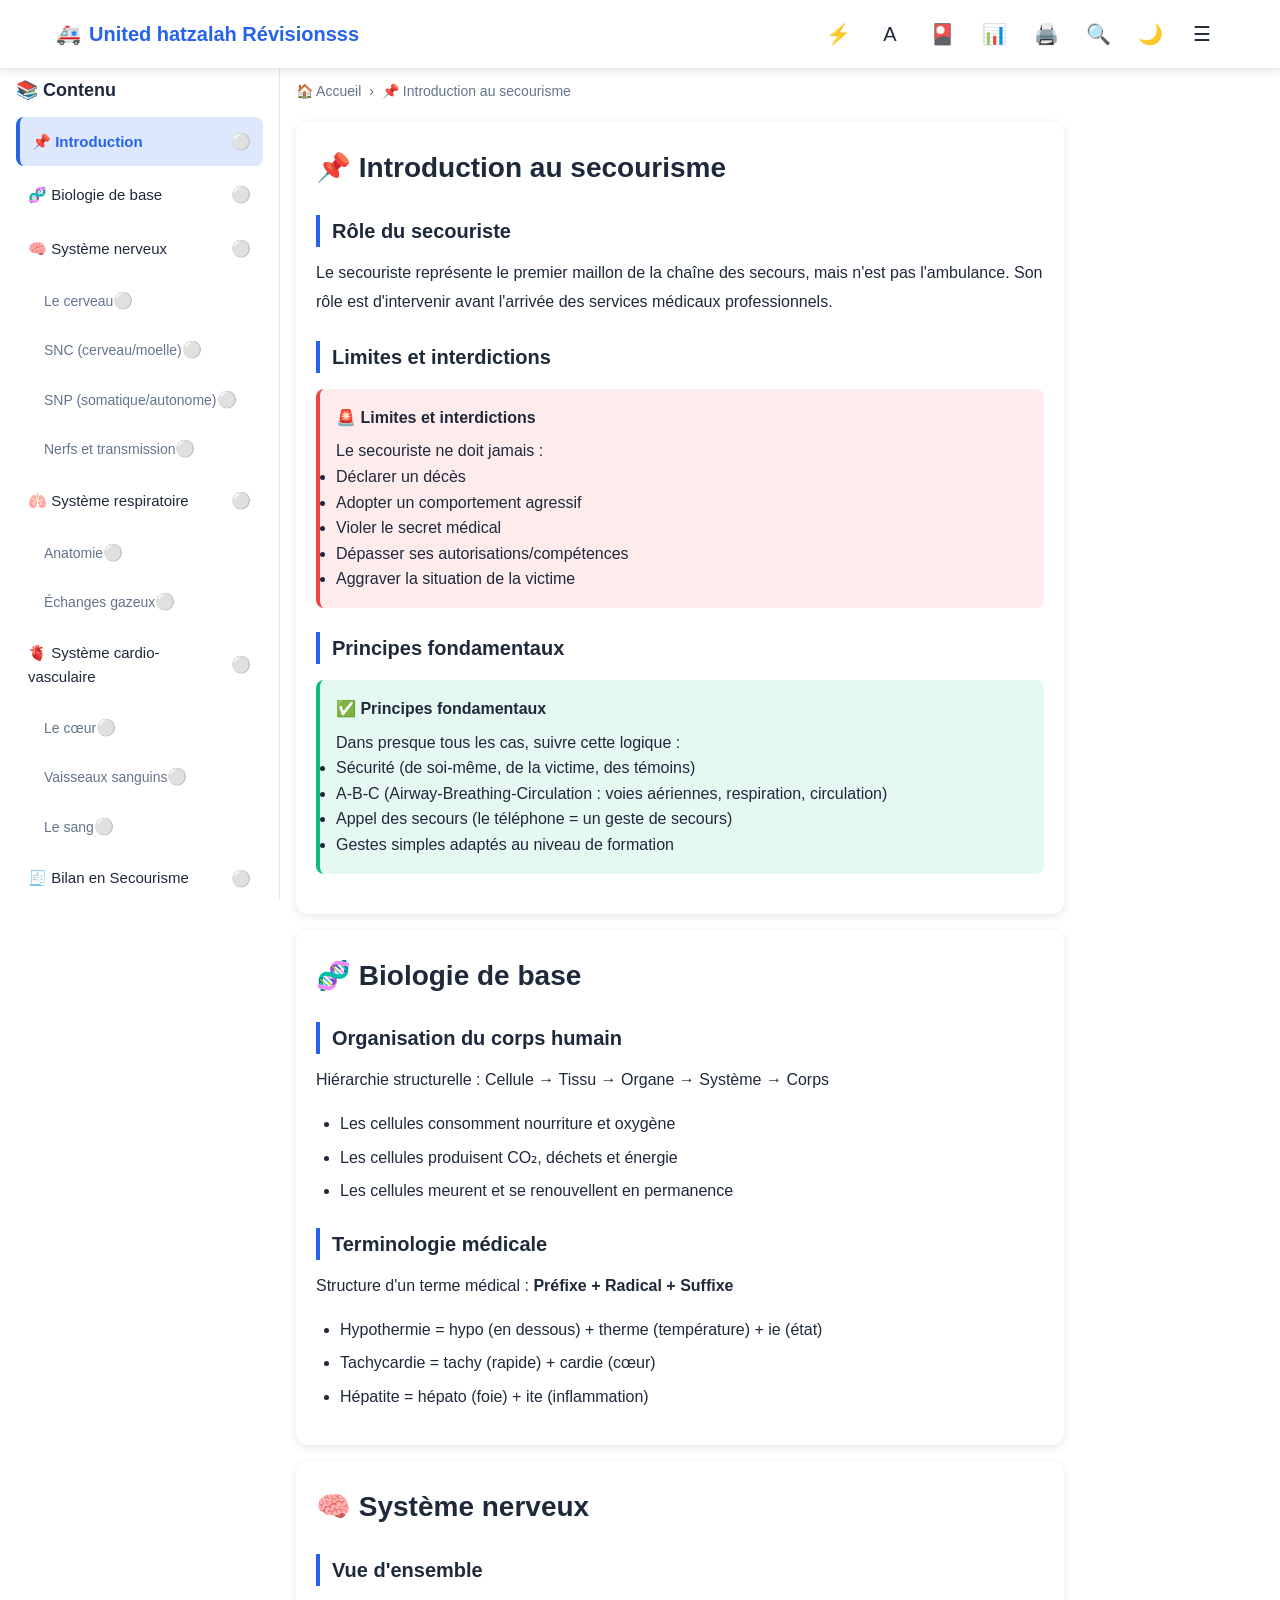
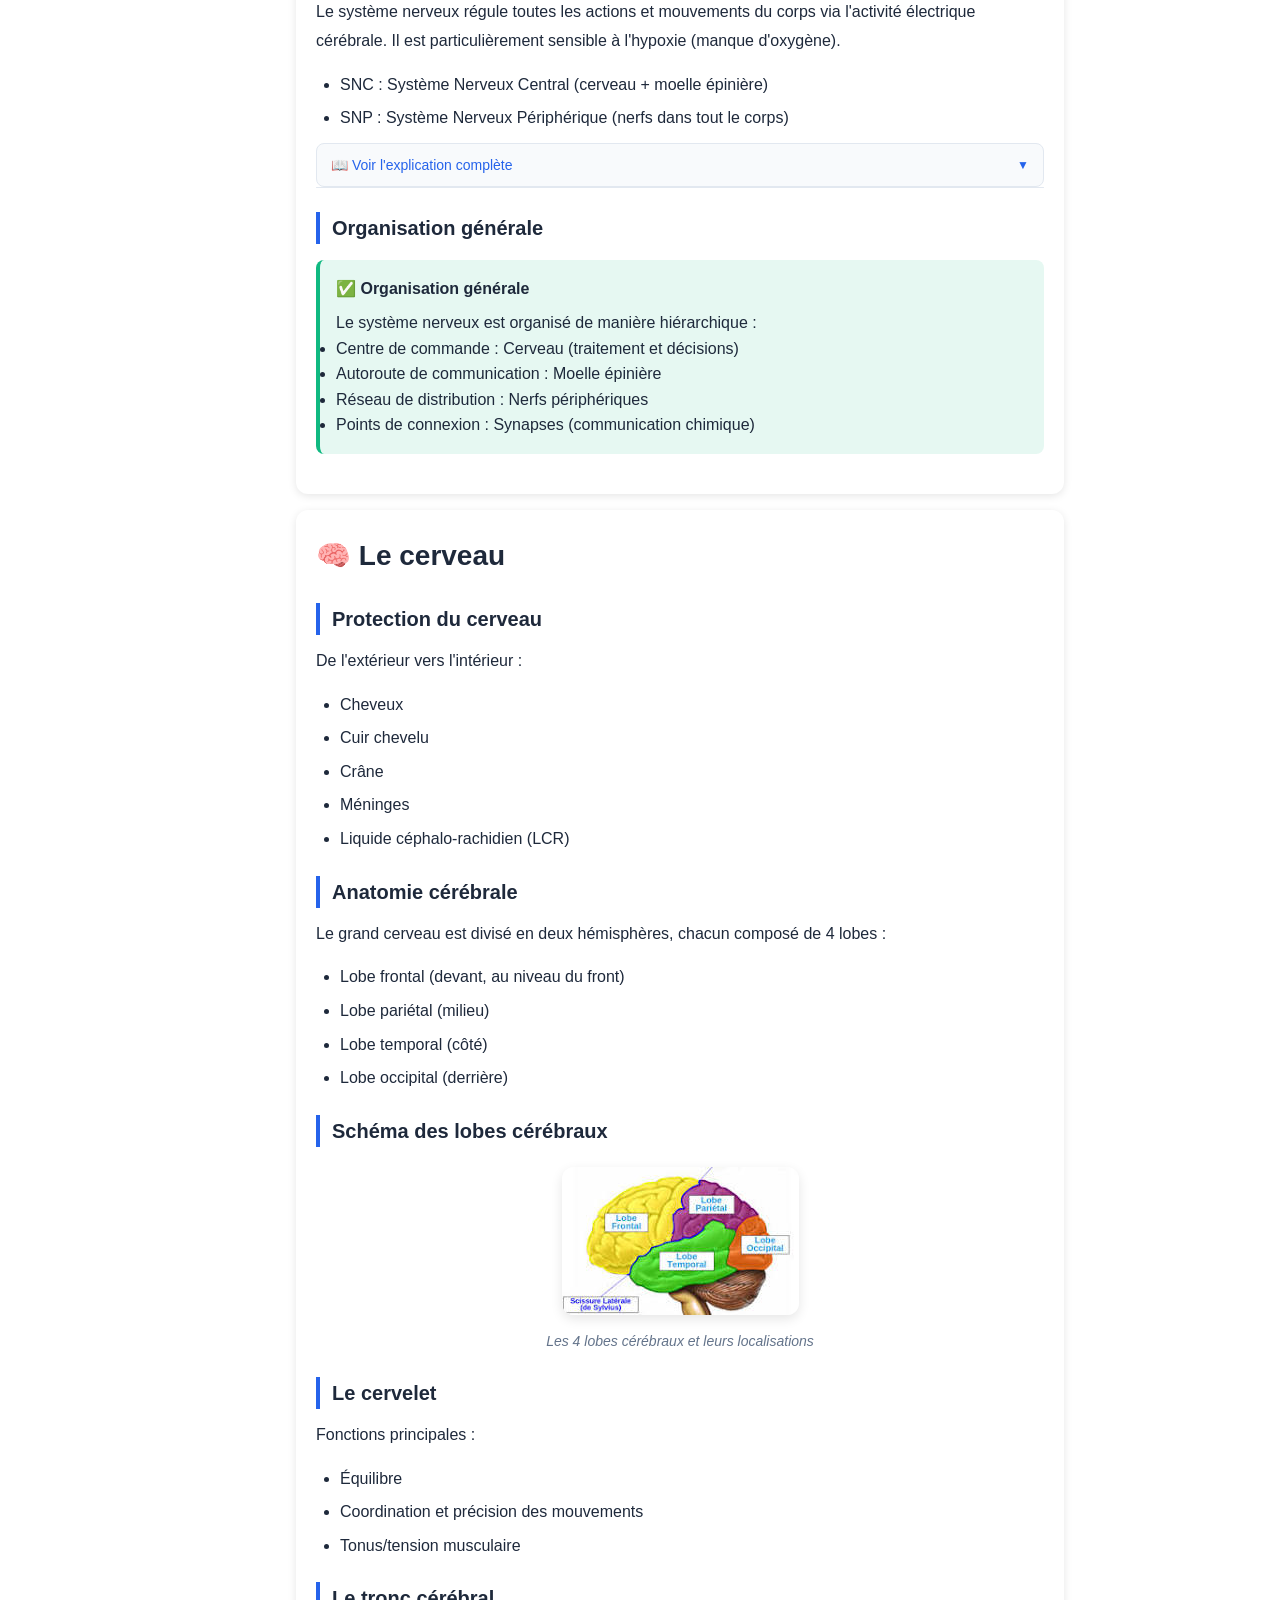
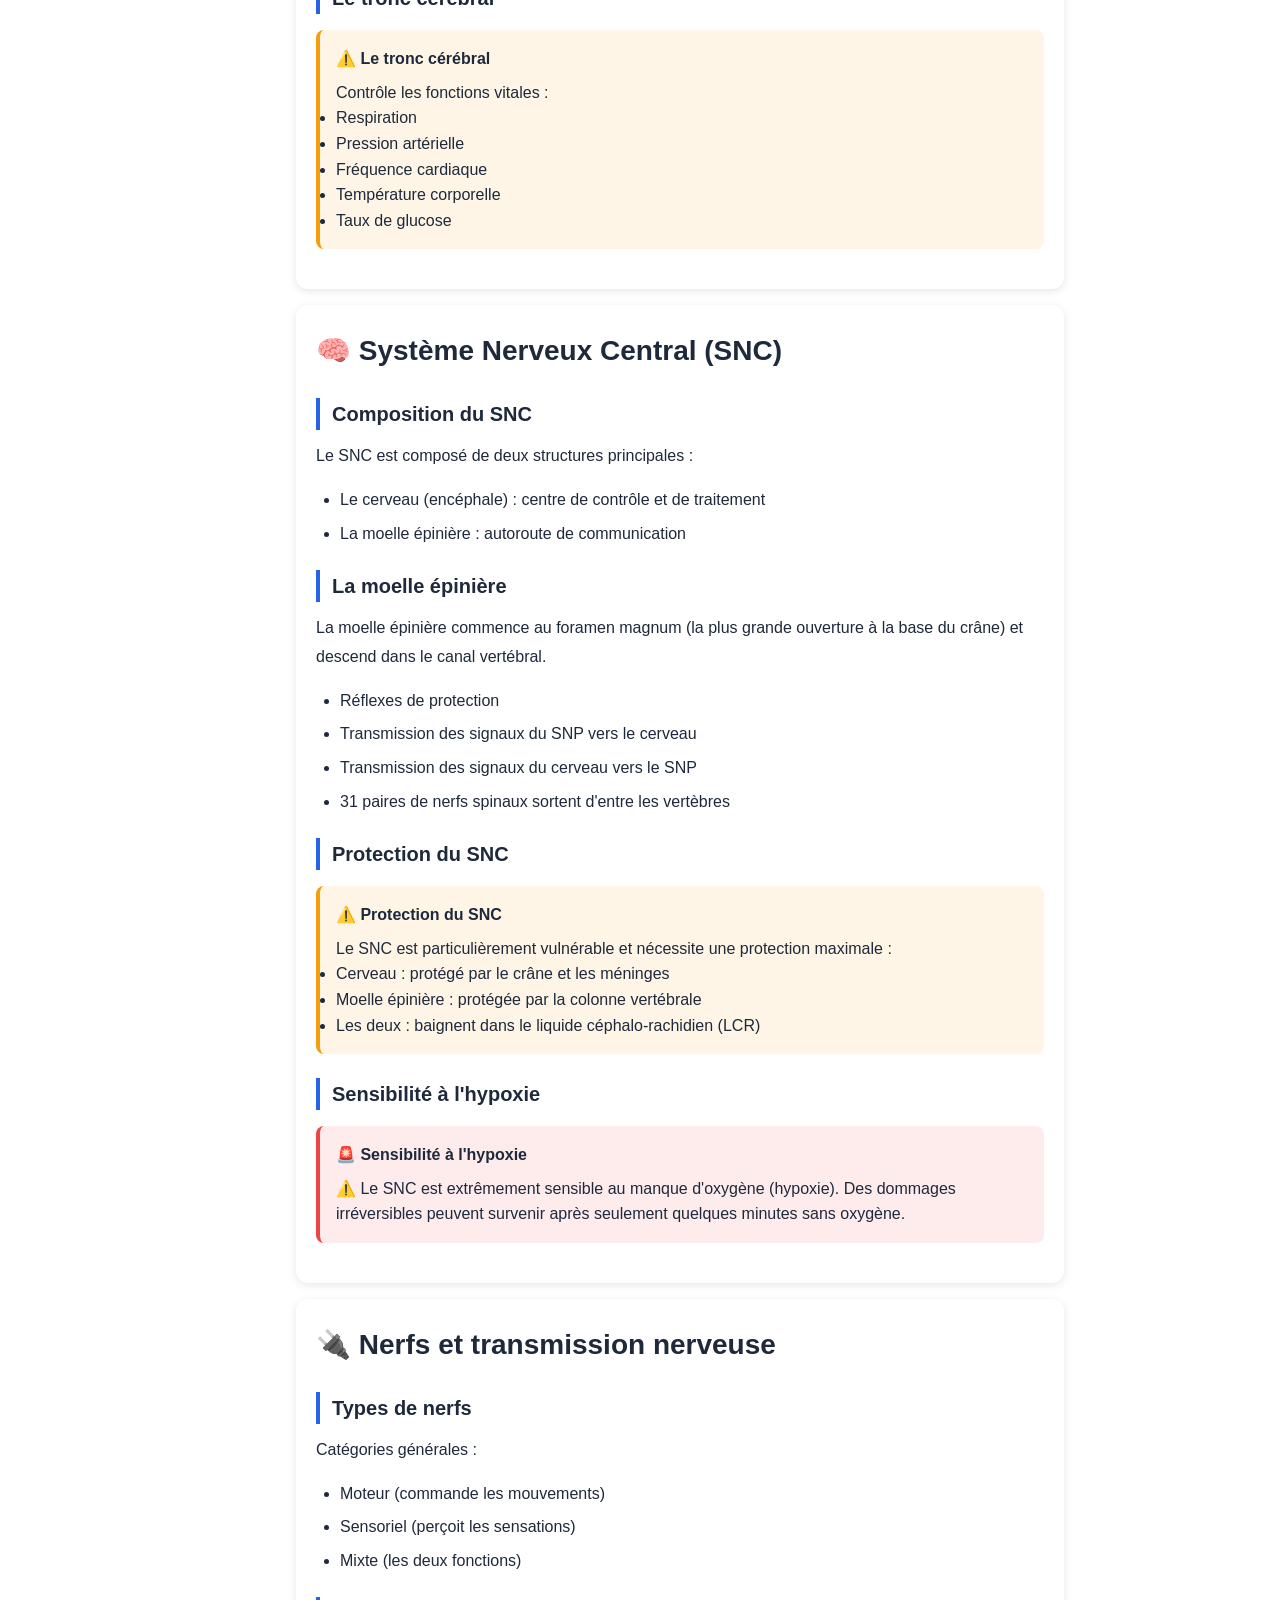
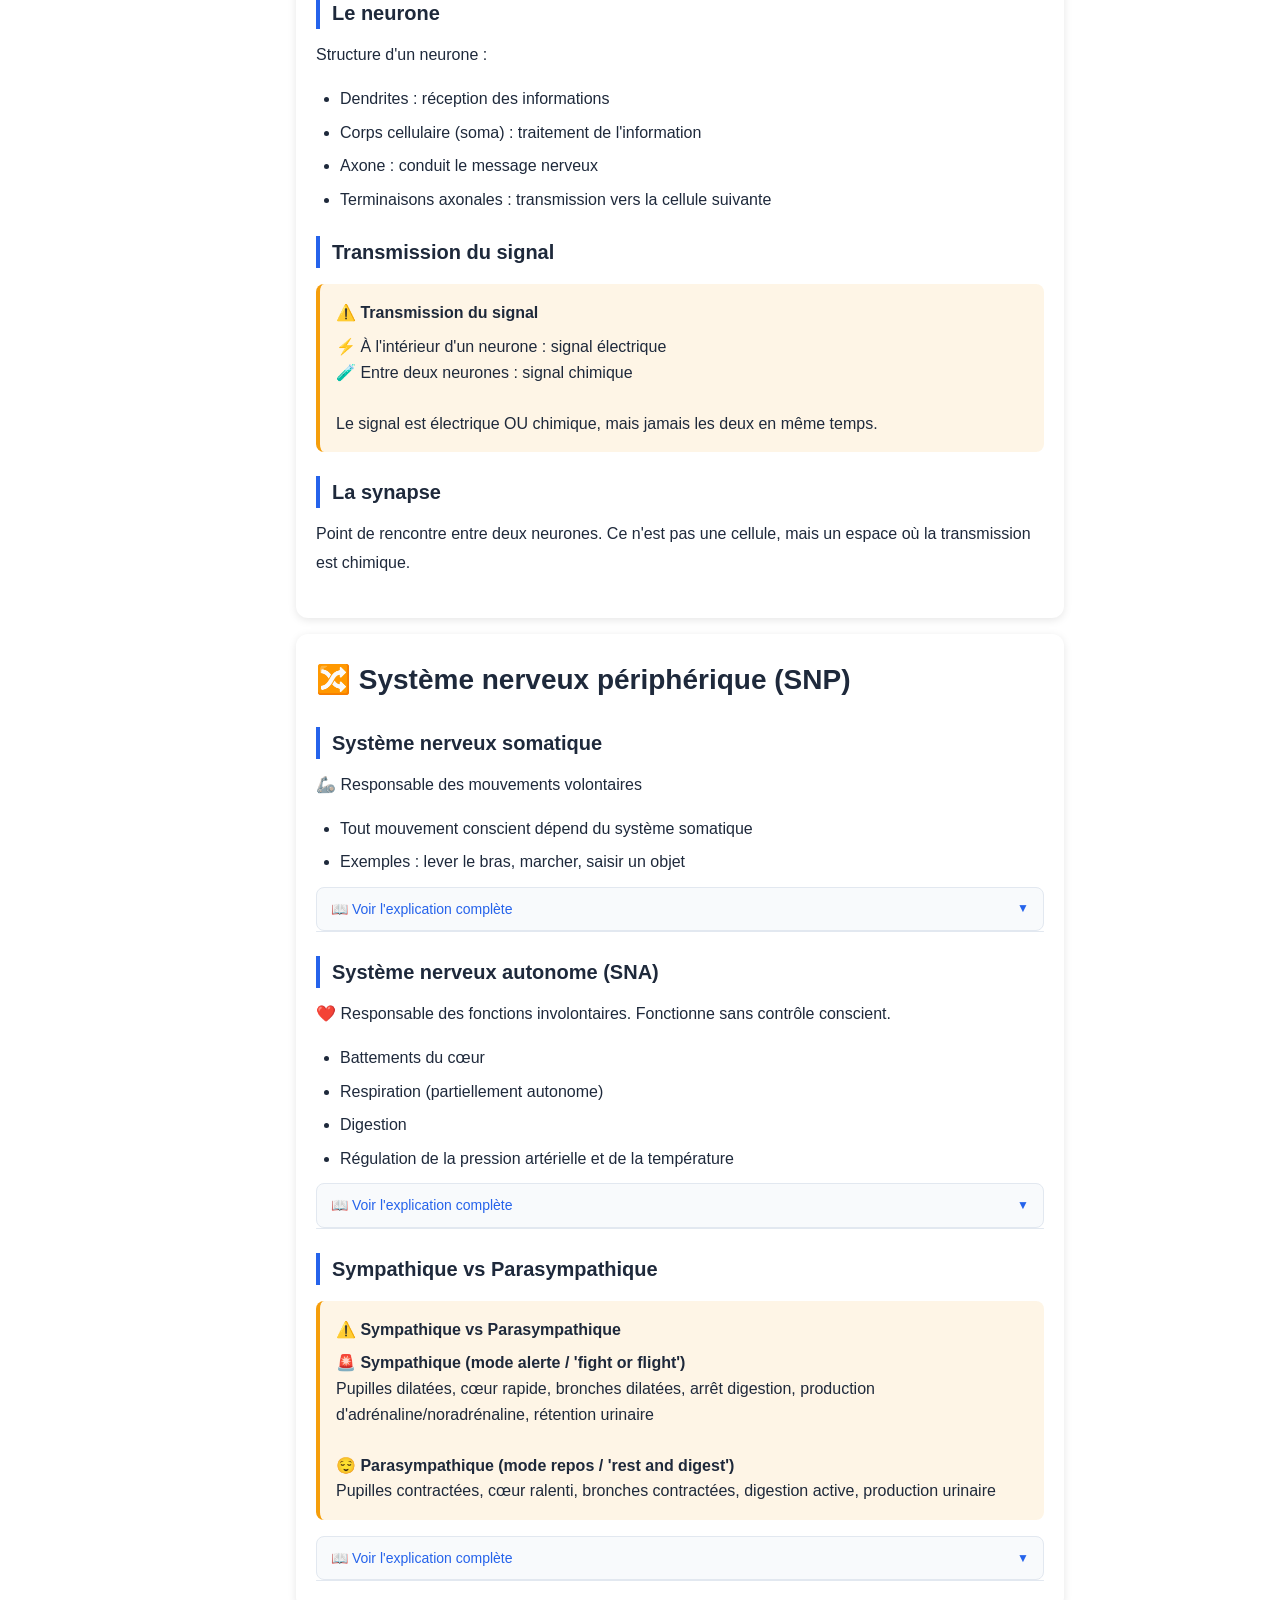
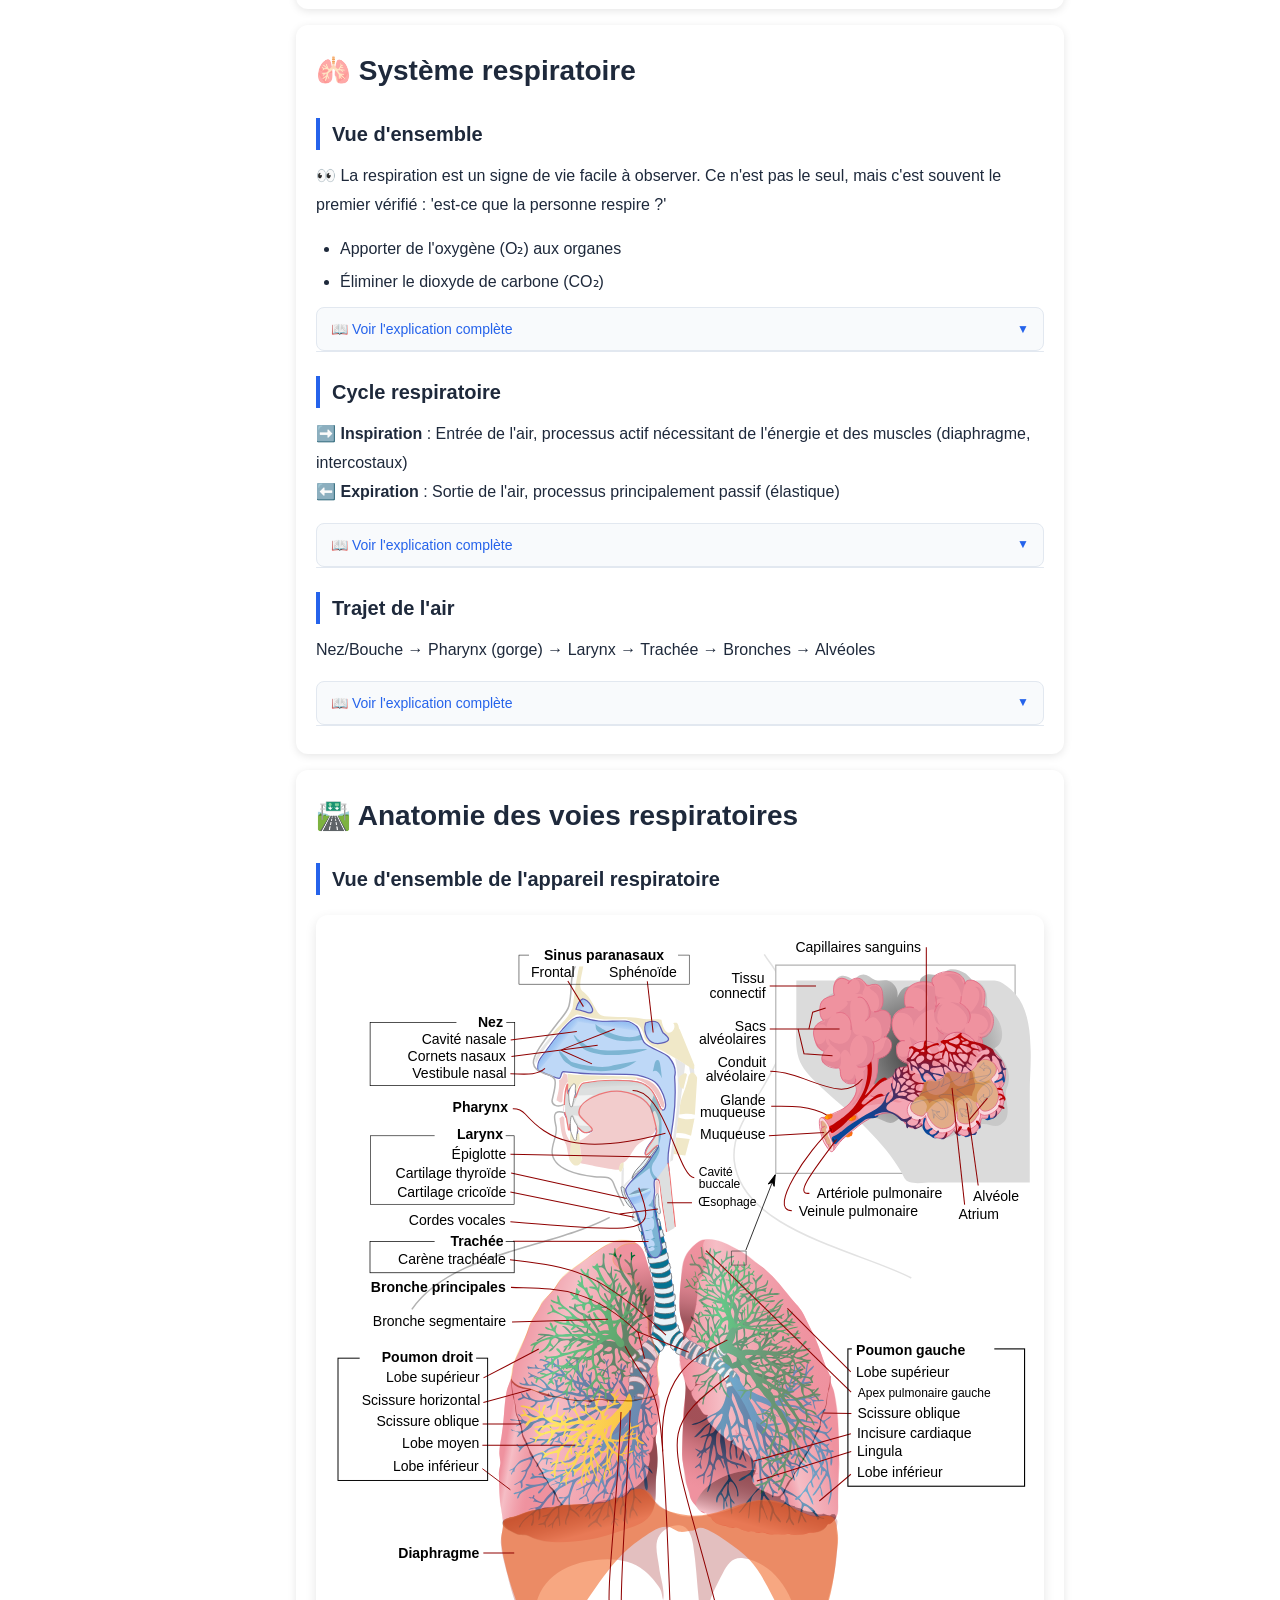
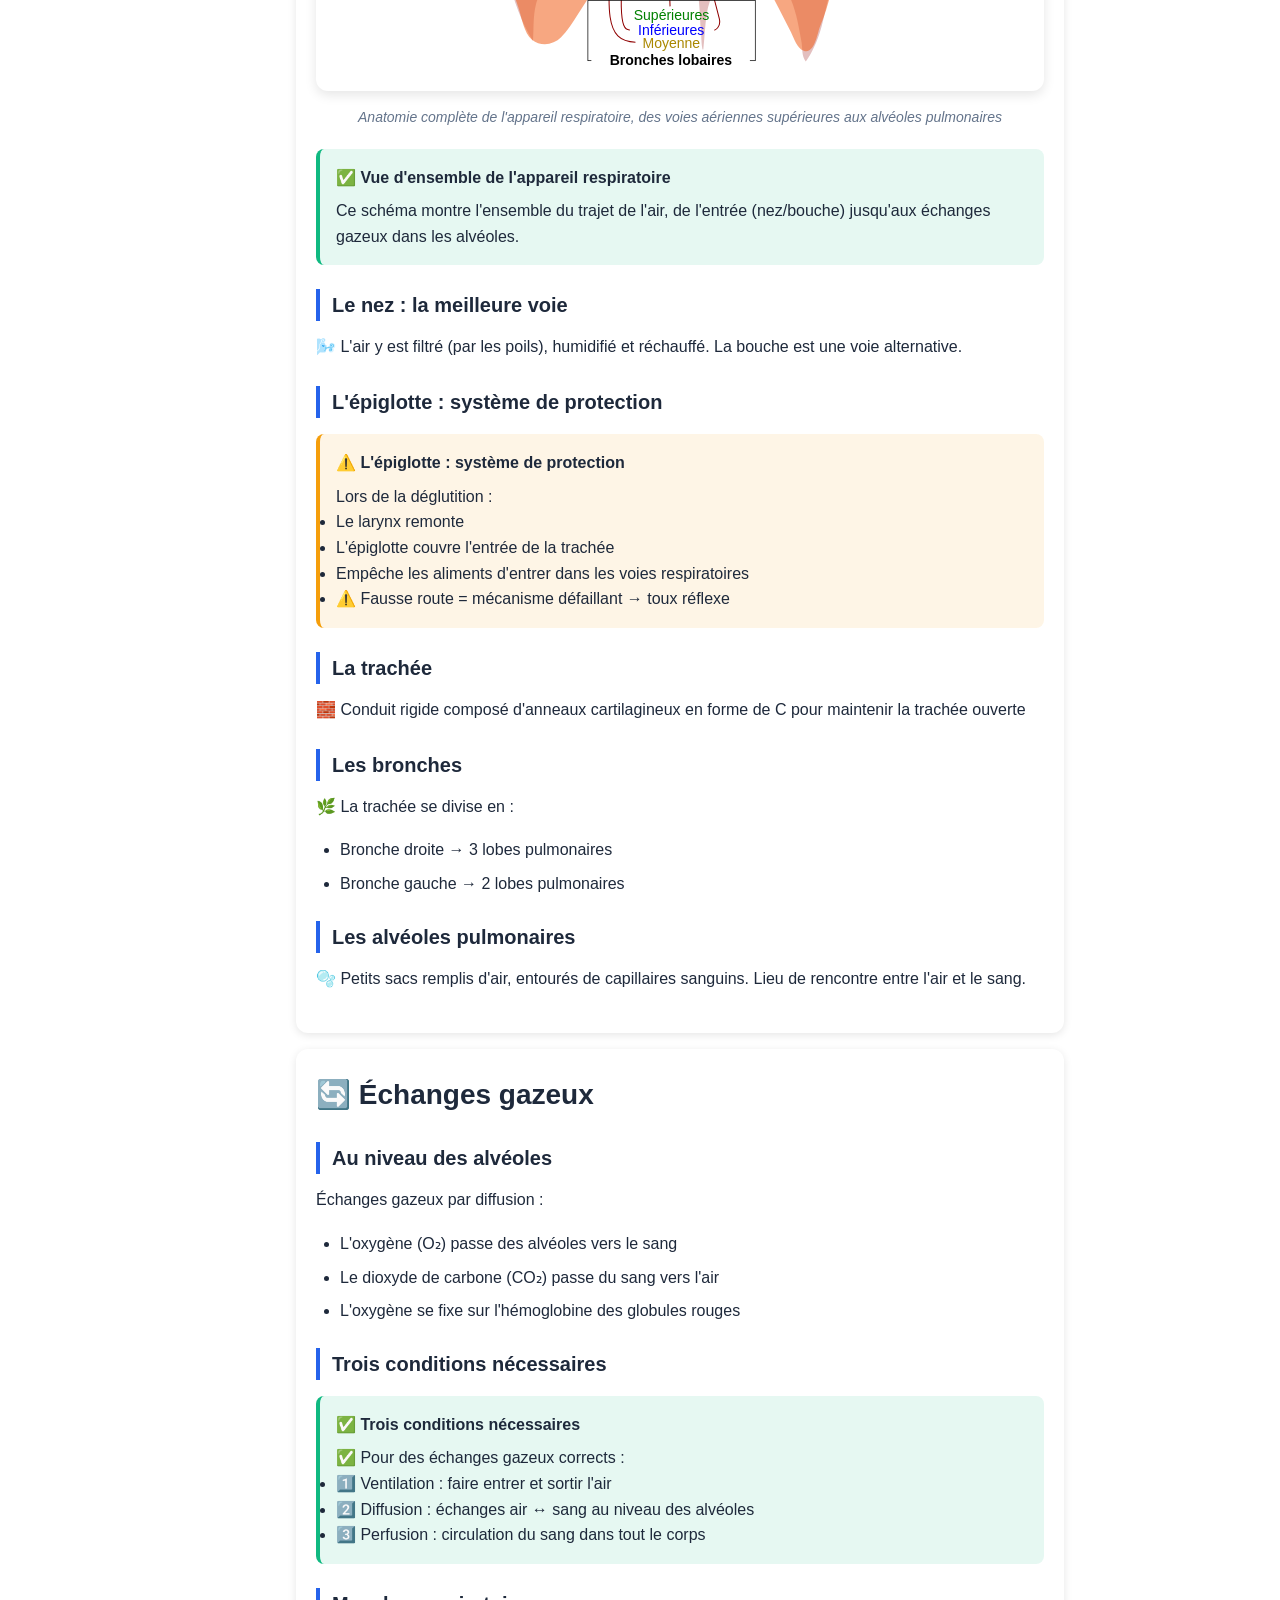
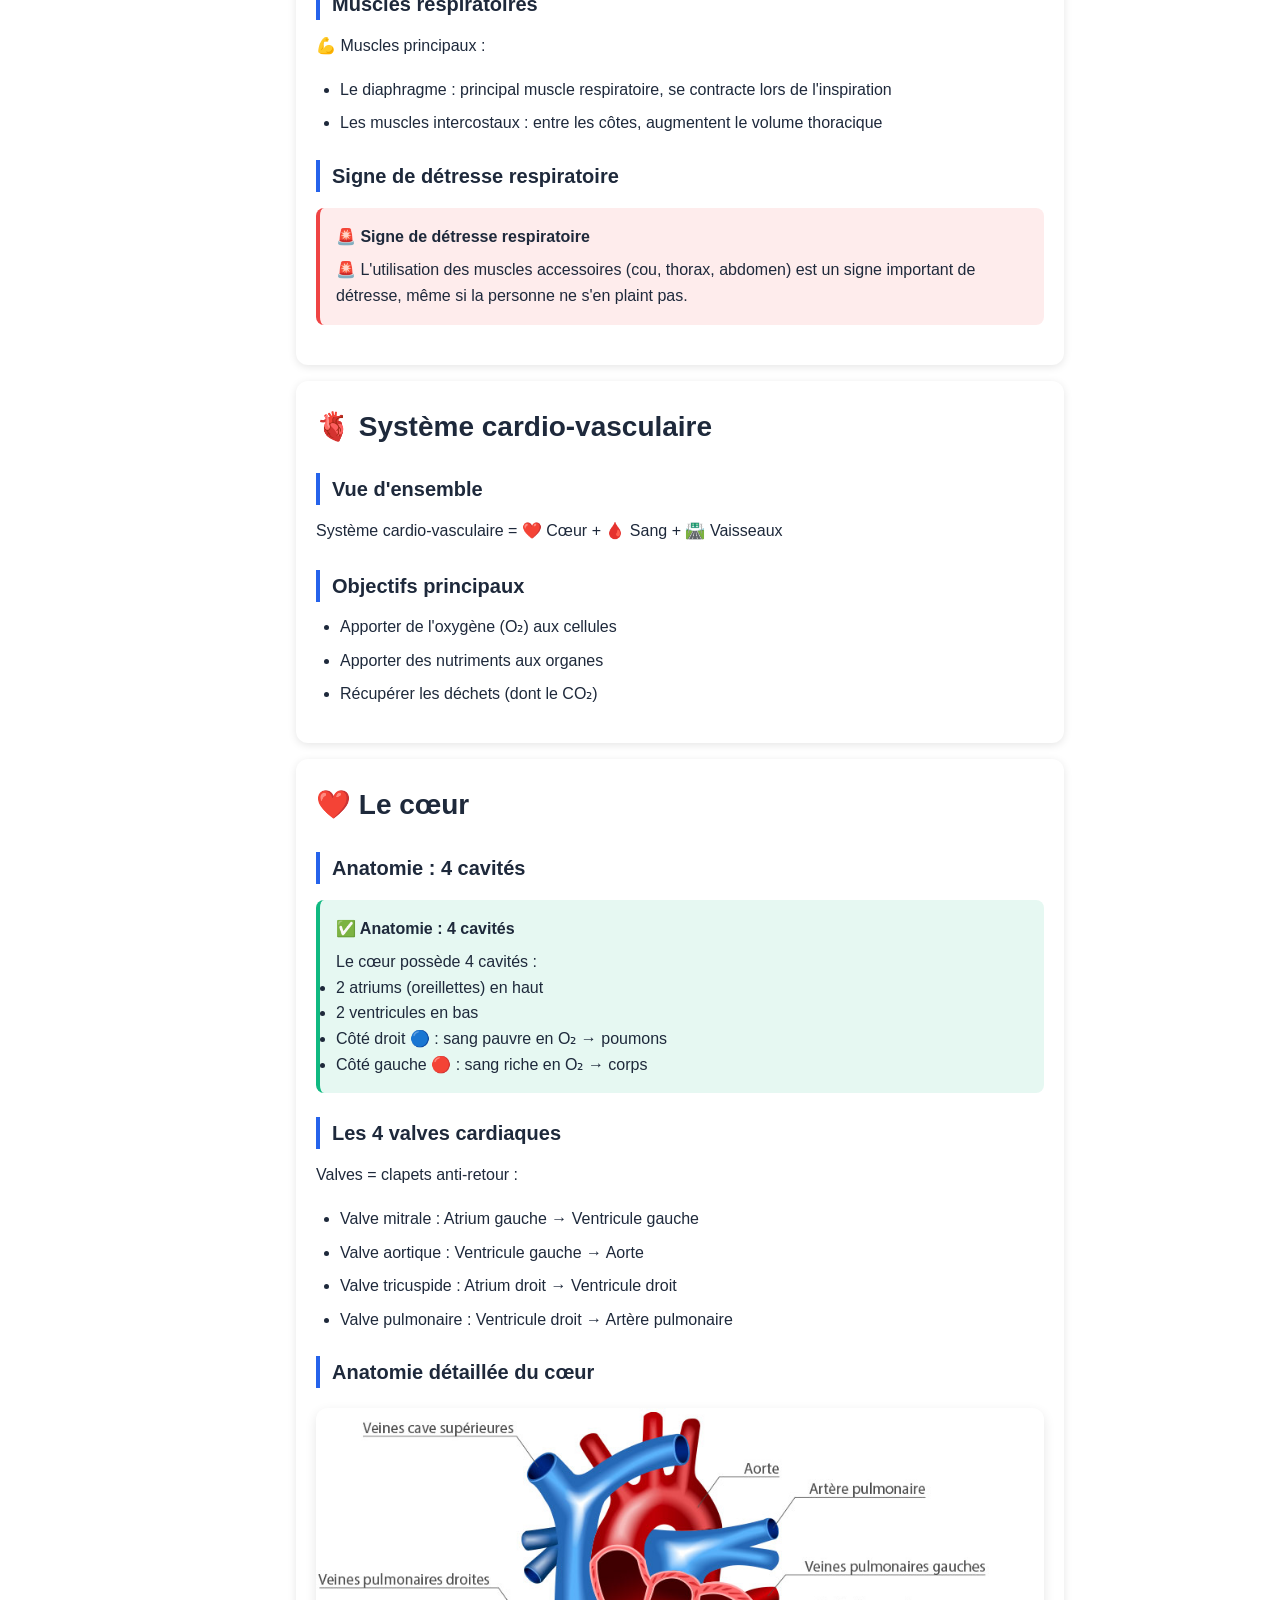
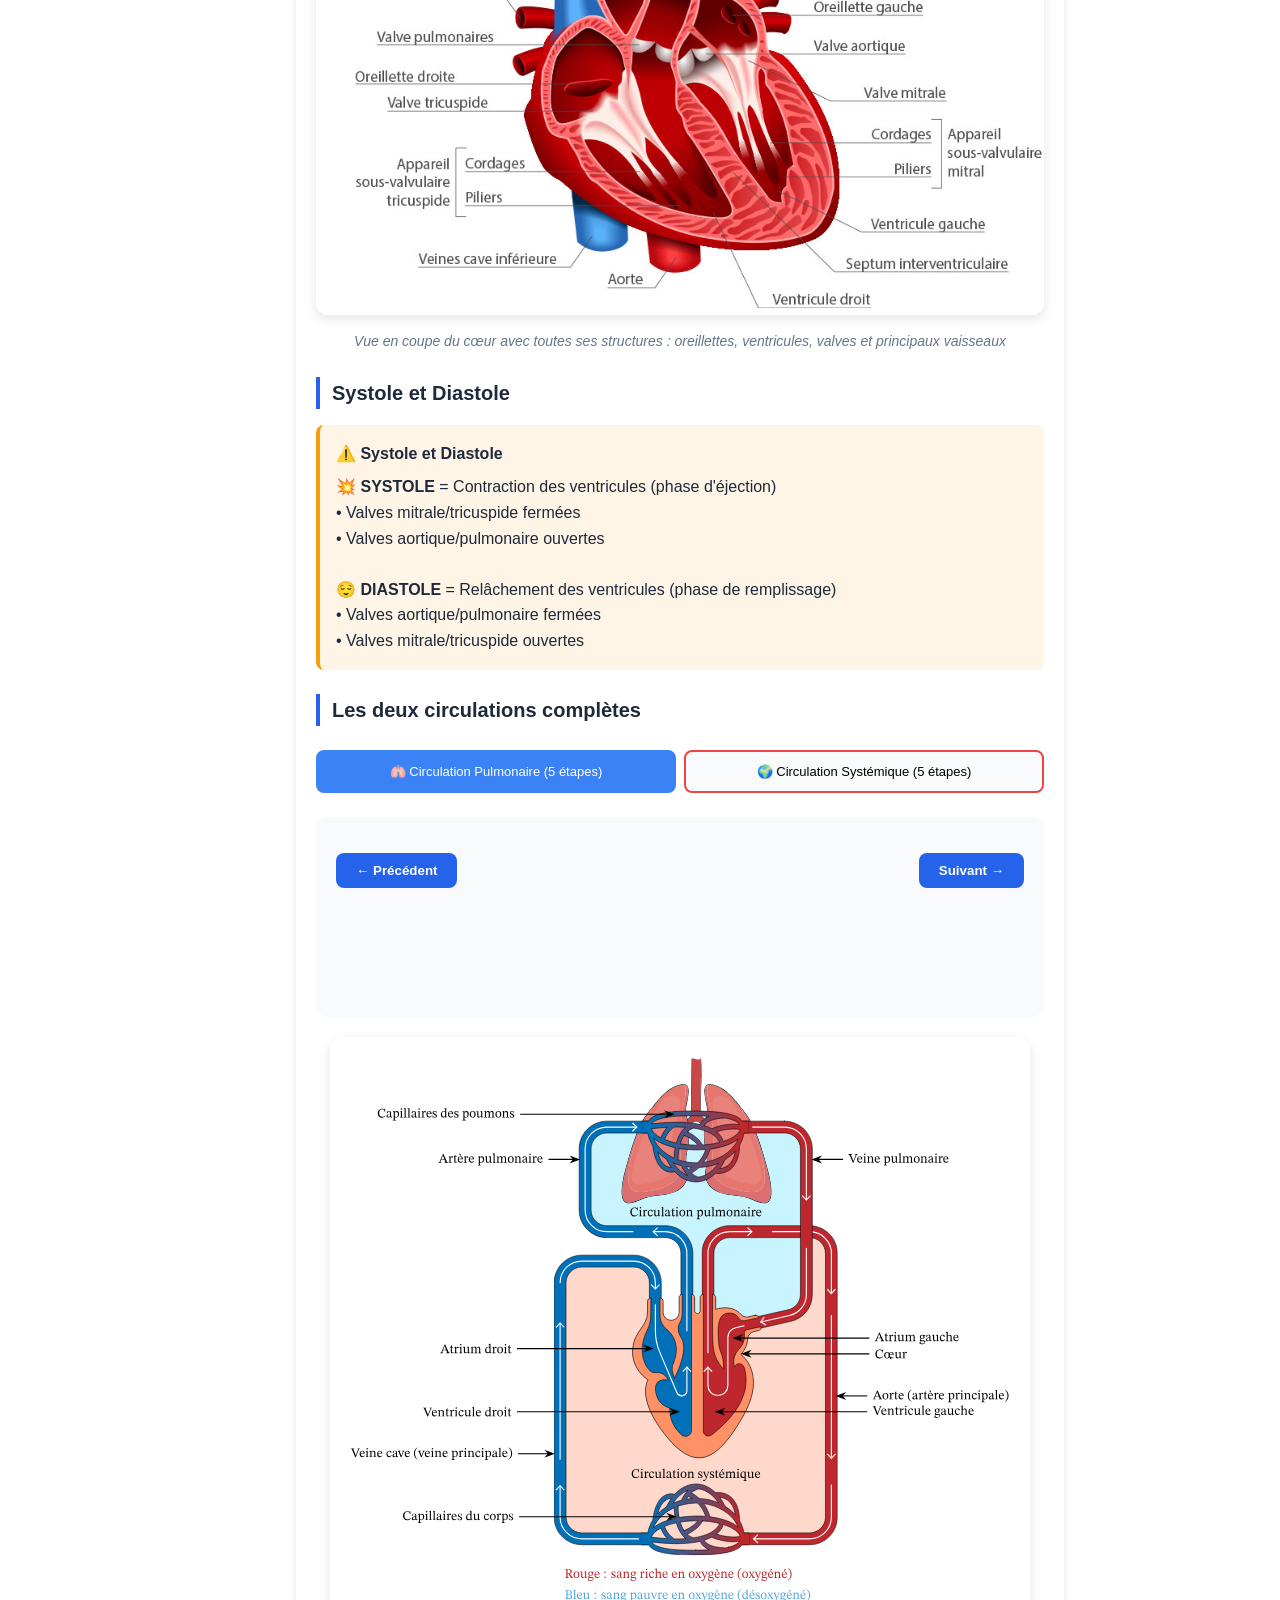
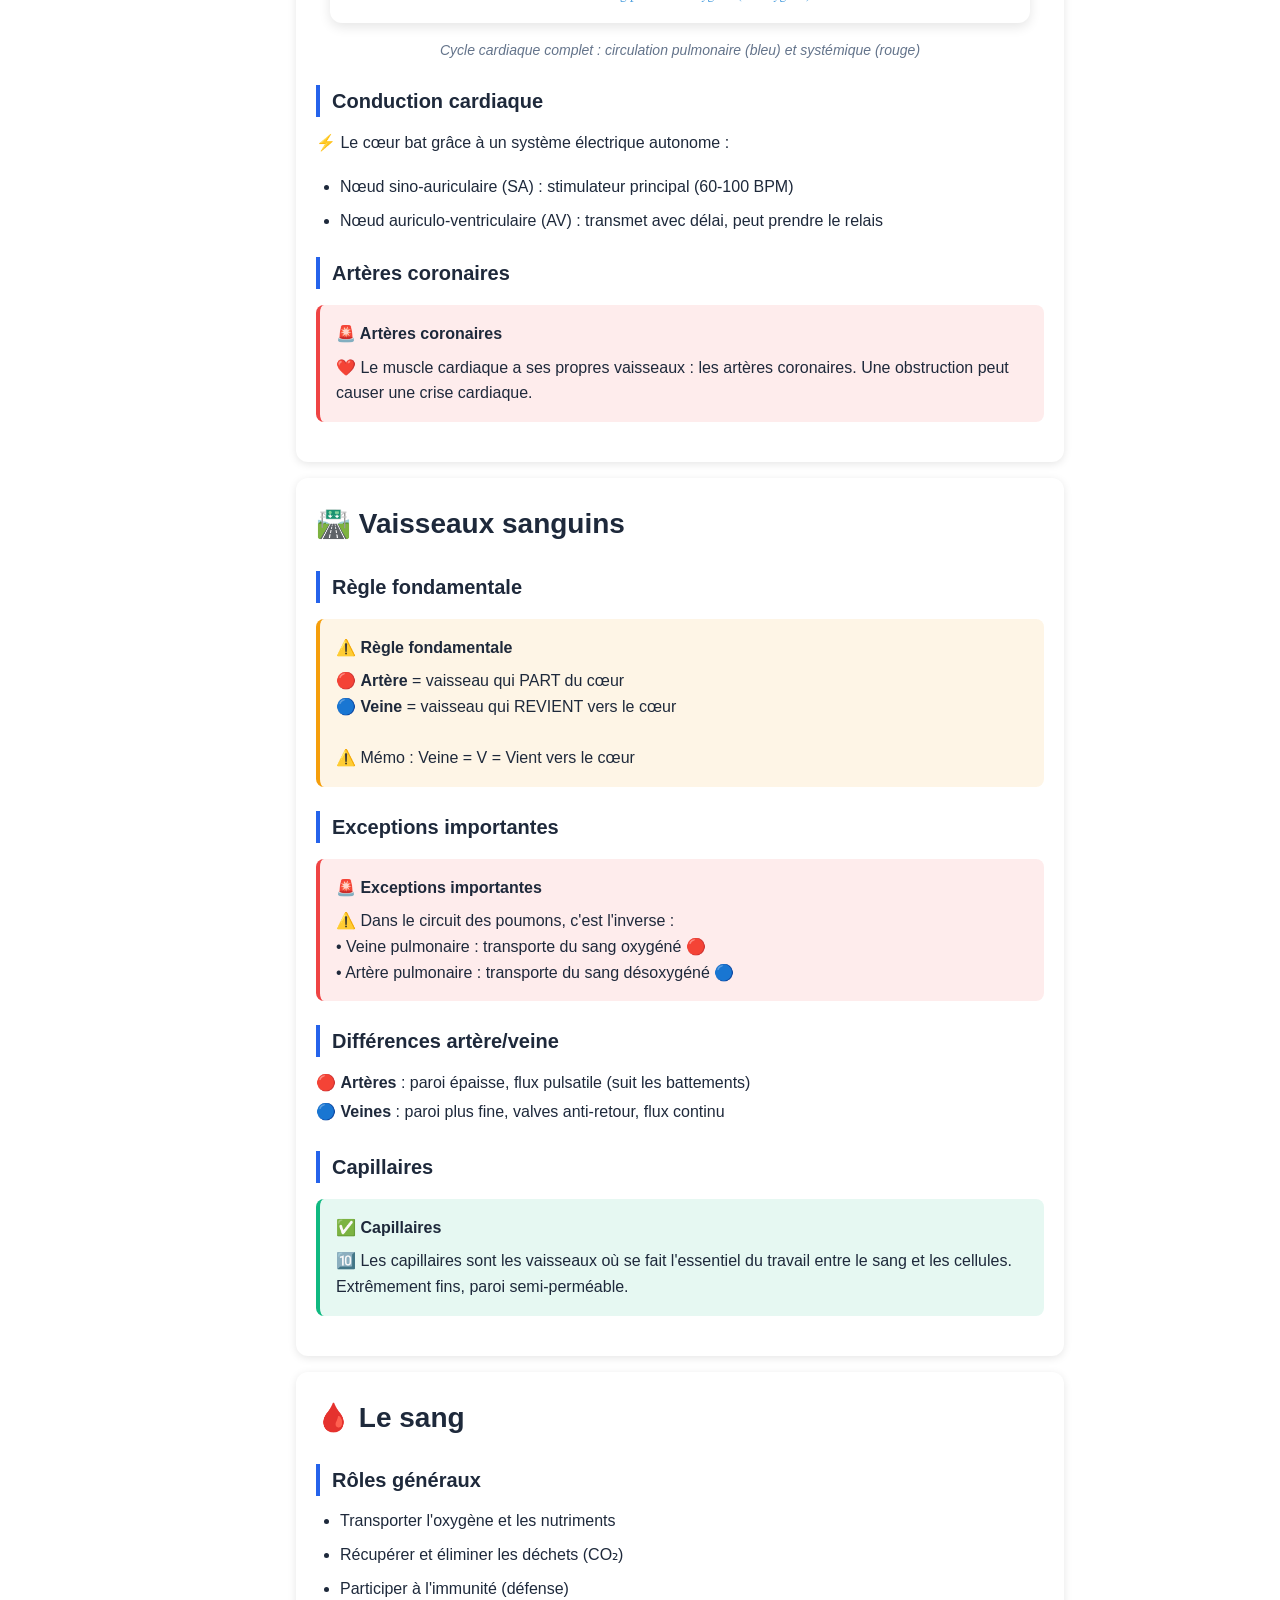
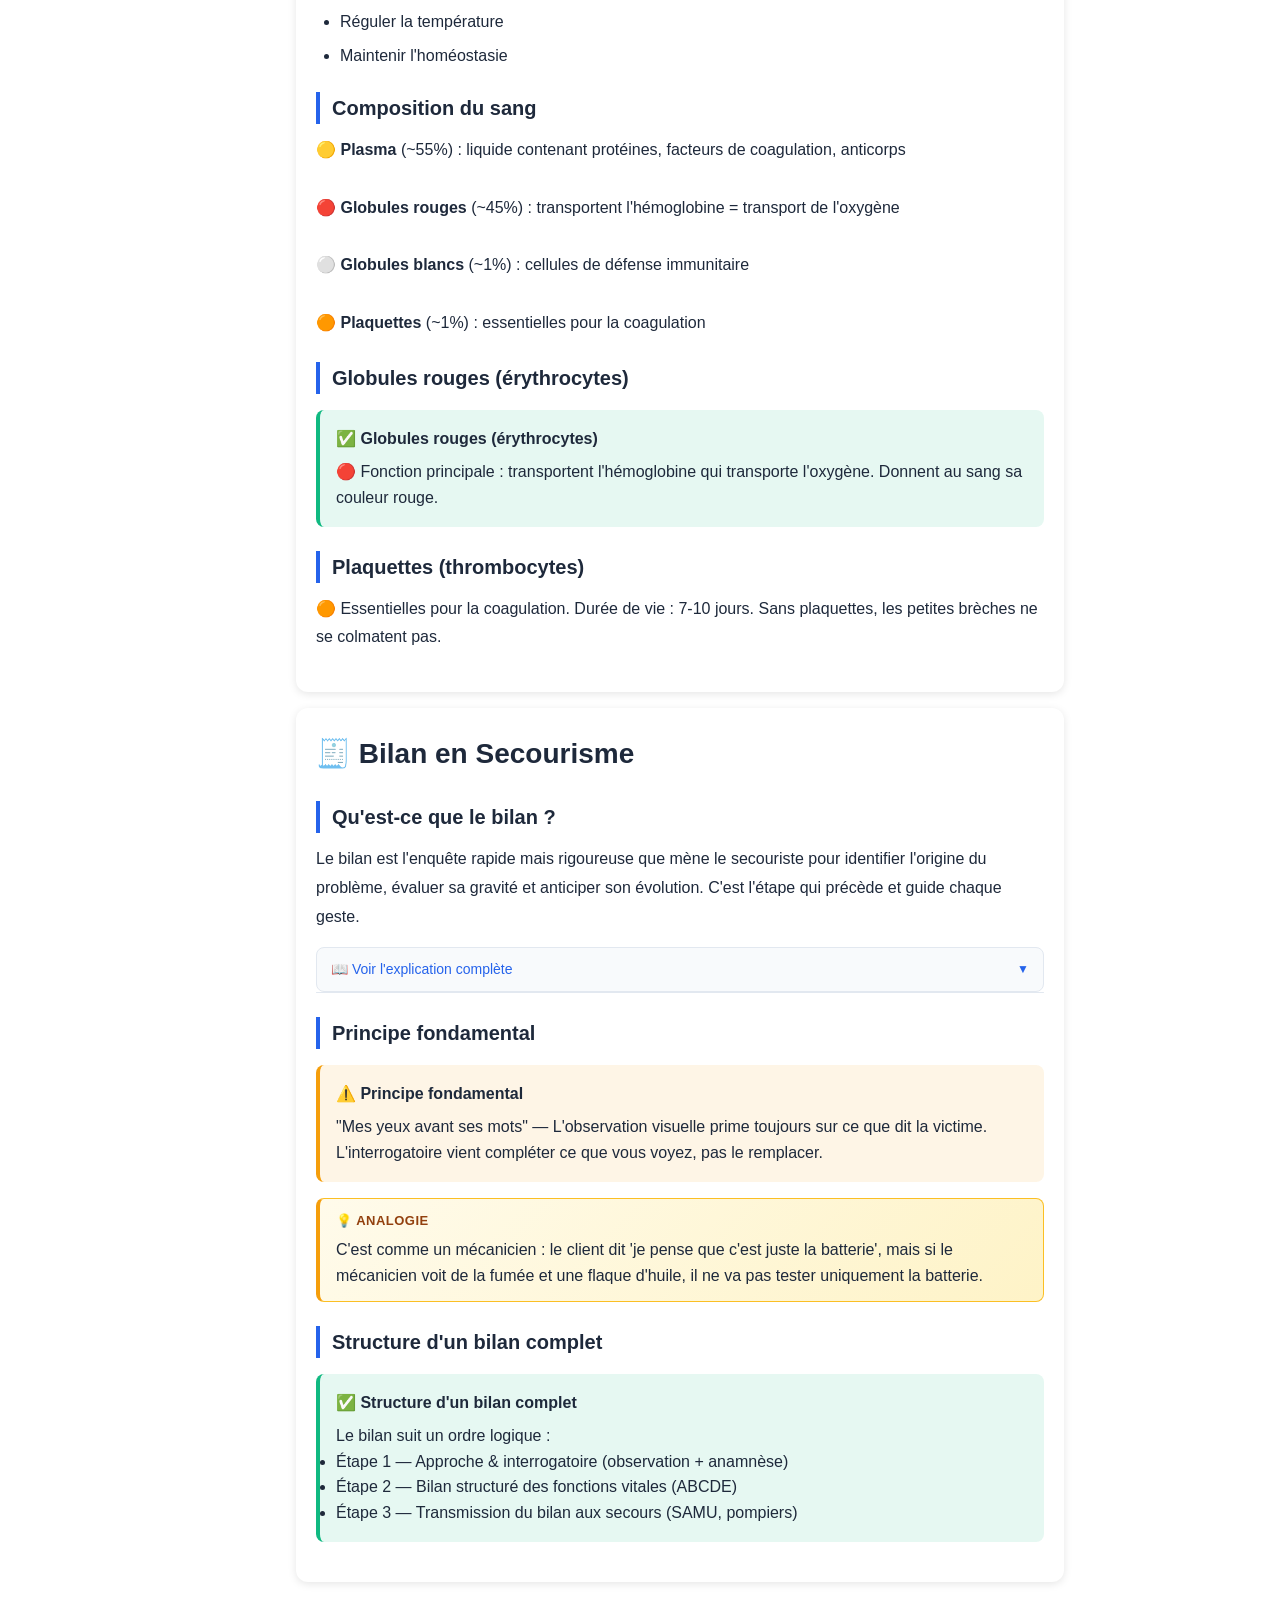
==== commit 4e5503bc: "Impression modal + recherche améliorée + polish UI - Modal d'impression avec sélection par section/r" ====
--- a/index.html
+++ b/index.html
@@ -20,6 +20,7 @@
                 <button class="btn-icon" id="fontSizeBtn" aria-label="Personnalisation" title="Personnalisation">A</button>
                 <button class="btn-icon desktop-only" id="flashcardsHeaderBtn" aria-label="Flashcards" title="Flashcards">🎴</button>
                 <button class="btn-icon desktop-only" id="progressHeaderBtn" aria-label="Progression" title="Progression">📊</button>
+                <button class="btn-icon desktop-only" id="printBtn" aria-label="Imprimer" title="Imprimer">🖨️</button>
                 <button class="btn-icon" id="searchBtn" aria-label="Rechercher">🔍</button>
                 <button class="btn-icon" id="themeBtn" aria-label="Changer thème">🌙</button>
                 <button class="btn-icon" id="menuBtn" aria-label="Menu">☰</button>
@@ -76,6 +77,11 @@
             <div class="nav-sub-item" data-section="urgences-inconsciente">Victime inconsciente</div>
             <div class="nav-sub-item" data-section="urgences-convulsions">Convulsions</div>
             <div class="nav-sub-item" data-section="urgences-remise">Transmission aux secours</div>
+        </div>
+
+        <div class="nav-section nav-section-tools">
+            <div class="nav-section-title">🛠️ Outils</div>
+            <div class="nav-item" id="printBtnSidebar">🖨️ Imprimer</div>
         </div>
     </nav>
     <div class="sidebar-tab" id="sidebarTab">📚 MENU</div>
@@ -122,6 +128,38 @@
     <div class="install-prompt" id="installPrompt">
         <span>📲 Installer l'app pour un accès hors-ligne ?</span>
         <button class="install-btn" id="installBtn">Installer</button>
+    </div>
+
+    <!-- Toast / Snackbar -->
+    <div class="toast" id="toast" aria-live="polite"></div>
+
+    <!-- Modal Résultats Flashcards -->
+    <div class="modal" id="flashResultModal">
+        <div class="modal-overlay" id="flashResultOverlay"></div>
+        <div class="modal-content flash-result-container">
+            <button class="modal-close" id="closeFlashResult">✕</button>
+            <div class="flash-result-icon">🎉</div>
+            <h2>Session terminée !</h2>
+            <p class="flash-result-subtitle">Voici tes résultats</p>
+            <div class="flash-result-stats">
+                <div class="flash-result-stat easy">
+                    <div class="flash-result-stat-value" id="fr-easy">0</div>
+                    <div class="flash-result-stat-label">😊 Faciles</div>
+                </div>
+                <div class="flash-result-stat medium">
+                    <div class="flash-result-stat-value" id="fr-medium">0</div>
+                    <div class="flash-result-stat-label">😐 Moyennes</div>
+                </div>
+                <div class="flash-result-stat hard">
+                    <div class="flash-result-stat-value" id="fr-hard">0</div>
+                    <div class="flash-result-stat-label">😫 Difficiles</div>
+                </div>
+            </div>
+            <div class="flash-result-actions">
+                <button class="btn-primary" id="flashResultRestart">🔄 Recommencer</button>
+                <button class="btn-secondary" id="flashResultClose">Fermer</button>
+            </div>
+        </div>
     </div>
 
     <!-- Lightbox pour images -->
@@ -326,6 +364,65 @@
         </div>
     </div>
 
+    <!-- Modal Impression -->
+    <div class="modal" id="printModal">
+        <div class="modal-overlay" id="printOverlay"></div>
+        <div class="modal-content print-modal-container">
+            <button class="modal-close" id="closePrint">✕</button>
+
+            <div class="print-modal-header">
+                <h2>🖨️ Imprimer</h2>
+                <p>Sélectionne ce que tu veux imprimer</p>
+            </div>
+
+            <div class="print-select-all-row">
+                <label class="print-label print-label-all">
+                    <input type="checkbox" id="printSelectAll">
+                    <span>Tout sélectionner</span>
+                </label>
+            </div>
+
+            <div class="print-divider"></div>
+
+            <div class="print-option-group">
+                <label class="print-label">
+                    <input type="checkbox" class="print-option" value="quickreview" id="print-quickreview">
+                    <span>⚡ Révision Rapide — points critiques</span>
+                </label>
+            </div>
+
+            <div class="print-divider"></div>
+
+            <div class="print-option-group">
+                <div class="print-group-title">📚 Cours</div>
+                <label class="print-label"><input type="checkbox" class="print-option" value="intro"> <span>📌 Introduction</span></label>
+                <label class="print-label"><input type="checkbox" class="print-option" value="biologie"> <span>🧬 Biologie de base</span></label>
+                <label class="print-label"><input type="checkbox" class="print-option" value="nerveux"> <span>🧠 Système nerveux</span></label>
+                <label class="print-label"><input type="checkbox" class="print-option" value="respiratoire"> <span>🫁 Système respiratoire</span></label>
+                <label class="print-label"><input type="checkbox" class="print-option" value="cardio"> <span>🫀 Système cardio-vasculaire</span></label>
+                <label class="print-label"><input type="checkbox" class="print-option" value="bilan"> <span>🧾 Bilan en Secourisme</span></label>
+                <label class="print-label"><input type="checkbox" class="print-option" value="traitement"> <span>🏥 Traitement de la Victime</span></label>
+                <label class="print-label"><input type="checkbox" class="print-option" value="urgences"> <span>🆘 Urgences Spécifiques</span></label>
+            </div>
+
+            <div class="print-divider"></div>
+
+            <div class="print-option-group">
+                <label class="print-label">
+                    <input type="checkbox" class="print-option" value="flashcards" id="print-flashcards">
+                    <span>🎴 Flashcards</span>
+                </label>
+            </div>
+
+            <div class="print-modal-actions">
+                <button class="btn-primary" id="doPrint">🖨️ Imprimer</button>
+            </div>
+        </div>
+    </div>
+
+    <!-- Conteneur caché pour l'impression -->
+    <div id="printContainer" aria-hidden="true"></div>
+
     <!-- Modal Personnalisation -->
     <div class="modal" id="customizeModal">
         <div class="modal-overlay" id="customizeOverlay"></div>
--- a/style.css
+++ b/style.css
@@ -134,32 +134,86 @@
         }
 
         .search-result {
-            padding: 12px;
+            padding: 12px 14px;
             background: var(--bg-secondary);
-            border-radius: 8px;
+            border-radius: 10px;
             margin-bottom: 8px;
             cursor: pointer;
+            border: 1px solid transparent;
+            transition: background 0.15s, border-color 0.15s, transform 0.1s;
+        }
+
+        .search-result:hover {
+            background: var(--bg-card);
+            border-color: var(--primary);
+            transform: translateX(2px);
         }
 
         .search-result:active {
             background: var(--border);
+            transform: translateX(0);
         }
 
         .search-result-title {
             font-weight: 600;
             color: var(--primary);
-            margin-bottom: 4px;
+            margin-bottom: 3px;
+            font-size: 15px;
         }
 
         .search-result-path {
+            font-size: 12px;
+            color: var(--text-secondary);
+            margin-bottom: 5px;
+            display: flex;
+            align-items: center;
+            gap: 4px;
+        }
+
+        .search-result-path::before {
+            content: '›';
+            opacity: 0.5;
+        }
+
+        .search-result-snippet {
             font-size: 13px;
             color: var(--text-secondary);
-            margin-bottom: 4px;
-        }
-
-        .search-result-snippet {
-            font-size: 14px;
+            line-height: 1.5;
+        }
+
+        .search-highlight {
+            background: #fef08a;
+            color: #713f12;
+            border-radius: 2px;
+            padding: 0 2px;
+            font-style: normal;
+        }
+
+        [data-theme="dark"] .search-highlight {
+            background: #713f12;
+            color: #fef08a;
+        }
+
+        .search-empty {
+            text-align: center;
+            padding: 24px 16px;
             color: var(--text-secondary);
+        }
+
+        .search-empty-icon {
+            font-size: 32px;
+            margin-bottom: 8px;
+        }
+
+        .search-empty-text {
+            font-size: 15px;
+            margin-bottom: 6px;
+            color: var(--text-primary);
+        }
+
+        .search-empty-hint {
+            font-size: 13px;
+            opacity: 0.7;
         }
 
         /* Menu latéral */
@@ -953,17 +1007,22 @@
         }
 
         .accordion-content {
-            display: none;
-            padding: 12px 14px;
+            max-height: 0;
+            overflow: hidden;
+            padding: 0 14px;
             background: var(--bg-secondary);
             border: 1px solid var(--border);
             border-top: none;
             border-radius: 0 0 8px 8px;
             margin-bottom: 4px;
             line-height: 1.7;
-        }
-
-        .accordion-content.open { display: block; }
+            transition: max-height 0.35s ease, padding 0.35s ease;
+        }
+
+        .accordion-content.open {
+            max-height: 2000px;
+            padding: 12px 14px;
+        }
 
         /* ===== BOÎTE MNÉMOTECHNIQUE ===== */
         .info-box.mnemonic {
@@ -1611,6 +1670,97 @@
 }
 
 /* ========================================
+   MODAL IMPRESSION
+   ======================================== */
+
+.print-modal-container {
+    max-width: 480px;
+    max-height: 85vh;
+    overflow-y: auto;
+}
+
+.print-modal-header {
+    margin-bottom: 20px;
+}
+
+.print-modal-header h2 {
+    margin: 0 0 4px 0;
+}
+
+.print-modal-header p {
+    margin: 0;
+    color: var(--text-secondary);
+    font-size: 14px;
+}
+
+.print-select-all-row {
+    padding: 4px 0 8px;
+}
+
+.print-divider {
+    height: 1px;
+    background: var(--border);
+    margin: 4px 0;
+}
+
+.print-option-group {
+    padding: 8px 0;
+    display: flex;
+    flex-direction: column;
+    gap: 2px;
+}
+
+.print-group-title {
+    font-weight: 600;
+    color: var(--text-secondary);
+    font-size: 12px;
+    text-transform: uppercase;
+    letter-spacing: 0.06em;
+    margin-bottom: 6px;
+    padding: 0 8px;
+}
+
+.print-label {
+    display: flex;
+    align-items: center;
+    gap: 10px;
+    cursor: pointer;
+    padding: 7px 8px;
+    border-radius: 8px;
+    transition: background 0.15s;
+    font-size: 15px;
+    user-select: none;
+}
+
+.print-label:hover {
+    background: var(--bg-secondary);
+}
+
+.print-label input[type="checkbox"] {
+    width: 17px;
+    height: 17px;
+    accent-color: var(--primary);
+    cursor: pointer;
+    flex-shrink: 0;
+}
+
+.print-label-all {
+    font-weight: 600;
+    font-size: 15px;
+}
+
+.print-modal-actions {
+    margin-top: 20px;
+}
+
+.print-modal-actions .btn-primary {
+    width: 100%;
+    padding: 13px;
+    font-size: 16px;
+    font-weight: 600;
+}
+
+/* ========================================
    PERSONNALISATION
    ======================================== */
 
@@ -1840,65 +1990,293 @@
 }
 
 /* ========================================
+   TOAST / SNACKBAR
+   ======================================== */
+
+.toast {
+    position: fixed;
+    bottom: 90px;
+    left: 50%;
+    transform: translateX(-50%) translateY(12px);
+    background: #1e293b;
+    color: #fff;
+    padding: 10px 20px;
+    border-radius: 24px;
+    font-size: 14px;
+    font-weight: 500;
+    opacity: 0;
+    pointer-events: none;
+    z-index: 9999;
+    white-space: nowrap;
+    transition: opacity 0.25s ease, transform 0.25s ease;
+    box-shadow: 0 4px 16px rgba(0,0,0,0.25);
+}
+
+.toast.show {
+    opacity: 1;
+    transform: translateX(-50%) translateY(0);
+}
+
+@media (min-width: 768px) {
+    .toast { bottom: 24px; }
+}
+
+/* ========================================
+   MODAL RÉSULTATS FLASHCARDS
+   ======================================== */
+
+.flash-result-container {
+    max-width: 400px;
+    text-align: center;
+}
+
+.flash-result-icon {
+    font-size: 52px;
+    margin-bottom: 12px;
+    line-height: 1;
+}
+
+.flash-result-container h2 {
+    font-size: 24px;
+    margin: 0 0 6px;
+}
+
+.flash-result-subtitle {
+    color: var(--text-secondary);
+    font-size: 15px;
+    margin: 0 0 24px;
+}
+
+.flash-result-stats {
+    display: flex;
+    gap: 12px;
+    justify-content: center;
+    margin-bottom: 28px;
+}
+
+.flash-result-stat {
+    flex: 1;
+    padding: 16px 8px;
+    border-radius: 12px;
+    border: 2px solid var(--border);
+}
+
+.flash-result-stat.easy   { border-color: #10b981; background: #ecfdf5; }
+.flash-result-stat.medium { border-color: #f59e0b; background: #fffbeb; }
+.flash-result-stat.hard   { border-color: #ef4444; background: #fef2f2; }
+
+[data-theme="dark"] .flash-result-stat.easy   { background: #022c22; }
+[data-theme="dark"] .flash-result-stat.medium { background: #1c1600; }
+[data-theme="dark"] .flash-result-stat.hard   { background: #1c0000; }
+
+.flash-result-stat-value {
+    font-size: 32px;
+    font-weight: 800;
+    line-height: 1;
+    margin-bottom: 6px;
+}
+
+.flash-result-stat.easy   .flash-result-stat-value { color: #059669; }
+.flash-result-stat.medium .flash-result-stat-value { color: #d97706; }
+.flash-result-stat.hard   .flash-result-stat-value { color: #dc2626; }
+
+.flash-result-stat-label {
+    font-size: 13px;
+    color: var(--text-secondary);
+}
+
+.flash-result-actions {
+    display: flex;
+    gap: 10px;
+}
+
+.flash-result-actions .btn-primary,
+.flash-result-actions .btn-secondary {
+    flex: 1;
+    padding: 12px;
+    font-size: 15px;
+}
+
+/* ========================================
    IMPRESSION (Mode Révision Rapide)
    ======================================== */
 
 @media print {
-    /* Forcer un fond clair (éviter les pages noires en mode sombre) */
-    html,
-    body {
-        background: #ffffff !important;
-        color: #000000 !important;
-    }
-
-    /* Masquer tout le reste de l'application par défaut */
-    body * {
-        display: none !important;
-    }
-
-    /* Ne garder visibles que les éléments utiles de la Révision Rapide */
-    #quickReviewModal,
-    #quickReviewModal .modal-content,
-    #quickReviewModal .quick-review-header,
-    #quickReviewContent,
-    #quickReviewContent * {
+    @page {
+        /* top | right | bottom | left */
+        margin: 16mm 20mm 20mm 28mm;
+        size: A4;
+    }
+
+    /* ─── BASE ─── */
+    html, body {
+        background: #fff !important;
+        color: #1a1a2e !important;
+        font-family: Arial, Helvetica, sans-serif !important;
+        font-size: 10pt !important;
+    }
+
+    body > *:not(#printContainer) { display: none !important; }
+
+    #printContainer {
         display: block !important;
     }
 
-    /* Ne jamais imprimer l'overlay ou les boutons d'action */
-    #quickReviewOverlay,
-    #closeQuickReview,
-    .quick-review-actions {
-        display: none !important;
-    }
-
-    /* Forcer la modale en mode "page" plein écran pour l'impression */
-    #quickReviewModal {
-        position: static !important;
-        padding: 0 !important;
-        margin: 0 !important;
-    }
-
-    #quickReviewModal .modal-content {
-        max-width: 100% !important;
-        width: 100% !important;
-        padding: 10mm !important; /* marges papier confortables */
+    #printContainer * {
         box-shadow: none !important;
-        background: #ffffff !important;
-        max-height: none !important;      /* ne pas couper à 90vh */
-        overflow: visible !important;     /* tout le contenu doit être imprimé */
-    }
-
-    /* S'assurer que la zone de contenu n'est pas scrollée mais entièrement imprimée */
-    #quickReviewContent {
-        max-height: none !important;
-        overflow: visible !important;
-    }
-
-    /* Chaque point critique évite d'être coupé en plein milieu de page */
-    .critical-point {
+        text-shadow: none !important;
+    }
+
+    /* ─── COVER ─── */
+    .print-doc-title {
+        background: linear-gradient(135deg, #1e3a8a 0%, #2563eb 100%) !important;
+        -webkit-print-color-adjust: exact !important;
+        print-color-adjust: exact !important;
+        color: #fff !important;
+        padding: 24px 28px 20px;
+        border-radius: 10px;
+        text-align: center;
+        margin-bottom: 0;
+        page-break-after: avoid;
+    }
+
+    .print-doc-title h1 {
+        color: #fff !important;
+        font-size: 22pt;
+        font-weight: 900;
+        margin: 0 0 6px;
+        letter-spacing: -0.5px;
+    }
+
+    .print-doc-title p {
+        color: #c7d7ff !important;
+        font-size: 9pt;
+        margin: 0;
+        font-style: italic;
+    }
+
+    /* ─── SECTIONS ─── */
+    .print-section + .print-section {
+        page-break-before: always;
+    }
+
+    .print-section-title {
+        background: #1e3a8a !important;
+        -webkit-print-color-adjust: exact !important;
+        print-color-adjust: exact !important;
+        color: #fff !important;
+        font-size: 14pt;
+        font-weight: 800;
+        padding: 11px 16px;
+        margin: 0 0 14px;
+        border-radius: 6px;
+        letter-spacing: -0.2px;
+    }
+
+    /* ─── SOUS-TITRES ─── */
+    .print-subsection-title {
+        font-size: 10.5pt;
+        font-weight: 700;
+        color: #1e3a8a !important;
+        margin: 16px 0 6px 6px;
+        padding: 4px 0 4px 12px;
+        border-left: 4px solid #2563eb;
+    }
+
+    /* ─── TEXTE ─── */
+    .print-text {
+        font-size: 9.5pt;
+        line-height: 1.75;
+        margin: 3px 0 7px;
+        color: #1a1a2e !important;
+        text-align: justify;
+    }
+
+    .print-list {
+        font-size: 9.5pt;
+        line-height: 1.75;
+        margin: 3px 0 7px;
+        padding-left: 18px;
+        color: #1a1a2e !important;
+    }
+
+    .print-list li { margin-bottom: 2px; }
+
+    /* ─── BOÎTES ─── */
+    .print-box {
+        border-radius: 0 6px 6px 0;
+        border-left: 7px solid #888;
+        border-top: 1px solid #d1d5db;
+        border-right: 1px solid #d1d5db;
+        border-bottom: 1px solid #d1d5db;
+        padding: 10px 14px 10px 16px;
+        margin: 10px 0 10px 6px;
         page-break-inside: avoid;
-        background: transparent !important;
+        font-size: 9.5pt;
+        line-height: 1.7;
+        -webkit-print-color-adjust: exact !important;
+        print-color-adjust: exact !important;
+    }
+
+    /* Fonds plus saturés pour être visibles même en impression pâle */
+    .print-box.warning  { border-left-color: #d97706 !important; background: #fef3c7 !important; }
+    .print-box.danger   { border-left-color: #dc2626 !important; background: #fee2e2 !important; }
+    .print-box.success  { border-left-color: #059669 !important; background: #d1fae5 !important; }
+    .print-box.mnemonic { border-left-color: #7c3aed !important; background: #ede9fe !important; }
+    .print-box.analogy  { border-left-color: #2563eb !important; background: #dbeafe !important; }
+    .print-box.example  { border-left-color: #0891b2 !important; background: #cffafe !important; }
+
+    .print-box-title {
+        font-weight: 700;
+        font-size: 10pt;
+        margin-bottom: 6px;
+    }
+
+    .print-box.warning  .print-box-title { color: #92400e !important; }
+    .print-box.danger   .print-box-title { color: #991b1b !important; }
+    .print-box.success  .print-box-title { color: #065f46 !important; }
+    .print-box.mnemonic .print-box-title { color: #4c1d95 !important; }
+    .print-box.analogy  .print-box-title { color: #1e40af !important; }
+    .print-box.example  .print-box-title { color: #155e75 !important; }
+
+    .print-box p { margin: 2px 0 4px; color: #1a1a2e !important; }
+    .print-box .print-list { margin: 3px 0; }
+
+    /* ─── FLASHCARDS ─── */
+    .print-cards-grid {
+        display: grid;
+        grid-template-columns: 1fr 1fr;
+        gap: 10px;
+        margin-top: 12px;
+    }
+
+    .print-card {
+        border: 1px solid #dde1f0;
+        border-top: 4px solid #2563eb !important;
+        border-radius: 0 0 6px 6px;
+        padding: 10px 12px;
+        page-break-inside: avoid;
+        font-size: 9pt;
+        background: #f8faff !important;
+        line-height: 1.55;
+        -webkit-print-color-adjust: exact !important;
+        print-color-adjust: exact !important;
+    }
+
+    .print-card-q {
+        font-weight: 700;
+        color: #1e3a8a !important;
+        font-size: 9pt;
+        margin-bottom: 7px;
+        padding-bottom: 5px;
+        border-bottom: 1px dashed #b0b8d4;
+    }
+
+    .print-card-a {
+        color: #2d2d2d !important;
+        font-size: 9pt;
+        padding-top: 4px;
+        line-height: 1.5;
     }
 }
 
